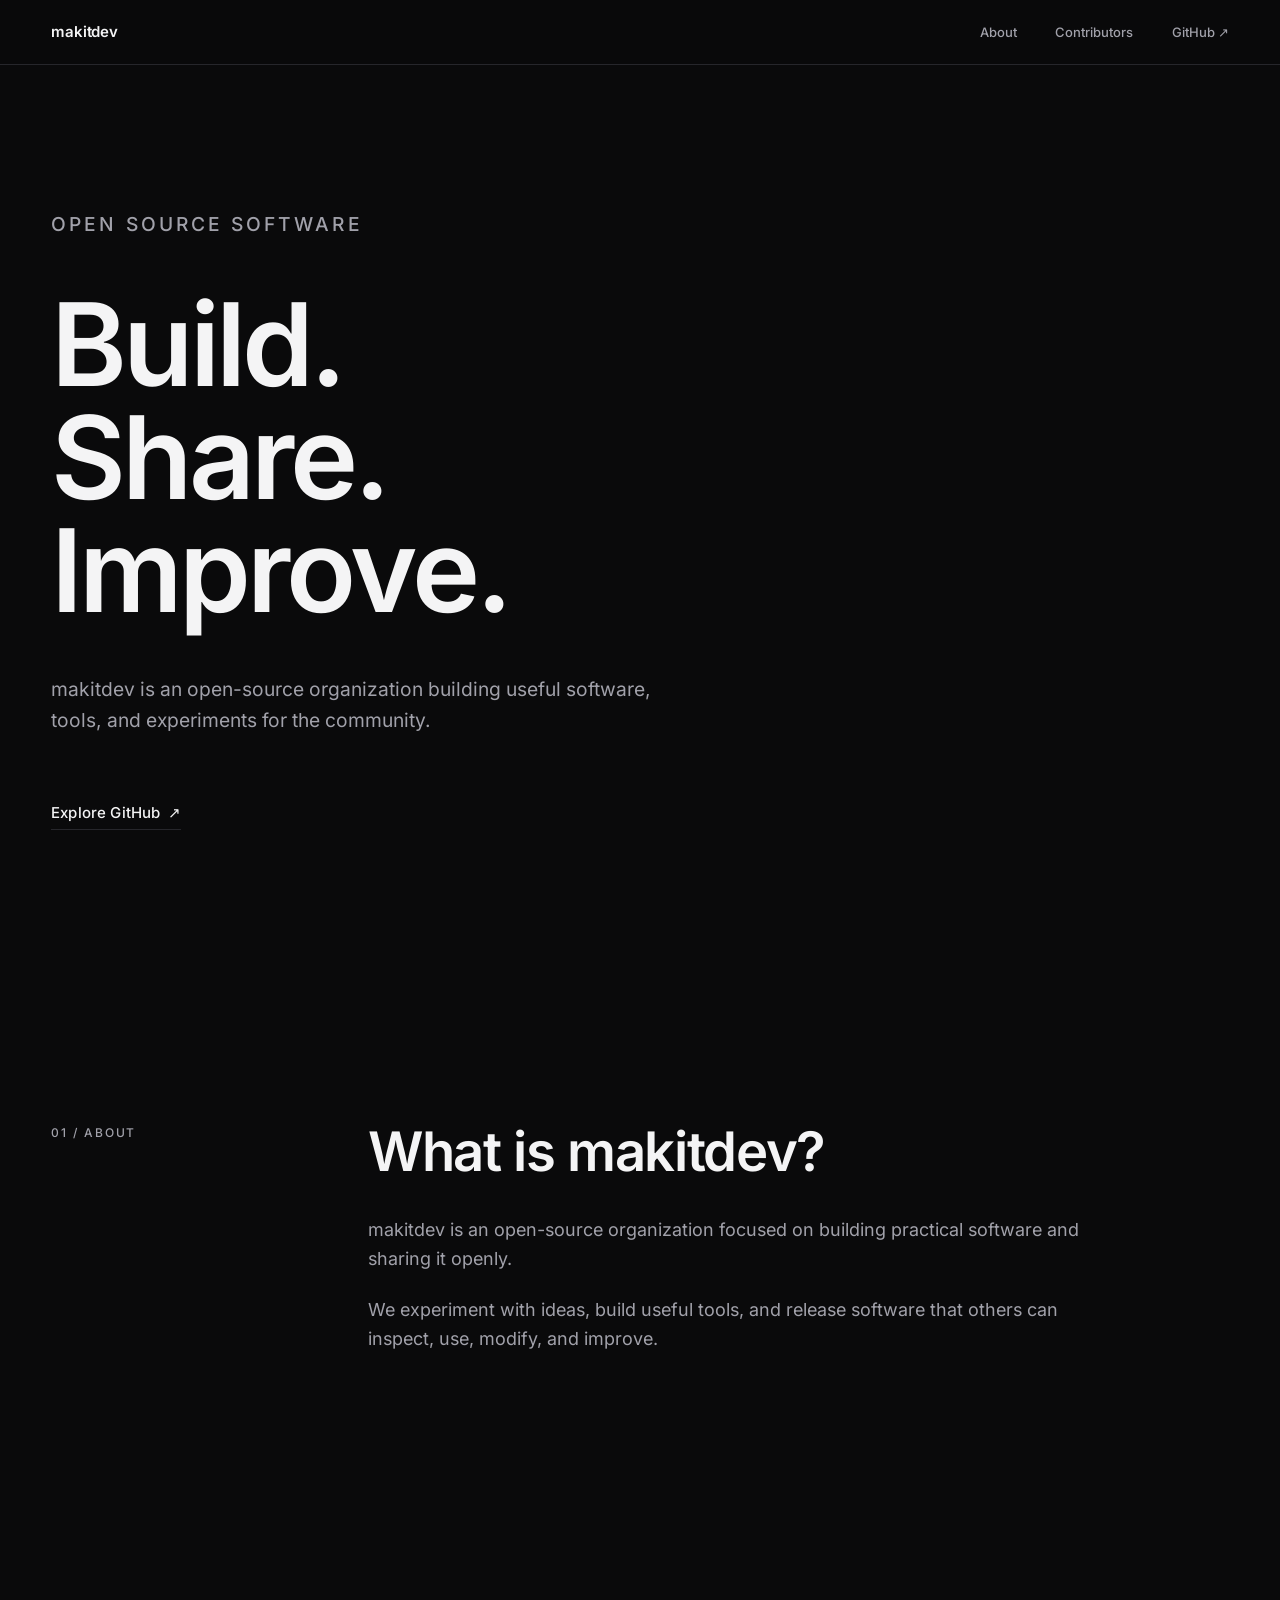
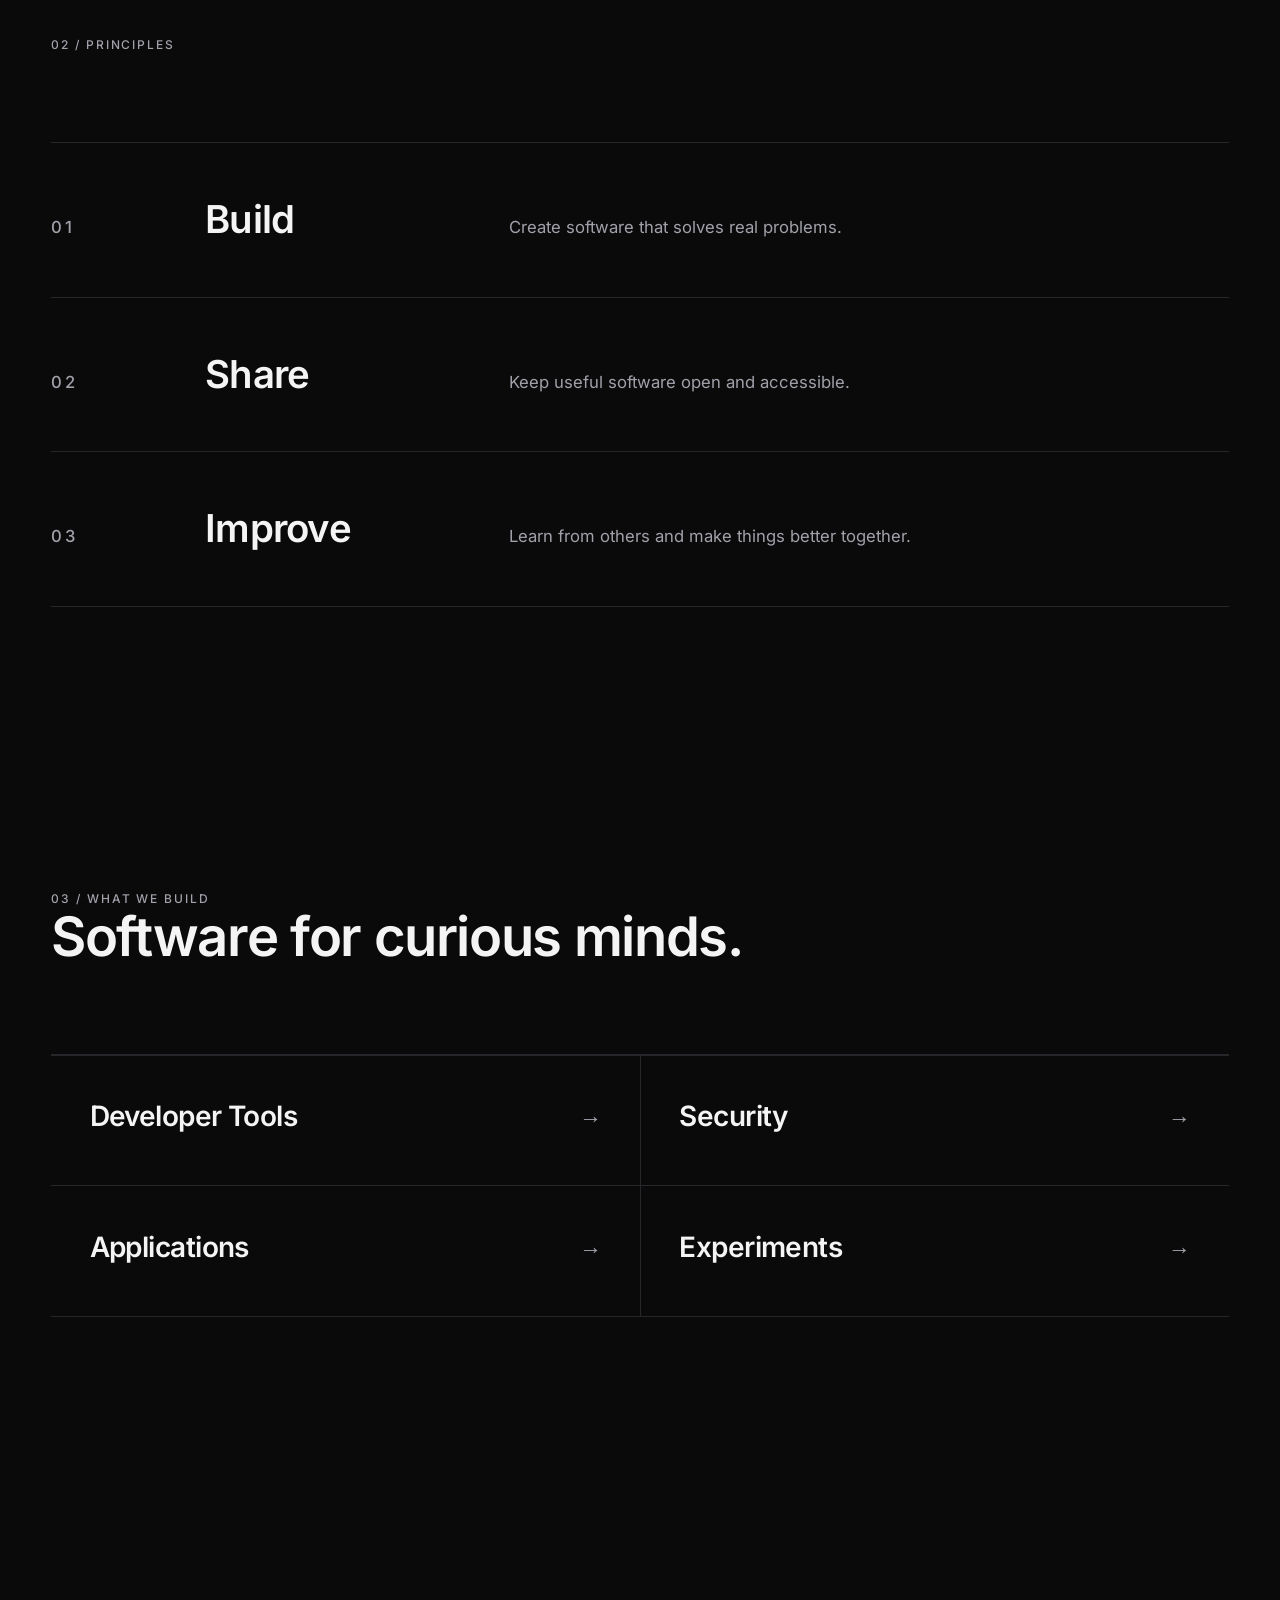
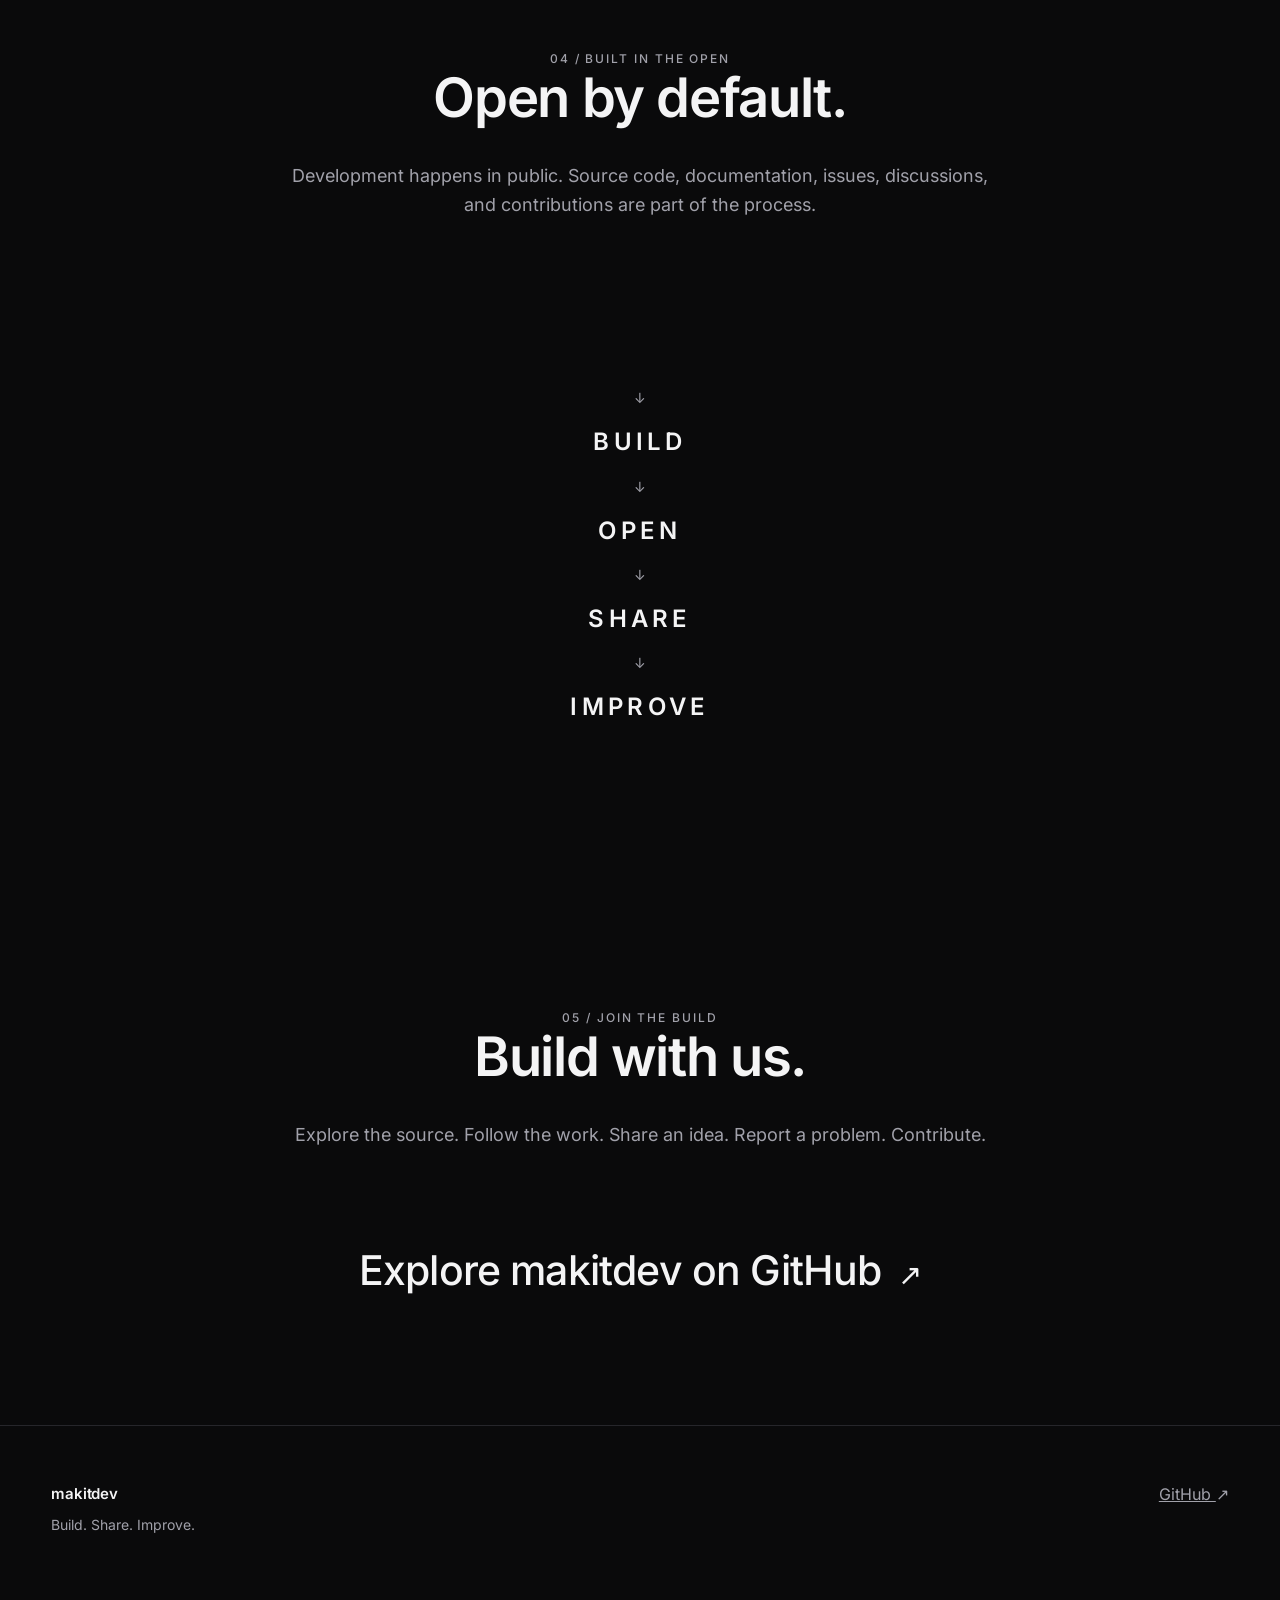
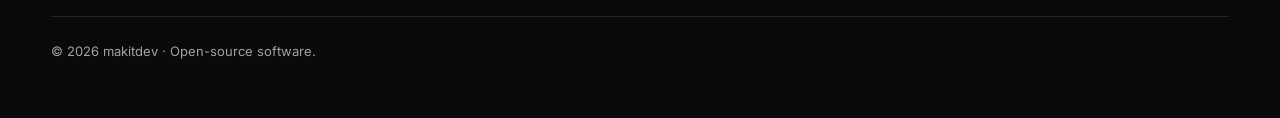
==== index.html @ 1aeec7a0 "Add makitdev static site with SEO and performance improvements Static landing + contributors pages w" ====
<!DOCTYPE html>
<html lang="en">
<head>
  <meta charset="UTF-8">
  <meta name="viewport" content="width=device-width, initial-scale=1">
  <title>makitdev — Open Source Software</title>
  <meta name="description" content="makitdev is an open-source organization building useful software, developer tools, security utilities, applications, and experiments.">
  <meta name="author" content="makitdev">
  <meta name="theme-color" content="#0a0a0b">
  <link rel="canonical" href="https://makitdev.wordpress.com/">

  <meta property="og:type" content="website">
  <meta property="og:url" content="https://makitdev.wordpress.com/">
  <meta property="og:title" content="makitdev — Build. Share. Improve.">
  <meta property="og:description" content="makitdev is an open-source organization building useful software, developer tools, security utilities, applications, and experiments.">
  <meta property="og:site_name" content="makitdev">
  <meta property="og:image" content="https://makitdev.wordpress.com/assets/images/og-1200x630.png">
  <meta property="og:image:width" content="1200">
  <meta property="og:image:height" content="630">
  <meta property="og:image:alt" content="makitdev — Build. Share. Improve.">

  <meta name="twitter:card" content="summary_large_image">
  <meta name="twitter:title" content="makitdev — Build. Share. Improve.">
  <meta name="twitter:description" content="makitdev is an open-source organization building useful software, developer tools, security utilities, applications, and experiments.">
  <meta name="twitter:image" content="https://makitdev.wordpress.com/assets/images/og-1200x630.png">

  <script type="application/ld+json">
  {
    "@context": "https://schema.org",
    "@graph": [
      {
        "@type": "Organization",
        "@id": "https://makitdev.wordpress.com/#organization",
        "name": "makitdev",
        "url": "https://makitdev.wordpress.com/",
        "sameAs": ["https://github.com/makitdev"],
        "logo": "https://makitdev.wordpress.com/assets/images/favicon.svg",
        "description": "makitdev is an open-source organization building useful software, developer tools, security utilities, applications, and experiments."
      },
      {
        "@type": "WebSite",
        "@id": "https://makitdev.wordpress.com/#website",
        "url": "https://makitdev.wordpress.com/",
        "name": "makitdev",
        "description": "makitdev is an open-source organization building useful software, developer tools, security utilities, applications, and experiments.",
        "publisher": { "@id": "https://makitdev.wordpress.com/#organization" }
      }
    ]
  }
  </script>

  <link rel="icon" type="image/svg+xml" href="assets/images/favicon.svg">
  <link rel="preload" href="assets/fonts/inter-latin.woff2" as="font" type="font/woff2" crossorigin>
  <link rel="stylesheet" href="assets/css/main.min.css">

  <script>
    (function () {
      var d = document.documentElement;
      d.classList.add("js");
      if (window.matchMedia("(prefers-reduced-motion: reduce)").matches) {
        d.classList.add("is-loaded");
      } else {
        requestAnimationFrame(function () {
          d.classList.add("is-loaded");
        });
      }
    })();
  </script>
</head>
<body>

  <a class="skip-link" href="#main">Skip to content</a>

  <header class="site-header">
    <div class="container nav-inner">
      <a class="brand" href="#main">makitdev</a>
      <nav aria-label="Primary">
        <ul class="nav-links">
          <li><a href="#about">About</a></li>
          <li><a href="contributors.html">Contributors</a></li>
          <li><a class="nav-gh" href="https://github.com/makitdev" target="_blank" rel="noopener noreferrer">GitHub <span class="arrow" aria-hidden="true">↗</span></a></li>
        </ul>
      </nav>
    </div>
  </header>

  <main id="main">

    <!-- Hero -->
    <section class="hero">
      <div class="container">
        <div class="hero-inner">
          <p class="label" data-hero>Open Source Software</p>
          <h1>
            <span class="line" data-hero style="--hero-delay: 80ms">Build.</span>
            <span class="line" data-hero style="--hero-delay: 170ms">Share.</span>
            <span class="line" data-hero style="--hero-delay: 260ms">Improve.</span>
          </h1>
          <p data-hero style="--hero-delay: 380ms">makitdev is an open-source organization building useful software, tools, and experiments for the community.</p>
          <a class="tlink hero-cta" data-hero style="--hero-delay: 500ms" href="https://github.com/makitdev" target="_blank" rel="noopener noreferrer">
            Explore GitHub <i class="arrow" aria-hidden="true">↗</i>
          </a>
        </div>
      </div>
    </section>

    <!-- Introduction -->
    <section class="section" id="about" aria-labelledby="about-title">
      <div class="container about-grid">
        <p class="label reveal">01 / About</p>
        <div class="section-copy reveal" style="--reveal-delay: 90ms">
          <h2 class="section-title" id="about-title">What is makitdev?</h2>
          <p>makitdev is an open-source organization focused on building practical software and sharing it openly.</p>
          <p>We experiment with ideas, build useful tools, and release software that others can inspect, use, modify, and improve.</p>
        </div>
      </div>
    </section>

    <!-- Principles -->
    <section class="section section--tight" id="principles" aria-labelledby="principles-heading">
      <div class="container">
        <div class="section-head reveal">
          <h2 class="label" id="principles-heading">02 / Principles</h2>
        </div>
        <div class="principles">
          <article class="principle reveal">
            <p class="principle-num">01</p>
            <h3>Build</h3>
            <p>Create software that solves real problems.</p>
          </article>
          <article class="principle reveal">
            <p class="principle-num">02</p>
            <h3>Share</h3>
            <p>Keep useful software open and accessible.</p>
          </article>
          <article class="principle reveal">
            <p class="principle-num">03</p>
            <h3>Improve</h3>
            <p>Learn from others and make things better together.</p>
          </article>
        </div>
      </div>
    </section>

    <!-- What We Build -->
    <section class="section" id="builds" aria-labelledby="builds-title">
      <div class="container">
        <div class="section-head reveal">
          <p class="label">03 / What We Build</p>
          <h2 class="section-title" id="builds-title">Software for curious minds.</h2>
        </div>
        <ul class="wwb-grid">
          <li class="cat" tabindex="0">
            <div class="cat-top">
              <h3>Developer Tools</h3>
              <span class="arrow" aria-hidden="true">→</span>
            </div>
            <p class="cat-desc">CLI tools, libraries, APIs and utilities.</p>
          </li>
          <li class="cat" tabindex="0">
            <div class="cat-top">
              <h3>Security</h3>
              <span class="arrow" aria-hidden="true">→</span>
            </div>
            <p class="cat-desc">Security tools, analysis utilities and defensive software.</p>
          </li>
          <li class="cat" tabindex="0">
            <div class="cat-top">
              <h3>Applications</h3>
              <span class="arrow" aria-hidden="true">→</span>
            </div>
            <p class="cat-desc">Useful software built around real-world problems.</p>
          </li>
          <li class="cat" tabindex="0">
            <div class="cat-top">
              <h3>Experiments</h3>
              <span class="arrow" aria-hidden="true">→</span>
            </div>
            <p class="cat-desc">Prototypes, research and technical experiments.</p>
          </li>
        </ul>
      </div>
    </section>

    <!-- Open Source -->
    <section class="section" id="open" aria-labelledby="open-title">
      <div class="container center">
        <p class="label reveal">04 / Built In The Open</p>
        <h2 class="section-title reveal" id="open-title" style="--reveal-delay: 90ms">Open by default.</h2>
        <p class="statement-copy reveal" style="--reveal-delay: 160ms">Development happens in public. Source code, documentation, issues, discussions, and contributions are part of the process.</p>
        <ol class="flow" aria-label="Workflow">
          <li class="flow-step reveal">Idea</li>
          <li class="flow-arrow reveal" style="--reveal-delay: 60ms" aria-hidden="true">↓</li>
          <li class="flow-step reveal">Build</li>
          <li class="flow-arrow reveal" style="--reveal-delay: 60ms" aria-hidden="true">↓</li>
          <li class="flow-step reveal">Open</li>
          <li class="flow-arrow reveal" style="--reveal-delay: 60ms" aria-hidden="true">↓</li>
          <li class="flow-step reveal">Share</li>
          <li class="flow-arrow reveal" style="--reveal-delay: 60ms" aria-hidden="true">↓</li>
          <li class="flow-step reveal">Improve</li>
        </ol>
      </div>
    </section>

    <!-- CTA -->
    <section class="section section--tight" id="join" aria-labelledby="join-title">
      <div class="container center">
        <p class="label reveal">05 / Join The Build</p>
        <h2 class="section-title reveal" id="join-title" style="--reveal-delay: 90ms">Build with us.</h2>
        <p class="statement-copy reveal" style="--reveal-delay: 160ms">Explore the source. Follow the work. Share an idea. Report a problem. Contribute.</p>
        <a class="cta-link reveal" style="--reveal-delay: 240ms" href="https://github.com/makitdev" target="_blank" rel="noopener noreferrer">
          Explore makitdev on GitHub <i class="arrow" aria-hidden="true">↗</i>
        </a>
      </div>
    </section>

  </main>

  <footer class="site-footer">
    <div class="container">
      <div class="footer-top">
        <div>
          <p class="footer-brand">makitdev</p>
          <p class="footer-tagline">Build. Share. Improve.</p>
        </div>
        <a href="https://github.com/makitdev" target="_blank" rel="noopener noreferrer">
          GitHub <span class="arrow" aria-hidden="true">↗</span>
        </a>
      </div>
      <div class="footer-bottom">
        <p>© 2026 makitdev · Open-source software.</p>
      </div>
    </div>
  </footer>

  <script src="assets/js/main.js" defer></script>
</body>
</html>
---- assets/css/main.min.css ----
@font-face{font-family:"Inter";font-style:normal;font-weight:400 700;font-display:swap;src:url("../fonts/inter-latin.woff2") format("woff2")}:root{color-scheme:dark;--bg:#0a0a0b;--surface:#141416;--text:#f4f4f5;--text-secondary:#a1a1aa;--accent:#3b82f6;--border:#26262b;--container:1400px;--gutter:clamp(24px,4vw,64px);--font-sans:"Inter",-apple-system,BlinkMacSystemFont,"Helvetica Neue",Helvetica,Arial,sans-serif;--ease:cubic-bezier(0.16,1,0.3,1);--dur:600ms}*,*::before,*::after{box-sizing:border-box}html{scroll-behavior:smooth;-webkit-text-size-adjust:100%}body{margin:0;background:var(--bg);color:var(--text);font-family:var(--font-sans);font-size:16px;line-height:1.6;overflow-x:clip;-webkit-font-smoothing:antialiased;-moz-osx-font-smoothing:grayscale;text-rendering:optimizeLegibility}::selection{background:var(--accent);color:#ffffff}img,svg{max-width:100%;height:auto;display:block}a{color:inherit}a:focus-visible,button:focus-visible{outline:2px solid var(--accent);outline-offset:4px;border-radius:2px}:focus:not(:focus-visible){outline:none}.container{width:100%;max-width:var(--container);margin-inline:auto;padding-inline:var(--gutter)}.sr-only{position:absolute;width:1px;height:1px;padding:0;margin:-1px;overflow:hidden;clip:rect(0 0 0 0);white-space:nowrap;border:0}.label{font-size:12px;font-weight:500;letter-spacing:0.16em;text-transform:uppercase;color:var(--text-secondary);margin:0}.arrow{display:inline-block;font-style:normal;transition:transform 300ms var(--ease)}.tlink{display:inline-flex;align-items:baseline;gap:0.5em;padding-bottom:0.3em;color:var(--text);text-decoration:none;border-bottom:1px solid var(--border);transition:color 300ms var(--ease),border-color 300ms var(--ease)}.tlink:hover,.tlink:focus-visible{color:var(--accent);border-bottom-color:var(--accent)}.tlink:hover .arrow,.tlink:focus-visible .arrow{transform:translateX(6px)}.skip-link{position:absolute;top:-48px;left:16px;z-index:200;padding:10px 16px;background:var(--text);color:var(--bg);font-size:14px;text-decoration:none;transition:top 200ms var(--ease)}.skip-link:focus{top:16px}.site-header{position:sticky;top:0;z-index:100;background:rgba(10,10,11,0.86);border-bottom:1px solid var(--border);transition:background 300ms var(--ease),box-shadow 300ms var(--ease)}.js .site-header.is-scrolled{background:rgba(10,10,11,0.95);box-shadow:0 1px 0 rgba(0,0,0,0.4)}.nav-inner{display:flex;align-items:center;justify-content:space-between;min-height:64px}.brand{font-size:15px;font-weight:600;letter-spacing:-0.01em;text-decoration:none}.nav-links{display:flex;align-items:center;gap:clamp(20px,3vw,40px);list-style:none;margin:0;padding:0}.nav-links a{font-size:13px;font-weight:500;color:var(--text-secondary);text-decoration:none;transition:color 250ms var(--ease)}.nav-links a:hover,.nav-links a:focus-visible{color:var(--accent)}.section{padding-block:clamp(96px,13vw,168px)}.section--tight{padding-block:clamp(72px,9vw,120px)}.hero{position:relative;min-height:min(92vh,980px);display:flex;align-items:center;padding-block:clamp(120px,16vh,200px) clamp(96px,14vh,180px)}.hero-inner{width:100%}.hero .label{margin-bottom:clamp(28px,4vw,48px)}.hero h1{margin:0 0 clamp(28px,4vw,48px);font-size:clamp(3rem,9vw,8rem);font-weight:600;line-height:0.98;letter-spacing:-0.035em}.hero h1 .line{display:block}.hero p{margin:0 0 clamp(40px,5vw,64px);max-width:34em;font-size:clamp(1.05rem,1.5vw,1.25rem);color:var(--text-secondary)}.hero-cta{font-size:15px;font-weight:500;letter-spacing:0.01em}.js .hero [data-hero]{opacity:0;transform:translateY(20px);transition:opacity var(--dur) var(--ease),transform var(--dur) var(--ease)}.js.is-loaded .hero [data-hero]{opacity:1;transform:translateY(0)}.js .hero [data-hero]{transition-delay:var(--hero-delay,0ms)}.about-grid{display:grid;grid-template-columns:minmax(180px,240px) 1fr;gap:clamp(24px,6vw,96px)}#about{scroll-margin-top:88px}.section-title{margin:0 0 36px;font-size:clamp(2rem,4.5vw,3.4rem);font-weight:600;line-height:1.06;letter-spacing:-0.025em}.section-copy p{margin:0 0 1.25em;max-width:42em;font-size:clamp(1.05rem,1.4vw,1.2rem);color:var(--text-secondary)}.section-copy p:last-child{margin-bottom:0}.principles{display:grid}.principle{display:grid;grid-template-columns:minmax(56px,90px) minmax(160px,240px) 1fr;column-gap:clamp(24px,5vw,64px);row-gap:16px;align-items:baseline;padding-block:clamp(40px,5vw,56px);border-top:1px solid var(--border)}.principle:last-child{border-bottom:1px solid var(--border)}.principle-num{font-size:13px;font-weight:500;letter-spacing:0.16em;color:var(--text-secondary)}.principle h3{margin:0;font-size:clamp(1.5rem,3vw,2.4rem);font-weight:600;line-height:1.05;letter-spacing:-0.02em}.principle p{margin:0;max-width:30em;font-size:clamp(1rem,1.3vw,1.125rem);color:var(--text-secondary)}.section-head{margin-bottom:clamp(48px,7vw,88px)}.wwb-grid{display:grid;grid-template-columns:repeat(2,1fr);border-top:1px solid var(--border);border-bottom:1px solid var(--border);list-style:none;margin:0;padding:0}.cat{position:relative;display:block;padding:clamp(32px,3.5vw,48px) clamp(24px,3vw,40px);border-left:1px solid var(--border);border-top:1px solid var(--border);transition:transform 300ms var(--ease),background-color 300ms var(--ease)}.wwb-grid>.cat:nth-child(n + 3){border-top:1px solid var(--border)}.cat:first-child,.cat:nth-child(3){border-left:0}.cat:hover,.cat:focus-visible{background:var(--surface);transform:translateX(6px)}.cat-top{display:flex;align-items:baseline;justify-content:space-between;gap:16px;min-height:2.5rem}.cat h3{margin:0;font-size:clamp(1.25rem,2.4vw,1.75rem);font-weight:600;letter-spacing:-0.02em;line-height:1.1}.cat .arrow{color:var(--text-secondary);font-size:clamp(1.1rem,2vw,1.4rem);transition:transform 300ms var(--ease),color 300ms var(--ease)}.cat:hover .arrow,.cat:focus-visible .arrow{color:var(--accent);transform:translateX(6px)}.cat-desc{margin:12px 0 0;font-size:15px;color:var(--text-secondary);max-width:30em}.cat-desc{display:none}.cat:hover .cat-desc,.cat:focus-visible .cat-desc{display:block}@media (hover:none){.cat-desc{display:block}}.center{text-align:center;max-width:52em;margin-inline:auto}.statement-copy{margin:0;font-size:clamp(1.05rem,1.4vw,1.2rem);color:var(--text-secondary)}.flow{display:grid;justify-items:center;margin:clamp(64px,9vw,120px) auto 0;max-width:420px;list-style:none;padding:0}.flow-step{font-size:clamp(1.125rem,2vw,1.5rem);font-weight:600;letter-spacing:0.18em;text-transform:uppercase;margin:0}.flow-arrow{color:var(--text-secondary);font-size:14px;margin:18px 0;line-height:1}.cta-link{display:inline-flex;align-items:baseline;gap:0.4em;margin-top:clamp(48px,7vw,88px);padding-bottom:0.15em;font-size:clamp(1.6rem,3.2vw,2.75rem);font-weight:500;letter-spacing:-0.02em;color:var(--text);text-decoration:none;background-image:linear-gradient(var(--accent),var(--accent));background-repeat:no-repeat;background-position:0 100%;background-size:0% 2px;transition:color 350ms var(--ease),background-size 450ms var(--ease)}.cta-link .arrow{font-size:0.7em}.cta-link:hover,.cta-link:focus-visible{color:var(--accent);background-size:100% 2px}.cta-link:hover .arrow,.cta-link:focus-visible .arrow{transform:translateX(6px)}.site-footer{border-top:1px solid var(--border);padding-block:56px;color:var(--text-secondary)}.footer-top{display:grid;grid-template-columns:1fr auto;gap:32px;align-items:start}.footer-brand{margin:0 0 8px;font-size:15px;font-weight:600;letter-spacing:-0.01em;color:var(--text)}.footer-tagline{margin:0;font-size:14px}.footer-bottom{display:flex;flex-wrap:wrap;gap:8px 24px;justify-content:space-between;margin-top:clamp(48px,7vw,80px);padding-top:24px;border-top:1px solid var(--border);font-size:13px}.footer-bottom p{margin:0}.footer a{font-size:14px;font-weight:500;color:var(--text);text-decoration:none;transition:color 250ms var(--ease)}.footer a:hover,.footer a:focus-visible{color:var(--accent)}.js .reveal{opacity:0;transform:translateY(25px)}.js .reveal.in-view{opacity:1;transform:translateY(0);transition:opacity var(--dur) var(--ease),transform var(--dur) var(--ease);transition-delay:var(--reveal-delay,0ms)}@media (max-width:1024px){.about-grid{grid-template-columns:minmax(140px,180px) 1fr}}@media (max-width:860px){.about-grid{grid-template-columns:1fr;gap:20px}.principle{grid-template-columns:64px 1fr}.principle p{grid-column:1 / -1;margin-left:0}.wwb-grid{grid-template-columns:1fr}.wwb-grid>.cat:nth-child(n + 2){border-top:1px solid var(--border)}.cat{border-left:0}.contributors-grid{grid-template-columns:1fr}.contributors-grid>.contributor:nth-child(n + 2){border-top:1px solid var(--border)}.contributor{border-left:0}.footer-top{grid-template-columns:1fr}}@media (max-width:480px){:root{--gutter:20px}.nav-links .nav-gh{display:none}.hero h1{letter-spacing:-0.03em}}#contributors{scroll-margin-top:88px}#contributors.section{padding-bottom:clamp(32px,4vw,48px)}#contributors .statement-copy{max-width:44em}#roster.section--tight{padding-top:0}.contributors-grid{display:grid;grid-template-columns:repeat(2,minmax(0,1fr));border-top:1px solid var(--border);border-bottom:1px solid var(--border);list-style:none;margin:0;padding:0}.contributor{position:relative;display:grid;grid-template-columns:clamp(56px,7vw,72px) minmax(0,1fr);align-items:start;gap:clamp(20px,3vw,40px);padding:clamp(32px,3.5vw,48px) clamp(24px,3vw,40px);border-left:1px solid var(--border);border-top:1px solid var(--border);border-top:0;transition:background-color 300ms var(--ease),transform 300ms var(--ease)}.contributors-grid>.contributor:nth-child(2n + 1){border-left:0}.contributors-grid>.contributor:nth-child(n + 3){border-top:1px solid var(--border)}.contributor:first-child,.contributor:nth-child(3){border-left:0}.contributor:hover,.contributor:focus-within{background:var(--surface);transform:translateX(6px)}.contributor-avatar{width:100%;aspect-ratio:1;border-radius:50%;border:1px solid var(--border);background:var(--surface);object-fit:cover;flex-shrink:0}.contributor-body{min-width:0}.contributor-head{display:flex;align-items:baseline;justify-content:space-between;flex-wrap:wrap;gap:8px 20px;margin-bottom:12px;margin-bottom:14px}.contributor-name{margin:0;font-size:clamp(1.25rem,2.4vw,1.75rem);font-weight:600;letter-spacing:-0.02em;line-height:1.15}.contributor-handle{margin:4px 0 14px;margin:4px 0 0;font-size:14px;color:var(--text-secondary)}.contributor-link{white-space:nowrap;flex-shrink:0}.contributor-role{margin:0 0 8px;font-size:12px;font-weight:500;letter-spacing:0.16em;text-transform:uppercase;color:var(--accent)}.contributor-desc{margin:0;max-width:30em;max-width:32em;font-size:15px;line-height:1.55;color:var(--text-secondary)}.contributor .arrow{transition:transform 300ms var(--ease),color 300ms var(--ease)}.contributor:hover .arrow,.contributor:focus-within .arrow{color:var(--accent);transform:translateX(6px)}.cta-actions{display:flex;flex-wrap:wrap;justify-content:center;gap:clamp(24px,4vw,48px);margin-top:clamp(40px,6vw,64px)}@media (prefers-reduced-motion:reduce){html{scroll-behavior:auto}*,*::before,*::after{animation-duration:0.001ms !important;animation-iteration-count:1 !important;transition-duration:0.001ms !important;scroll-behavior:auto !important}.js .reveal,.js .hero [data-hero]{opacity:1;transform:none;transition:none}}
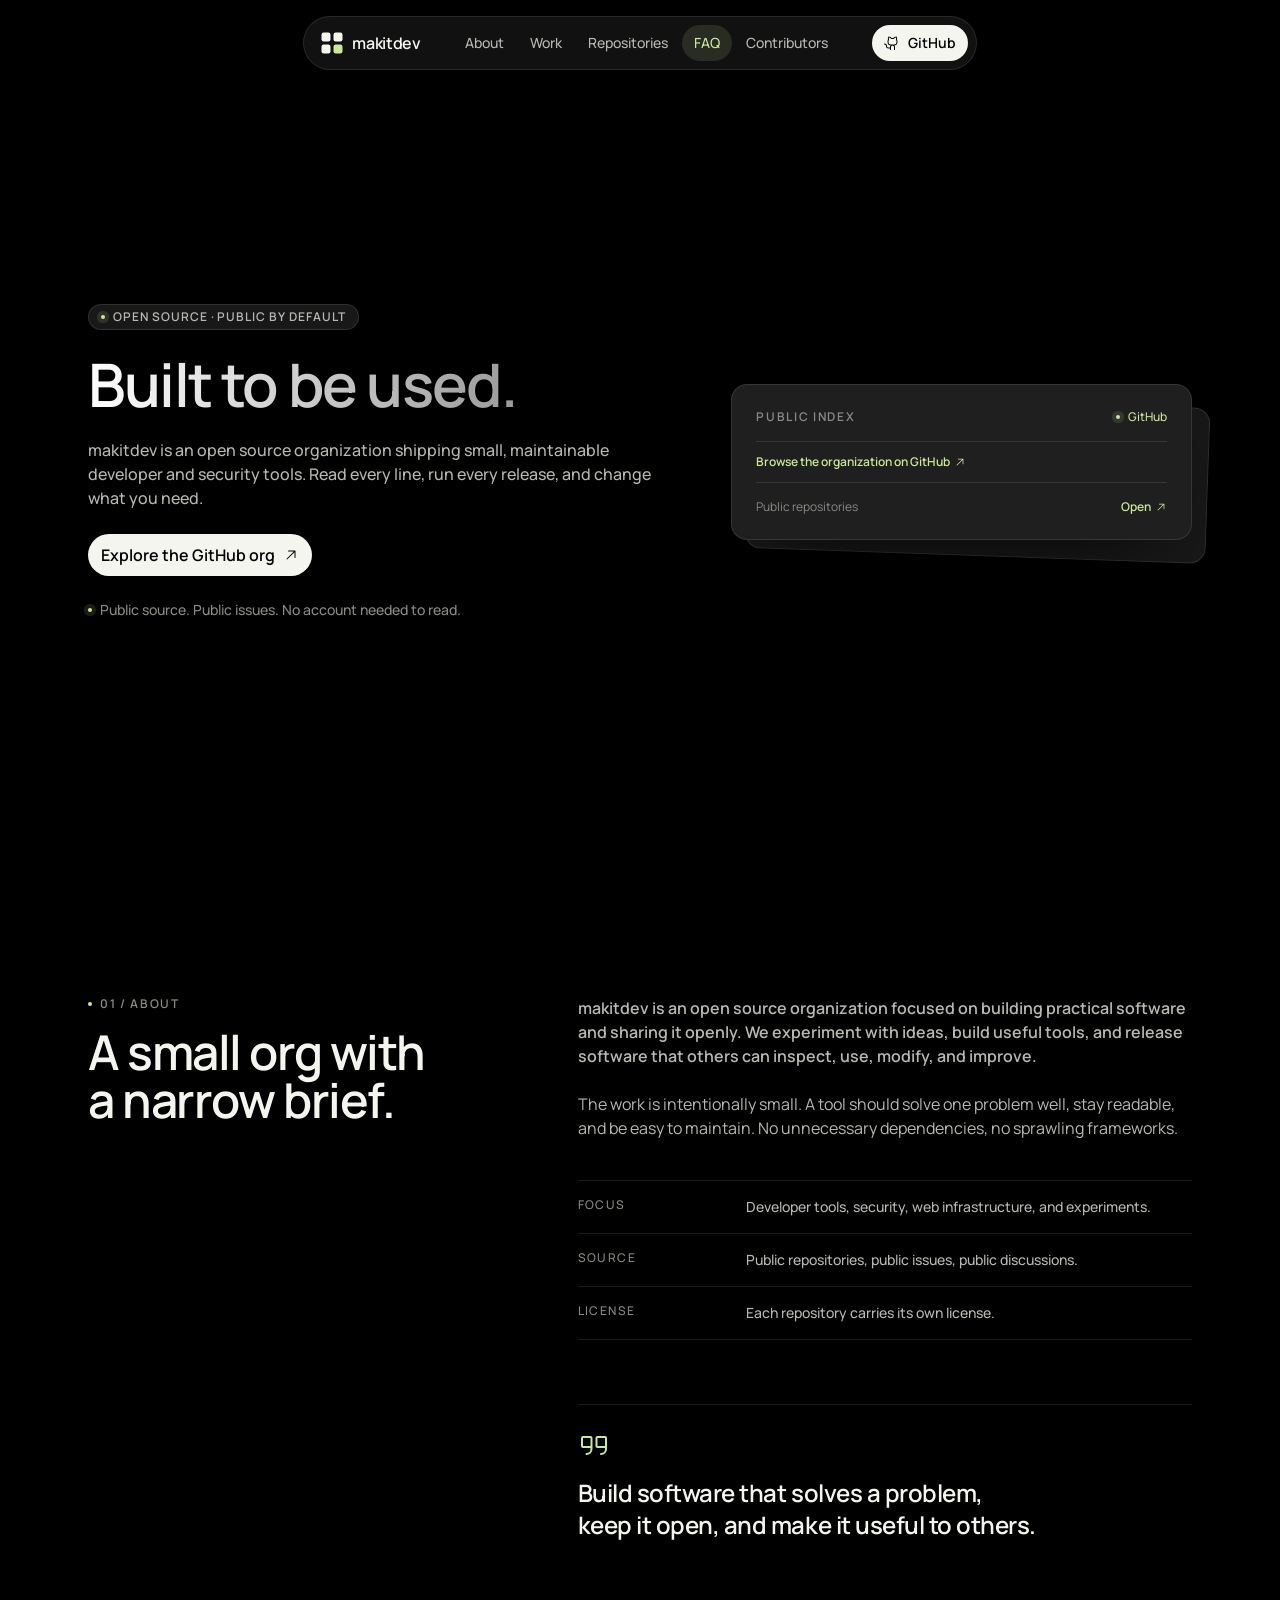
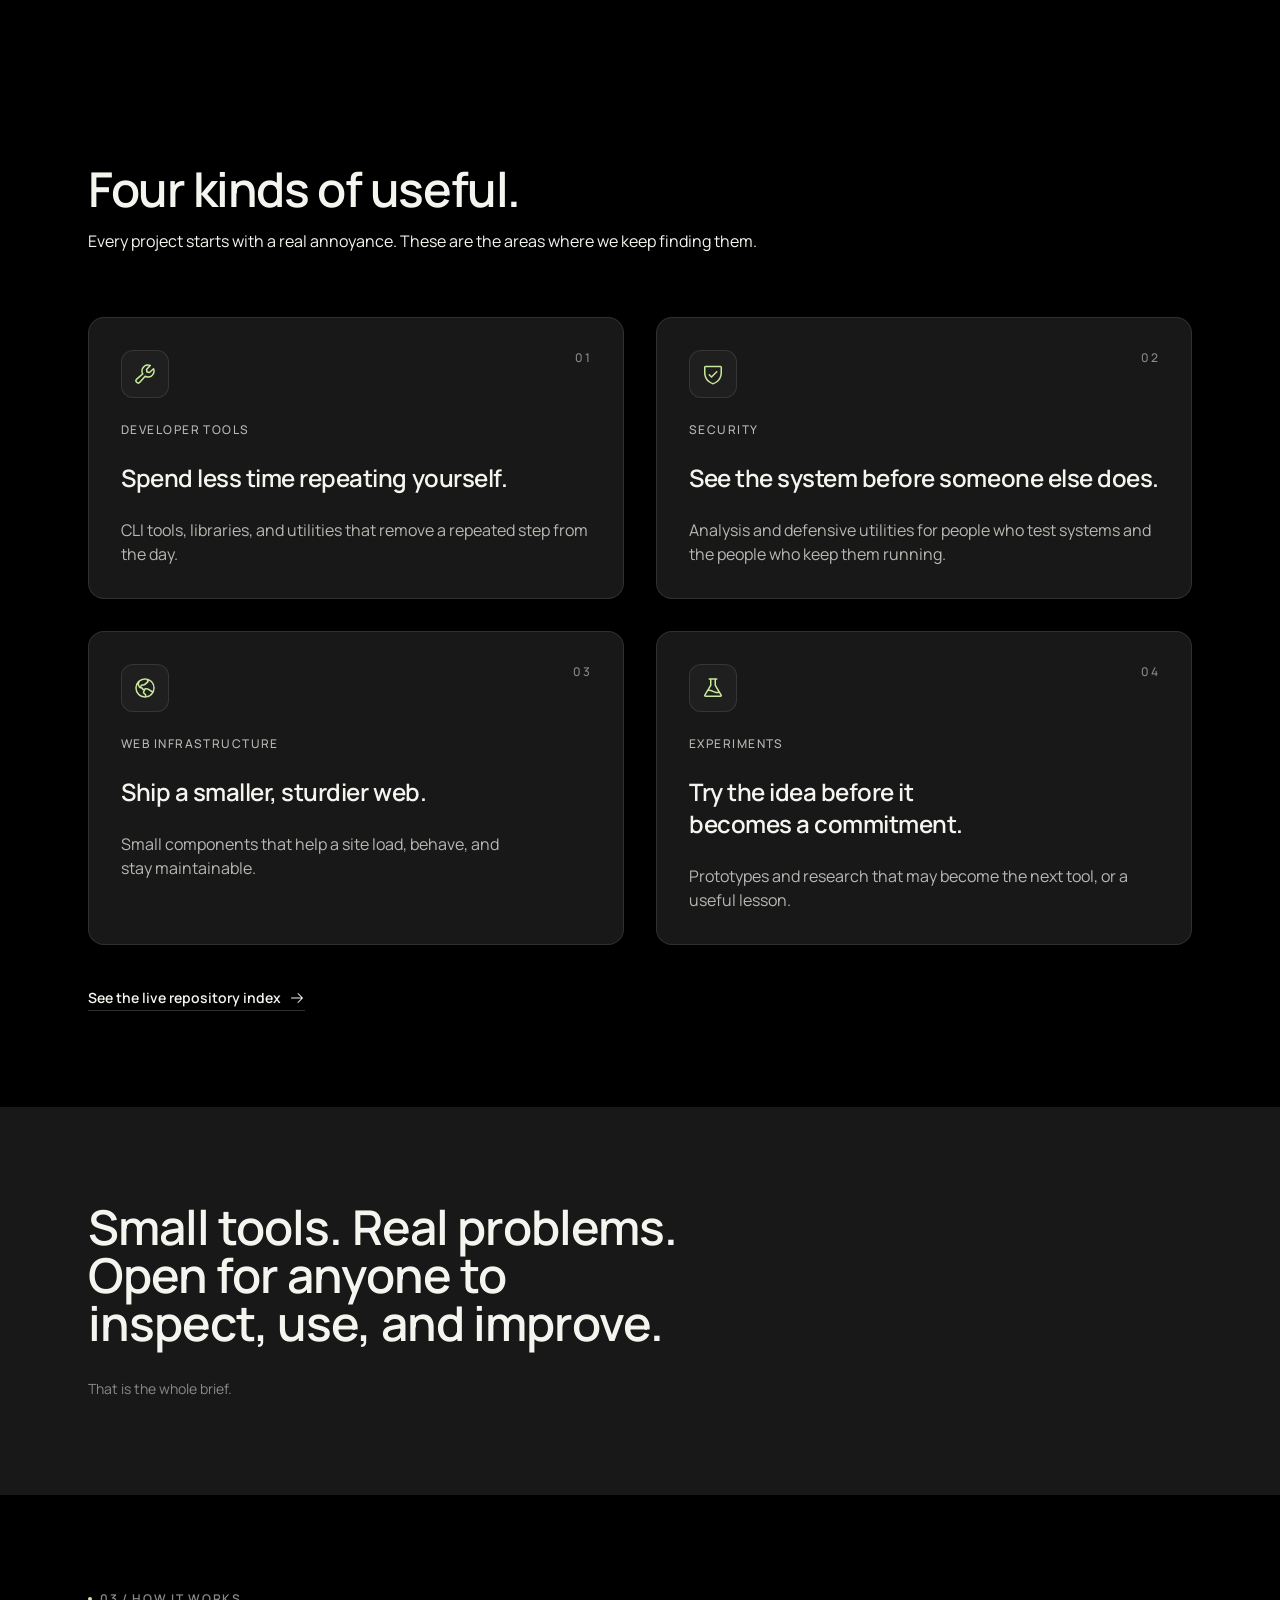
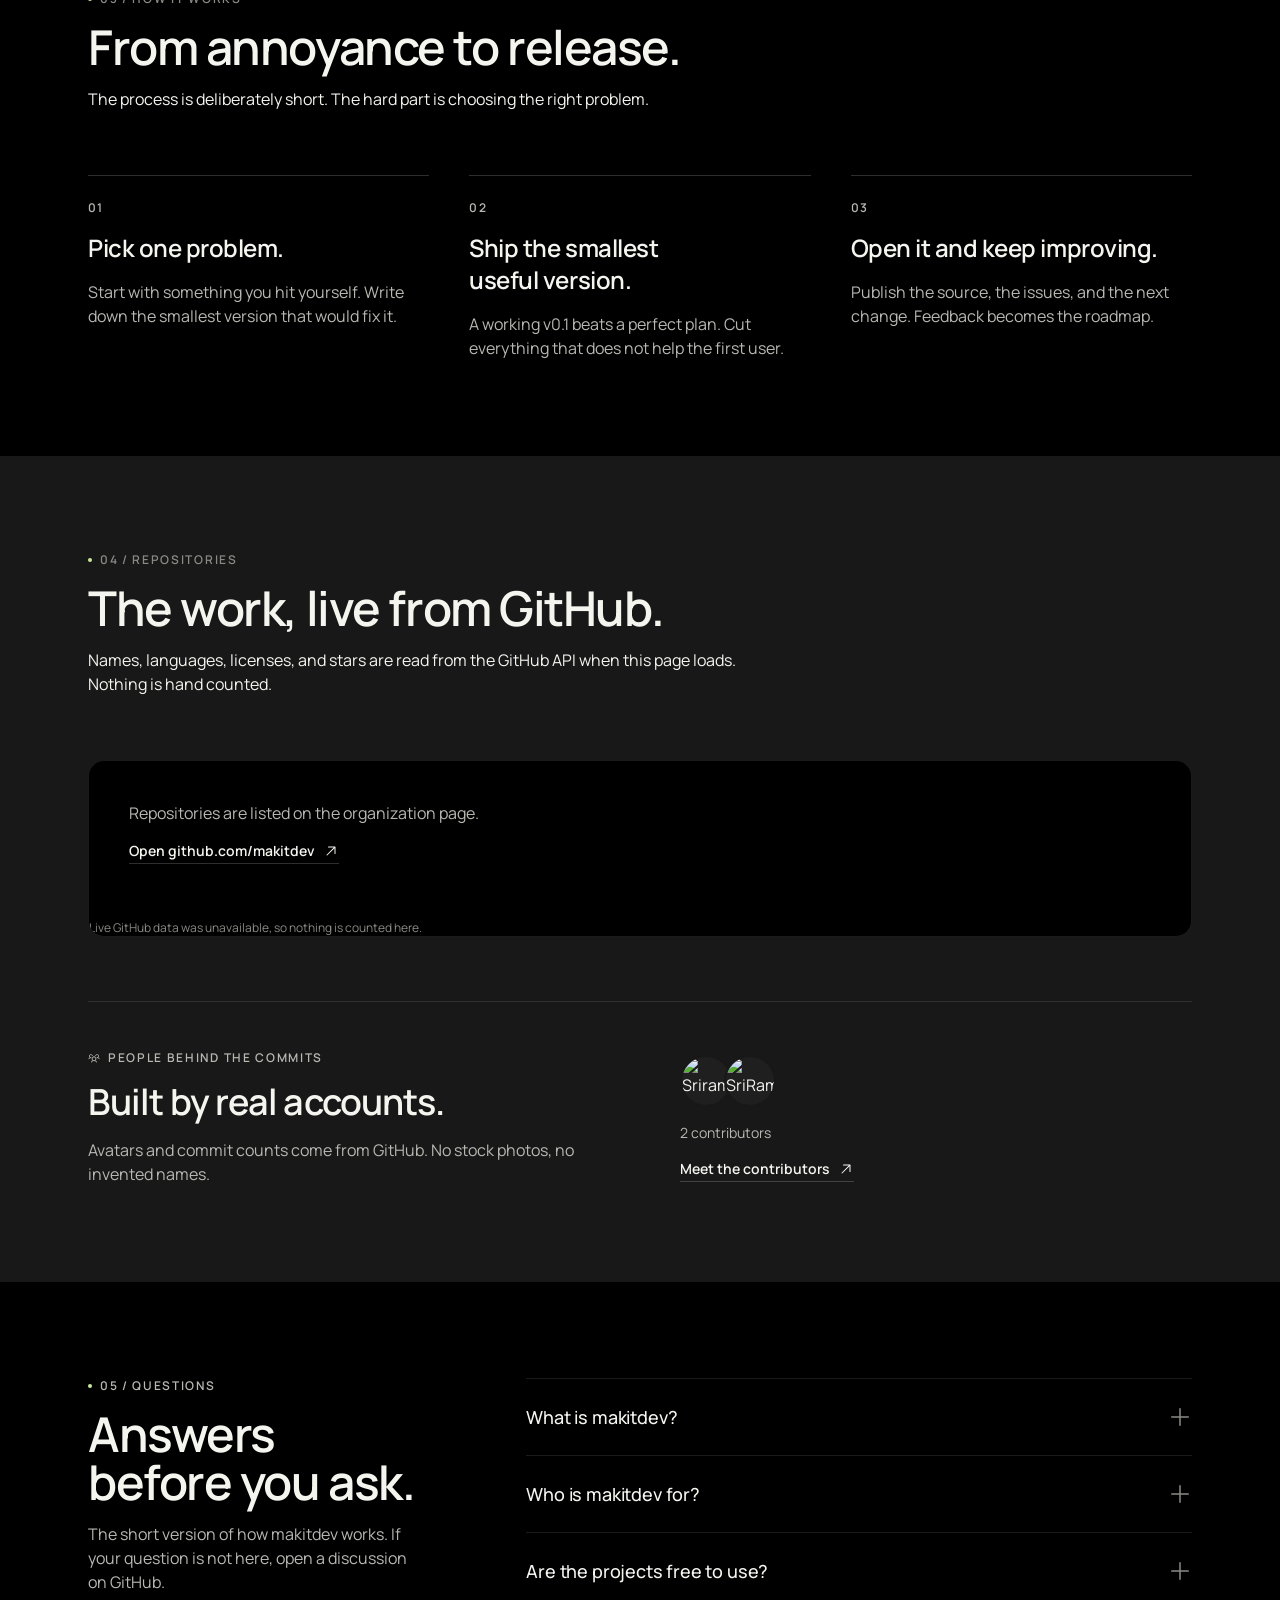
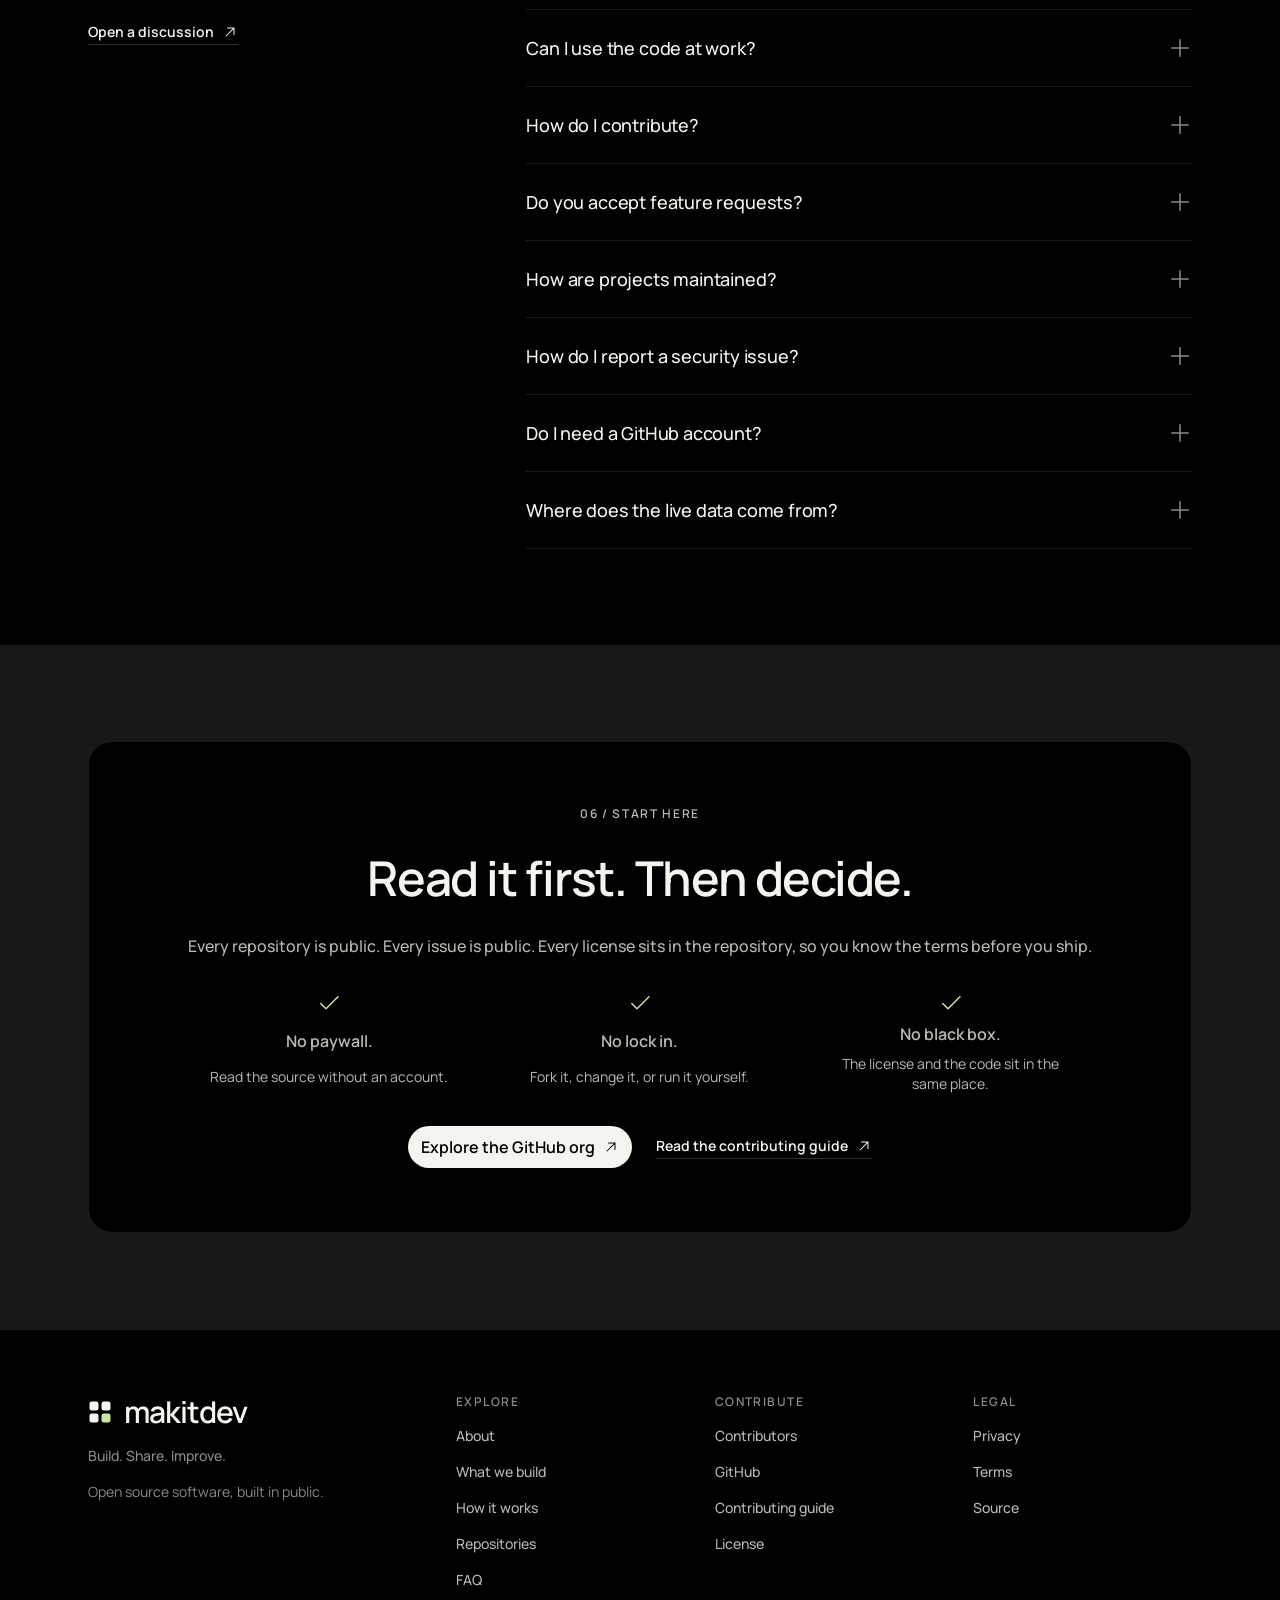
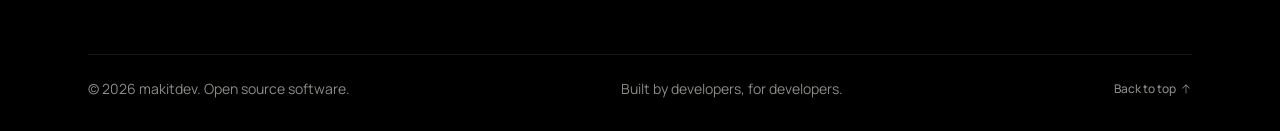
==== commit 67332e54: "Update site pages and assets Co-authored-by: Copilot <223556219+Copilot@users.noreply.github.com>" ====
--- a/index.html
+++ b/index.html
@@ -3,26 +3,26 @@
 <head>
   <meta charset="UTF-8">
   <meta name="viewport" content="width=device-width, initial-scale=1">
-  <title>makitdev — Open Source Software</title>
-  <meta name="description" content="makitdev is an open-source organization building useful software, developer tools, security utilities, applications, and experiments.">
+  <title>makitdev | Open source tools built to be used</title>
+  <meta name="description" content="makitdev is an open source organization shipping small, practical developer and security tools. Browse live repositories, contributors, and the principles behind the work.">
   <meta name="author" content="makitdev">
-  <meta name="theme-color" content="#0a0a0b">
-  <link rel="canonical" href="https://makitdev.wordpress.com/">
+  <meta name="theme-color" content="#000000">
+  <link rel="canonical" href="https://makitdev.vercel.app/">
 
   <meta property="og:type" content="website">
-  <meta property="og:url" content="https://makitdev.wordpress.com/">
-  <meta property="og:title" content="makitdev — Build. Share. Improve.">
-  <meta property="og:description" content="makitdev is an open-source organization building useful software, developer tools, security utilities, applications, and experiments.">
+  <meta property="og:url" content="https://makitdev.vercel.app/">
+  <meta property="og:title" content="makitdev | Built to be used.">
+  <meta property="og:description" content="Small, maintainable developer and security tools. Public source, public issues, and live repository data from GitHub.">
   <meta property="og:site_name" content="makitdev">
-  <meta property="og:image" content="https://makitdev.wordpress.com/assets/images/og-1200x630.png">
+  <meta property="og:image" content="https://makitdev.vercel.app/assets/images/og-1200x630.png">
   <meta property="og:image:width" content="1200">
   <meta property="og:image:height" content="630">
-  <meta property="og:image:alt" content="makitdev — Build. Share. Improve.">
+  <meta property="og:image:alt" content="makitdev, built to be used.">
 
   <meta name="twitter:card" content="summary_large_image">
-  <meta name="twitter:title" content="makitdev — Build. Share. Improve.">
-  <meta name="twitter:description" content="makitdev is an open-source organization building useful software, developer tools, security utilities, applications, and experiments.">
-  <meta name="twitter:image" content="https://makitdev.wordpress.com/assets/images/og-1200x630.png">
+  <meta name="twitter:title" content="makitdev | Built to be used.">
+  <meta name="twitter:description" content="Small, maintainable developer and security tools. Public source, public issues, and live repository data from GitHub.">
+  <meta name="twitter:image" content="https://makitdev.vercel.app/assets/images/og-1200x630.png">
 
   <script type="application/ld+json">
   {
@@ -30,187 +30,741 @@
     "@graph": [
       {
         "@type": "Organization",
-        "@id": "https://makitdev.wordpress.com/#organization",
+        "@id": "https://makitdev.vercel.app/#organization",
         "name": "makitdev",
-        "url": "https://makitdev.wordpress.com/",
+        "alternateName": "make it developers",
+        "url": "https://makitdev.vercel.app/",
         "sameAs": ["https://github.com/makitdev"],
-        "logo": "https://makitdev.wordpress.com/assets/images/favicon.svg",
-        "description": "makitdev is an open-source organization building useful software, developer tools, security utilities, applications, and experiments."
+        "logo": "https://makitdev.vercel.app/assets/images/favicon.svg",
+        "slogan": "Build. Share. Improve.",
+        "description": "makitdev is an open source organization shipping small, practical developer and security tools."
       },
       {
         "@type": "WebSite",
-        "@id": "https://makitdev.wordpress.com/#website",
-        "url": "https://makitdev.wordpress.com/",
+        "@id": "https://makitdev.vercel.app/#website",
+        "url": "https://makitdev.vercel.app/",
         "name": "makitdev",
-        "description": "makitdev is an open-source organization building useful software, developer tools, security utilities, applications, and experiments.",
-        "publisher": { "@id": "https://makitdev.wordpress.com/#organization" }
+        "description": "Small, maintainable developer and security tools, built in public.",
+        "publisher": { "@id": "https://makitdev.vercel.app/#organization" }
+      },
+      {
+        "@type": "WebPage",
+        "@id": "https://makitdev.vercel.app/#webpage",
+        "url": "https://makitdev.vercel.app/",
+        "name": "makitdev | Open source tools built to be used",
+        "description": "makitdev is an open source organization shipping small, practical developer and security tools. Browse live repositories, contributors, and the principles behind the work.",
+        "isPartOf": { "@id": "https://makitdev.vercel.app/#website" },
+        "about": { "@id": "https://makitdev.vercel.app/#organization" }
+      },
+      {
+        "@type": "FAQPage",
+        "@id": "https://makitdev.vercel.app/#faq",
+        "mainEntity": [
+          {
+            "@type": "Question",
+            "name": "What is makitdev?",
+            "acceptedAnswer": {
+              "@type": "Answer",
+              "text": "makitdev is an open source organization that builds small, practical developer and security tools. Everything is published on GitHub."
+            }
+          },
+          {
+            "@type": "Question",
+            "name": "Who is makitdev for?",
+            "acceptedAnswer": {
+              "@type": "Answer",
+              "text": "Developers, security researchers, and curious builders who prefer tools they can read and change."
+            }
+          },
+          {
+            "@type": "Question",
+            "name": "Are the projects free to use?",
+            "acceptedAnswer": {
+              "@type": "Answer",
+              "text": "Yes. The source is public. Each repository carries its own license, so check the license file before you reuse it."
+            }
+          },
+          {
+            "@type": "Question",
+            "name": "Can I use the code at work?",
+            "acceptedAnswer": {
+              "@type": "Answer",
+              "text": "Many repositories use permissive licenses such as MIT or Apache 2.0. Read the license in the repository you want to use. It is the authority."
+            }
+          },
+          {
+            "@type": "Question",
+            "name": "How do I contribute?",
+            "acceptedAnswer": {
+              "@type": "Answer",
+              "text": "Open an issue, start a discussion, or send a pull request. Read CONTRIBUTING.md first so the change fits the project."
+            }
+          },
+          {
+            "@type": "Question",
+            "name": "Do you accept feature requests?",
+            "acceptedAnswer": {
+              "@type": "Answer",
+              "text": "Yes. Open an issue with the problem you want solved and the outcome you expect. Small, specific requests are easiest to act on."
+            }
+          },
+          {
+            "@type": "Question",
+            "name": "How are projects maintained?",
+            "acceptedAnswer": {
+              "@type": "Answer",
+              "text": "Projects that attract use grow documentation, tests, and a clear release path. Experiments may stay small or be archived."
+            }
+          },
+          {
+            "@type": "Question",
+            "name": "How do I report a security issue?",
+            "acceptedAnswer": {
+              "@type": "Answer",
+              "text": "Do not open a public issue for a vulnerability. Open a private security advisory on the affected repository, or contact the maintainer through their GitHub profile."
+            }
+          },
+          {
+            "@type": "Question",
+            "name": "Do I need a GitHub account?",
+            "acceptedAnswer": {
+              "@type": "Answer",
+              "text": "You need a GitHub account to open issues or pull requests. Reading the code and using the releases does not require one."
+            }
+          },
+          {
+            "@type": "Question",
+            "name": "Where does the live data come from?",
+            "acceptedAnswer": {
+              "@type": "Answer",
+              "text": "Repository and contributor data is read from the public GitHub API in your browser. If the API is unavailable, the page links to the organization page on GitHub."
+            }
+          }
+        ]
       }
     ]
   }
   </script>
 
   <link rel="icon" type="image/svg+xml" href="assets/images/favicon.svg">
-  <link rel="preload" href="assets/fonts/inter-latin.woff2" as="font" type="font/woff2" crossorigin>
-  <link rel="stylesheet" href="assets/css/main.min.css">
-
-  <script>
-    (function () {
-      var d = document.documentElement;
-      d.classList.add("js");
-      if (window.matchMedia("(prefers-reduced-motion: reduce)").matches) {
-        d.classList.add("is-loaded");
-      } else {
-        requestAnimationFrame(function () {
-          d.classList.add("is-loaded");
-        });
+  <link rel="apple-touch-icon" href="assets/images/apple-touch-icon.png">
+  <link rel="preload" href="assets/fonts/manrope-latin.woff2" as="font" type="font/woff2" crossorigin>
+  <link rel="stylesheet" href="assets/css/site.min.css">
+  <script>document.documentElement.classList.add("js");</script>
+  <noscript>
+    <style>
+      .nav-toggle { display: none !important; }
+      #hero-repos, #repos, #people-avatars { display: none !important; }
+      @media (max-width: 900px) {
+        .nav { width: 100%; flex-wrap: wrap; justify-content: space-between; border-radius: var(--radius-2xl); }
+        .nav-links { display: flex; flex-wrap: wrap; width: 100%; order: 3; justify-content: flex-start; }
+        .nav-github { display: inline-flex; }
       }
-    })();
-  </script>
+    </style>
+  </noscript>
 </head>
-<body>
+<body id="top">
+
+  <svg class="icon-sprite" aria-hidden="true" focusable="false" xmlns="http://www.w3.org/2000/svg">
+    <symbol id="i-arrow-up-right" viewBox="0 0 256 256"><path d="M200,64V168a8,8,0,0,1-16,0V83.31L69.66,197.66a8,8,0,0,1-11.32-11.32L172.69,72H88a8,8,0,0,1,0-16H192A8,8,0,0,1,200,64Z"/></symbol>
+    <symbol id="i-arrow-right" viewBox="0 0 256 256"><path d="M221.66,133.66l-72,72a8,8,0,0,1-11.32-11.32L196.69,136H40a8,8,0,0,1,0-16H196.69L138.34,61.66a8,8,0,0,1,11.32-11.32l72,72A8,8,0,0,1,221.66,133.66Z"/></symbol>
+    <symbol id="i-arrow-up" viewBox="0 0 256 256"><path d="M205.66,117.66a8,8,0,0,1-11.32,0L136,59.31V216a8,8,0,0,1-16,0V59.31L61.66,117.66a8,8,0,0,1-11.32-11.32l72-72a8,8,0,0,1,11.32,0l72,72A8,8,0,0,1,205.66,117.66Z"/></symbol>
+    <symbol id="i-check" viewBox="0 0 256 256"><path d="M229.66,77.66l-128,128a8,8,0,0,1-11.32,0l-56-56a8,8,0,0,1,11.32-11.32L96,188.69,218.34,66.34a8,8,0,0,1,11.32,11.32Z"/></symbol>
+    <symbol id="i-star" viewBox="0 0 256 256"><path d="M239.18,97.26A16.38,16.38,0,0,0,224.92,86l-59-4.76L143.14,26.15a16.36,16.36,0,0,0-30.27,0L90.11,81.23,31.08,86a16.46,16.46,0,0,0-9.37,28.86l45,38.83L53,211.75a16.38,16.38,0,0,0,24.5,17.82L128,198.49l50.53,31.08A16.4,16.4,0,0,0,203,211.75l-13.76-58.07,45-38.83A16.43,16.43,0,0,0,239.18,97.26Zm-15.34,5.47-48.7,42a8,8,0,0,0-2.56,7.91l14.88,62.8a.37.37,0,0,1-.17.48c-.18.14-.23.11-.38,0l-54.72-33.65a8,8,0,0,0-8.38,0L69.09,215.94c-.15.09-.19.12-.38,0a.37.37,0,0,1-.17-.48l14.88-62.8a8,8,0,0,0-2.56-7.91l-48.7-42c-.12-.1-.23-.19-.13-.5s.18-.27.33-.29l63.92-5.16A8,8,0,0,0,103,91.86l24.62-59.61c.08-.17.11-.25.35-.25s.27.08.35.25L153,91.86a8,8,0,0,0,6.75,4.92l63.92,5.16c.15,0,.24,0,.33.29S224,102.63,223.84,102.73Z"/></symbol>
+    <symbol id="i-fork" viewBox="0 0 256 256"><path d="M224,64a32,32,0,1,0-40,31v17a8,8,0,0,1-8,8H80a8,8,0,0,1-8-8V95a32,32,0,1,0-16,0v17a24,24,0,0,0,24,24h40v25a32,32,0,1,0,16,0V136h40a24,24,0,0,0,24-24V95A32.06,32.06,0,0,0,224,64ZM48,64A16,16,0,1,1,64,80,16,16,0,0,1,48,64Zm96,128a16,16,0,1,1-16-16A16,16,0,0,1,144,192ZM192,80a16,16,0,1,1,16-16A16,16,0,0,1,192,80Z"/></symbol>
+    <symbol id="i-github" viewBox="0 0 256 256"><path d="M208.31,75.68A59.78,59.78,0,0,0,202.93,28,8,8,0,0,0,196,24a59.75,59.75,0,0,0-48,24H124A59.75,59.75,0,0,0,76,24a8,8,0,0,0-6.93,4,59.78,59.78,0,0,0-5.38,47.68A58.14,58.14,0,0,0,56,104v8a56.06,56.06,0,0,0,48.44,55.47A39.8,39.8,0,0,0,96,192v8H72a24,24,0,0,1-24-24A40,40,0,0,0,8,136a8,8,0,0,0,0,16,24,24,0,0,1,24,24,40,40,0,0,0,40,40H96v16a8,8,0,0,0,16,0V192a24,24,0,0,1,48,0v40a8,8,0,0,0,16,0V192a39.8,39.8,0,0,0-8.44-24.53A56.06,56.06,0,0,0,216,112v-8A58.14,58.14,0,0,0,208.31,75.68ZM200,112a40,40,0,0,1-40,40H112a40,40,0,0,1-40-40v-8a41.74,41.74,0,0,1,6.9-22.48A8,8,0,0,0,80,73.83a43.81,43.81,0,0,1,.79-33.58,43.88,43.88,0,0,1,32.32,20.06A8,8,0,0,0,119.82,64h32.35a8,8,0,0,0,6.74-3.69,43.87,43.87,0,0,1,32.32-20.06A43.81,43.81,0,0,1,192,73.83a8.09,8.09,0,0,0,1,7.65A41.72,41.72,0,0,1,200,104Z"/></symbol>
+    <symbol id="i-wrench" viewBox="0 0 256 256"><path d="M226.76,69a8,8,0,0,0-12.84-2.88l-40.3,37.19-17.23-3.7-3.7-17.23,37.19-40.3A8,8,0,0,0,187,29.24,72,72,0,0,0,88,96,72.34,72.34,0,0,0,94,124.94L33.79,177c-.15.12-.29.26-.43.39a32,32,0,0,0,45.26,45.26c.13-.13.27-.28.39-.42L131.06,162A72,72,0,0,0,232,96,71.56,71.56,0,0,0,226.76,69ZM160,152a56.14,56.14,0,0,1-27.07-7,8,8,0,0,0-9.92,1.77L67.11,211.51a16,16,0,0,1-22.62-22.62L109.18,133a8,8,0,0,0,1.77-9.93,56,56,0,0,1,58.36-82.31l-31.2,33.81a8,8,0,0,0-1.94,7.1L141.83,108a8,8,0,0,0,6.14,6.14l26.35,5.66a8,8,0,0,0,7.1-1.94l33.81-31.2A56.06,56.06,0,0,1,160,152Z"/></symbol>
+    <symbol id="i-shield" viewBox="0 0 256 256"><path d="M208,40H48A16,16,0,0,0,32,56v56c0,52.72,25.52,84.67,46.93,102.19,23.06,18.86,46,25.26,47,25.53a8,8,0,0,0,4.2,0c1-.27,23.91-6.67,47-25.53C198.48,196.67,224,164.72,224,112V56A16,16,0,0,0,208,40Zm0,72c0,37.07-13.66,67.16-40.6,89.42A129.3,129.3,0,0,1,128,223.62a128.25,128.25,0,0,1-38.92-21.81C61.82,179.51,48,149.3,48,112l0-56,160,0ZM82.34,141.66a8,8,0,0,1,11.32-11.32L112,148.69l50.34-50.35a8,8,0,0,1,11.32,11.32l-56,56a8,8,0,0,1-11.32,0Z"/></symbol>
+    <symbol id="i-globe" viewBox="0 0 256 256"><path d="M128,24A104,104,0,1,0,232,128,104.11,104.11,0,0,0,128,24Zm88,104a87.62,87.62,0,0,1-6.4,32.94l-44.7-27.49a15.92,15.92,0,0,0-6.24-2.23l-22.82-3.08a16.11,16.11,0,0,0-16,7.86h-8.72l-3.8-7.86a15.91,15.91,0,0,0-11-8.67l-8-1.73L96.14,104h16.71a16.06,16.06,0,0,0,7.73-2l12.25-6.76a16.62,16.62,0,0,0,3-2.14l26.91-24.34A15.93,15.93,0,0,0,166,49.1l-.36-.65A88.11,88.11,0,0,1,216,128ZM143.31,41.34,152,56.9,125.09,81.24,112.85,88H96.14a16,16,0,0,0-13.88,8l-8.73,15.23L63.38,84.19,74.32,58.32a87.87,87.87,0,0,1,69-17ZM40,128a87.53,87.53,0,0,1,8.54-37.8l11.34,30.27a16,16,0,0,0,11.62,10l21.43,4.61L96.74,143a16.09,16.09,0,0,0,14.4,9h1.48l-7.23,16.23a16,16,0,0,0,2.86,17.37l.14.14L128,205.94l-1.94,10A88.11,88.11,0,0,1,40,128Zm102.58,86.78,1.13-5.81a16.09,16.09,0,0,0-4-13.9,1.85,1.85,0,0,1-.14-.14L120,174.74,133.7,144l22.82,3.08,45.72,28.12A88.18,88.18,0,0,1,142.58,214.78Z"/></symbol>
+    <symbol id="i-flask" viewBox="0 0 256 256"><path d="M221.69,199.77,160,96.92V40h8a8,8,0,0,0,0-16H88a8,8,0,0,0,0,16h8V96.92L34.31,199.77A16,16,0,0,0,48,224H208a16,16,0,0,0,13.72-24.23ZM110.86,103.25A7.93,7.93,0,0,0,112,99.14V40h32V99.14a7.93,7.93,0,0,0,1.14,4.11L183.36,167c-12,2.37-29.07,1.37-51.75-10.11-15.91-8.05-31.05-12.32-45.22-12.81ZM48,208l28.54-47.58c14.25-1.74,30.31,1.85,47.82,10.72,19,9.61,35,12.88,48,12.88a69.89,69.89,0,0,0,19.55-2.7L208,208Z"/></symbol>
+    <symbol id="i-plus" viewBox="0 0 256 256"><path d="M224,128a8,8,0,0,1-8,8H136v80a8,8,0,0,1-16,0V136H40a8,8,0,0,1,0-16h80V40a8,8,0,0,1,16,0v80h80A8,8,0,0,1,224,128Z"/></symbol>
+    <symbol id="i-quotes" viewBox="0 0 256 256"><path d="M100,56H40A16,16,0,0,0,24,72v64a16,16,0,0,0,16,16h60v8a32,32,0,0,1-32,32,8,8,0,0,0,0,16,48.05,48.05,0,0,0,48-48V72A16,16,0,0,0,100,56Zm0,80H40V72h60ZM216,56H156a16,16,0,0,0-16,16v64a16,16,0,0,0,16,16h60v8a32,32,0,0,1-32,32,8,8,0,0,0,0,16,48.05,48.05,0,0,0,48-48V72A16,16,0,0,0,216,56Zm0,80H156V72h60Z"/></symbol>
+    <symbol id="i-users" viewBox="0 0 256 256"><path d="M244.8,150.4a8,8,0,0,1-11.2-1.6A51.6,51.6,0,0,0,192,128a8,8,0,0,1-7.37-4.89,8,8,0,0,1,0-6.22A8,8,0,0,1,192,112a24,24,0,1,0-23.24-30,8,8,0,1,1-15.5-4A40,40,0,1,1,219,117.51a67.94,67.94,0,0,1,27.43,21.68A8,8,0,0,1,244.8,150.4ZM190.92,212a8,8,0,1,1-13.84,8,57,57,0,0,0-98.16,0,8,8,0,1,1-13.84-8,72.06,72.06,0,0,1,33.74-29.92,48,48,0,1,1,58.36,0A72.06,72.06,0,0,1,190.92,212ZM128,176a32,32,0,1,0-32-32A32,32,0,0,0,128,176ZM72,120a8,8,0,0,0-8-8A24,24,0,1,1,87.24,82a8,8,0,1,0,15.5-4A40,40,0,1,0,37,117.51,67.94,67.94,0,0,0,9.6,139.19a8,8,0,1,0,12.8,9.61A51.6,51.6,0,0,1,64,128,8,8,0,0,0,72,120Z"/></symbol>
+  </svg>
 
   <a class="skip-link" href="#main">Skip to content</a>
 
   <header class="site-header">
-    <div class="container nav-inner">
-      <a class="brand" href="#main">makitdev</a>
+    <div class="nav">
+      <a class="brand" href="index.html" aria-label="makitdev home">
+        <svg class="brand-mark" viewBox="0 0 64 64" aria-hidden="true" focusable="false">
+          <rect x="4" y="4" width="24" height="24" rx="6" fill="currentColor"/>
+          <rect x="36" y="4" width="24" height="24" rx="6" fill="currentColor"/>
+          <rect x="4" y="36" width="24" height="24" rx="6" fill="currentColor"/>
+          <rect class="brand-mark-accent" x="36" y="36" width="24" height="24" rx="6" fill="currentColor"/>
+        </svg>
+        <span class="brand-word">makitdev</span>
+      </a>
       <nav aria-label="Primary">
         <ul class="nav-links">
           <li><a href="#about">About</a></li>
+          <li><a href="#work">Work</a></li>
+          <li><a href="#repositories">Repositories</a></li>
+          <li><a href="#faq">FAQ</a></li>
           <li><a href="contributors.html">Contributors</a></li>
-          <li><a class="nav-gh" href="https://github.com/makitdev" target="_blank" rel="noopener noreferrer">GitHub <span class="arrow" aria-hidden="true">↗</span></a></li>
         </ul>
       </nav>
+      <a class="nav-github" href="https://github.com/makitdev" target="_blank" rel="noopener noreferrer">
+        <svg class="icon" aria-hidden="true"><use href="#i-github"></use></svg>
+        GitHub
+      </a>
+      <button class="nav-toggle" type="button" aria-expanded="false" aria-controls="nav-drawer">
+        <span class="nav-toggle-label">Menu</span>
+        <span class="nav-toggle-bars" aria-hidden="true"><span></span><span></span></span>
+      </button>
     </div>
   </header>
 
+  <button class="nav-scrim" type="button" aria-label="Close menu"></button>
+
+  <div class="nav-drawer" id="nav-drawer" role="dialog" aria-modal="true" aria-label="Menu">
+    <nav aria-label="Mobile">
+      <ul class="nav-drawer-list">
+        <li style="--i:0"><a href="#about"><span>About</span><span class="nav-drawer-index">01</span></a></li>
+        <li style="--i:1"><a href="#work"><span>Work</span><span class="nav-drawer-index">02</span></a></li>
+        <li style="--i:2"><a href="#repositories"><span>Repositories</span><span class="nav-drawer-index">03</span></a></li>
+        <li style="--i:3"><a href="#faq"><span>FAQ</span><span class="nav-drawer-index">04</span></a></li>
+        <li style="--i:4"><a href="contributors.html"><span>Contributors</span><span class="nav-drawer-index">05</span></a></li>
+      </ul>
+      <a class="btn nav-drawer-cta" href="https://github.com/makitdev" target="_blank" rel="noopener noreferrer">
+        Explore the GitHub org
+        <svg class="icon" aria-hidden="true"><use href="#i-arrow-up-right"></use></svg>
+      </a>
+    </nav>
+  </div>
+
   <main id="main">
 
     <!-- Hero -->
-    <section class="hero">
+    <section class="hero" id="home" aria-labelledby="hero-title">
+      <div class="container hero-grid">
+        <div class="hero-copy">
+          <p class="hero-badge">
+            <span class="status-dot" aria-hidden="true"></span>
+            Open source · Public by default
+          </p>
+          <h1 class="heading-1 hero-title" id="hero-title">Built to be used.</h1>
+          <p class="body-2 hero-subhead">
+            makitdev is an open source organization shipping small, maintainable
+            developer and security tools. Read every line, run every release,
+            and change what you need.
+          </p>
+          <div class="hero-actions">
+            <a class="btn" href="https://github.com/makitdev" target="_blank" rel="noopener noreferrer">
+              Explore the GitHub org
+              <svg class="icon" aria-hidden="true"><use href="#i-arrow-up-right"></use></svg>
+            </a>
+          </div>
+          <p class="caption-1 hero-proof">
+            <span class="status-dot" aria-hidden="true"></span>
+            Public source. Public issues. No account needed to read.
+          </p>
+        </div>
+
+        <div class="hero-visual">
+          <div class="hero-index">
+            <div class="hero-index-head">
+              <p class="caption-3 hero-index-title" id="hero-index-title">Public index</p>
+              <p class="caption-4 hero-index-live">
+                <span class="status-dot" aria-hidden="true"></span>
+                <span id="hero-index-state">Live</span>
+              </p>
+            </div>
+            <ul class="hero-index-list" id="hero-repos" aria-labelledby="hero-index-title" aria-busy="true">
+              <li class="hero-index-row" aria-hidden="true"><span class="skeleton skeleton--line skeleton--w-60"></span><span class="skeleton skeleton--line skeleton--w-40"></span></li>
+              <li class="hero-index-row" aria-hidden="true"><span class="skeleton skeleton--line skeleton--w-40"></span><span class="skeleton skeleton--line skeleton--w-40"></span></li>
+              <li class="hero-index-row" aria-hidden="true"><span class="skeleton skeleton--line skeleton--w-60"></span><span class="skeleton skeleton--line skeleton--w-40"></span></li>
+              <li class="hero-index-row" aria-hidden="true"><span class="skeleton skeleton--line skeleton--w-40"></span><span class="skeleton skeleton--line skeleton--w-40"></span></li>
+            </ul>
+            <noscript>
+              <ul class="hero-index-list">
+                <li class="hero-index-row"><span class="hero-index-name"><span class="hero-index-owner">makitdev/</span>DevTab</span><span class="hero-index-meta"><span class="hero-index-lang"><span class="lang-dot" style="--lang:#f1e05a"></span>JavaScript</span></span></li>
+                <li class="hero-index-row"><span class="hero-index-name"><span class="hero-index-owner">makitdev/</span>chatvault-ai</span><span class="hero-index-meta"><span class="hero-index-lang"><span class="lang-dot" style="--lang:#3572a5"></span>Python</span></span></li>
+                <li class="hero-index-row"><span class="hero-index-name"><span class="hero-index-owner">makitdev/</span>steam-portfolio</span><span class="hero-index-meta"><span class="hero-index-lang"><span class="lang-dot" style="--lang:#3178c6"></span>TypeScript</span></span></li>
+                <li class="hero-index-row"><span class="hero-index-name"><span class="hero-index-owner">makitdev/</span>makitdev</span><span class="hero-index-meta"><span class="hero-index-lang"><span class="lang-dot" style="--lang:#563d7c"></span>CSS</span></span></li>
+              </ul>
+            </noscript>
+            <div class="hero-index-foot">
+              <span class="caption-5" id="hero-repo-count">Public repositories</span>
+              <a class="hero-index-link" href="https://github.com/makitdev" target="_blank" rel="noopener noreferrer">
+                Open
+                <svg class="icon" aria-hidden="true"><use href="#i-arrow-up-right"></use></svg>
+              </a>
+            </div>
+          </div>
+        </div>
+      </div>
+    </section>
+
+    <!-- About -->
+    <section class="section" id="about" aria-labelledby="about-title">
+      <div class="container split">
+        <div class="split-aside">
+          <p class="eyebrow reveal">01 / About</p>
+          <h2 class="heading-2 reveal" id="about-title" style="--reveal-delay:80ms">A small org with a narrow brief.</h2>
+        </div>
+        <div class="split-body">
+          <p class="body-1 reveal" style="--reveal-delay:120ms">
+            makitdev is an open source organization focused on building practical
+            software and sharing it openly. We experiment with ideas, build useful
+            tools, and release software that others can inspect, use, modify, and
+            improve.
+          </p>
+          <p class="body-3 reveal" style="--reveal-delay:180ms">
+            The work is intentionally small. A tool should solve one problem well,
+            stay readable, and be easy to maintain. No unnecessary dependencies,
+            no sprawling frameworks.
+          </p>
+          <dl class="fact-list reveal" style="--reveal-delay:240ms">
+            <div class="fact">
+              <dt class="fact-label caption-4">Focus</dt>
+              <dd class="fact-value body-5">Developer tools, security, web infrastructure, and experiments.</dd>
+            </div>
+            <div class="fact">
+              <dt class="fact-label caption-4">Source</dt>
+              <dd class="fact-value body-5">Public repositories, public issues, public discussions.</dd>
+            </div>
+            <div class="fact">
+              <dt class="fact-label caption-4">License</dt>
+              <dd class="fact-value body-5">Each repository carries its own license.</dd>
+            </div>
+          </dl>
+          <blockquote class="pull-quote reveal" style="--reveal-delay:300ms">
+            <svg class="icon" aria-hidden="true"><use href="#i-quotes"></use></svg>
+            <p class="heading-5">
+              Build software that solves a problem, keep it open, and make it
+              useful to others.
+            </p>
+          </blockquote>
+        </div>
+      </div>
+    </section>
+
+    <!-- What we build -->
+    <section class="section" id="work" aria-labelledby="work-title">
       <div class="container">
-        <div class="hero-inner">
-          <p class="label" data-hero>Open Source Software</p>
-          <h1>
-            <span class="line" data-hero style="--hero-delay: 80ms">Build.</span>
-            <span class="line" data-hero style="--hero-delay: 170ms">Share.</span>
-            <span class="line" data-hero style="--hero-delay: 260ms">Improve.</span>
-          </h1>
-          <p data-hero style="--hero-delay: 380ms">makitdev is an open-source organization building useful software, tools, and experiments for the community.</p>
-          <a class="tlink hero-cta" data-hero style="--hero-delay: 500ms" href="https://github.com/makitdev" target="_blank" rel="noopener noreferrer">
-            Explore GitHub <i class="arrow" aria-hidden="true">↗</i>
+        <div class="section-head">
+          <p class="eyebrow reveal">02 / What we build</p>
+          <h2 class="heading-2 reveal" id="work-title" style="--reveal-delay:80ms">Four kinds of useful.</h2>
+          <p class="body-3 reveal" style="--reveal-delay:140ms">
+            Every project starts with a real annoyance. These are the areas where
+            we keep finding them.
+          </p>
+        </div>
+
+        <div class="benefit-grid">
+          <article class="benefit-card reveal">
+            <div class="benefit-top">
+              <span class="benefit-icon"><svg class="icon" aria-hidden="true"><use href="#i-wrench"></use></svg></span>
+              <span class="benefit-num caption-4">01</span>
+            </div>
+            <p class="benefit-kicker caption-4">Developer tools</p>
+            <h3 class="heading-5">Spend less time repeating yourself.</h3>
+            <p class="body-3">CLI tools, libraries, and utilities that remove a repeated step from the day.</p>
+          </article>
+
+          <article class="benefit-card reveal" style="--reveal-delay:80ms">
+            <div class="benefit-top">
+              <span class="benefit-icon"><svg class="icon" aria-hidden="true"><use href="#i-shield"></use></svg></span>
+              <span class="benefit-num caption-4">02</span>
+            </div>
+            <p class="benefit-kicker caption-4">Security</p>
+            <h3 class="heading-5">See the system before someone else does.</h3>
+            <p class="body-3">Analysis and defensive utilities for people who test systems and the people who keep them running.</p>
+          </article>
+
+          <article class="benefit-card reveal" style="--reveal-delay:160ms">
+            <div class="benefit-top">
+              <span class="benefit-icon"><svg class="icon" aria-hidden="true"><use href="#i-globe"></use></svg></span>
+              <span class="benefit-num caption-4">03</span>
+            </div>
+            <p class="benefit-kicker caption-4">Web infrastructure</p>
+            <h3 class="heading-5">Ship a smaller, sturdier web.</h3>
+            <p class="body-3">Small components that help a site load, behave, and stay maintainable.</p>
+          </article>
+
+          <article class="benefit-card reveal" style="--reveal-delay:240ms">
+            <div class="benefit-top">
+              <span class="benefit-icon"><svg class="icon" aria-hidden="true"><use href="#i-flask"></use></svg></span>
+              <span class="benefit-num caption-4">04</span>
+            </div>
+            <p class="benefit-kicker caption-4">Experiments</p>
+            <h3 class="heading-5">Try the idea before it becomes a commitment.</h3>
+            <p class="body-3">Prototypes and research that may become the next tool, or a useful lesson.</p>
+          </article>
+        </div>
+
+        <div class="section-footer reveal">
+          <a class="text-link" href="#repositories">
+            See the live repository index
+            <svg class="icon" aria-hidden="true"><use href="#i-arrow-right"></use></svg>
           </a>
         </div>
       </div>
     </section>
 
-    <!-- Introduction -->
-    <section class="section" id="about" aria-labelledby="about-title">
-      <div class="container about-grid">
-        <p class="label reveal">01 / About</p>
-        <div class="section-copy reveal" style="--reveal-delay: 90ms">
-          <h2 class="section-title" id="about-title">What is makitdev?</h2>
-          <p>makitdev is an open-source organization focused on building practical software and sharing it openly.</p>
-          <p>We experiment with ideas, build useful tools, and release software that others can inspect, use, modify, and improve.</p>
-        </div>
+    <!-- Tagline reveal -->
+    <section class="tagline-section" aria-labelledby="tagline-title">
+      <div class="container">
+        <h2 class="sr-only" id="tagline-title">The short version</h2>
+        <p class="tagline" data-tagline>
+          <span class="sr-only">Small tools. Real problems. Open for anyone to inspect, use, and improve.</span>
+          <span aria-hidden="true" data-tagline-words>Small tools. Real problems. Open for anyone to inspect, use, and improve.</span>
+        </p>
+        <p class="tagline-note caption-2">That is the whole brief.</p>
       </div>
     </section>
 
-    <!-- Principles -->
-    <section class="section section--tight" id="principles" aria-labelledby="principles-heading">
+    <!-- How it works -->
+    <section class="section" id="process" aria-labelledby="process-title">
       <div class="container">
-        <div class="section-head reveal">
-          <h2 class="label" id="principles-heading">02 / Principles</h2>
-        </div>
-        <div class="principles">
-          <article class="principle reveal">
-            <p class="principle-num">01</p>
-            <h3>Build</h3>
-            <p>Create software that solves real problems.</p>
+        <div class="section-head">
+          <p class="eyebrow reveal">03 / How it works</p>
+          <h2 class="heading-2 reveal" id="process-title" style="--reveal-delay:80ms">From annoyance to release.</h2>
+          <p class="body-3 reveal" style="--reveal-delay:140ms">
+            The process is deliberately short. The hard part is choosing the right
+            problem.
+          </p>
+        </div>
+
+        <div class="steps">
+          <article class="step reveal">
+            <p class="step-num caption-3">01</p>
+            <h3 class="heading-5">Pick one problem.</h3>
+            <p class="body-3">Start with something you hit yourself. Write down the smallest version that would fix it.</p>
           </article>
-          <article class="principle reveal">
-            <p class="principle-num">02</p>
-            <h3>Share</h3>
-            <p>Keep useful software open and accessible.</p>
+          <article class="step reveal" style="--reveal-delay:90ms">
+            <p class="step-num caption-3">02</p>
+            <h3 class="heading-5">Ship the smallest useful version.</h3>
+            <p class="body-3">A working v0.1 beats a perfect plan. Cut everything that does not help the first user.</p>
           </article>
-          <article class="principle reveal">
-            <p class="principle-num">03</p>
-            <h3>Improve</h3>
-            <p>Learn from others and make things better together.</p>
+          <article class="step reveal" style="--reveal-delay:180ms">
+            <p class="step-num caption-3">03</p>
+            <h3 class="heading-5">Open it and keep improving.</h3>
+            <p class="body-3">Publish the source, the issues, and the next change. Feedback becomes the roadmap.</p>
           </article>
         </div>
       </div>
     </section>
 
-    <!-- What We Build -->
-    <section class="section" id="builds" aria-labelledby="builds-title">
+    <!-- Repositories -->
+    <section class="section section--surface" id="repositories" aria-labelledby="repositories-title">
       <div class="container">
-        <div class="section-head reveal">
-          <p class="label">03 / What We Build</p>
-          <h2 class="section-title" id="builds-title">Software for curious minds.</h2>
-        </div>
-        <ul class="wwb-grid">
-          <li class="cat" tabindex="0">
-            <div class="cat-top">
-              <h3>Developer Tools</h3>
-              <span class="arrow" aria-hidden="true">→</span>
-            </div>
-            <p class="cat-desc">CLI tools, libraries, APIs and utilities.</p>
-          </li>
-          <li class="cat" tabindex="0">
-            <div class="cat-top">
-              <h3>Security</h3>
-              <span class="arrow" aria-hidden="true">→</span>
-            </div>
-            <p class="cat-desc">Security tools, analysis utilities and defensive software.</p>
-          </li>
-          <li class="cat" tabindex="0">
-            <div class="cat-top">
-              <h3>Applications</h3>
-              <span class="arrow" aria-hidden="true">→</span>
-            </div>
-            <p class="cat-desc">Useful software built around real-world problems.</p>
-          </li>
-          <li class="cat" tabindex="0">
-            <div class="cat-top">
-              <h3>Experiments</h3>
-              <span class="arrow" aria-hidden="true">→</span>
-            </div>
-            <p class="cat-desc">Prototypes, research and technical experiments.</p>
-          </li>
-        </ul>
+        <div class="section-head">
+          <p class="eyebrow reveal">04 / Repositories</p>
+          <h2 class="heading-2 reveal" id="repositories-title" style="--reveal-delay:80ms">The work, live from GitHub.</h2>
+          <p class="body-3 reveal" style="--reveal-delay:140ms">
+            Names, languages, licenses, and stars are read from the GitHub API when
+            this page loads. Nothing is hand counted.
+          </p>
+        </div>
+
+        <div class="repo-panel reveal">
+          <ul class="repo-list" id="repos" aria-label="Repositories" aria-busy="true">
+            <li class="repo" aria-hidden="true">
+              <div class="repo-link">
+                <span class="repo-index"><span class="skeleton skeleton--line skeleton--w-40"></span></span>
+                <span class="repo-main">
+                  <span class="repo-head"><span class="skeleton skeleton--title skeleton--w-40"></span><span class="skeleton skeleton--line skeleton--w-40"></span></span>
+                  <span class="skeleton skeleton--line skeleton--w-80"></span>
+                  <span class="repo-meta"><span class="skeleton skeleton--line skeleton--w-40"></span><span class="skeleton skeleton--line skeleton--w-40"></span></span>
+                </span>
+              </div>
+            </li>
+            <li class="repo" aria-hidden="true">
+              <div class="repo-link">
+                <span class="repo-index"><span class="skeleton skeleton--line skeleton--w-40"></span></span>
+                <span class="repo-main">
+                  <span class="repo-head"><span class="skeleton skeleton--title skeleton--w-60"></span><span class="skeleton skeleton--line skeleton--w-40"></span></span>
+                  <span class="skeleton skeleton--line skeleton--w-60"></span>
+                  <span class="repo-meta"><span class="skeleton skeleton--line skeleton--w-40"></span><span class="skeleton skeleton--line skeleton--w-40"></span></span>
+                </span>
+              </div>
+            </li>
+            <li class="repo" aria-hidden="true">
+              <div class="repo-link">
+                <span class="repo-index"><span class="skeleton skeleton--line skeleton--w-40"></span></span>
+                <span class="repo-main">
+                  <span class="repo-head"><span class="skeleton skeleton--title skeleton--w-40"></span><span class="skeleton skeleton--line skeleton--w-40"></span></span>
+                  <span class="skeleton skeleton--line skeleton--w-80"></span>
+                  <span class="repo-meta"><span class="skeleton skeleton--line skeleton--w-40"></span><span class="skeleton skeleton--line skeleton--w-40"></span></span>
+                </span>
+              </div>
+            </li>
+          </ul>
+          <noscript>
+            <ul class="repo-list">
+              <li class="repo">
+                <a class="repo-link" href="https://github.com/makitdev/DevTab" target="_blank" rel="noopener noreferrer">
+                  <span class="repo-index">01</span>
+                  <span class="repo-main">
+                    <span class="repo-head">
+                      <span class="repo-name title-2"><span class="repo-owner">makitdev/</span>DevTab</span>
+                      <span class="repo-arrow"><svg class="icon" aria-hidden="true"><use href="#i-arrow-up-right"></use></svg></span>
+                    </span>
+                    <span class="repo-desc body-3">A terminal style new tab for developers and security learners. Manifest V3, vanilla JS, 100% local.</span>
+                    <span class="repo-meta">
+                      <span class="chip"><span class="lang-dot" style="--lang:#f1e05a"></span><span>JavaScript</span></span>
+                      <span class="chip">Apache-2.0</span>
+                      <span class="chip"><svg class="icon" aria-hidden="true"><use href="#i-star"></use></svg><span>1</span></span>
+                      <span class="chip"><svg class="icon" aria-hidden="true"><use href="#i-fork"></use></svg><span>2</span></span>
+                    </span>
+                  </span>
+                </a>
+              </li>
+              <li class="repo">
+                <a class="repo-link" href="https://github.com/makitdev/chatvault-ai" target="_blank" rel="noopener noreferrer">
+                  <span class="repo-index">02</span>
+                  <span class="repo-main">
+                    <span class="repo-head">
+                      <span class="repo-name title-2"><span class="repo-owner">makitdev/</span>chatvault-ai</span>
+                      <span class="repo-arrow"><svg class="icon" aria-hidden="true"><use href="#i-arrow-up-right"></use></svg></span>
+                    </span>
+                    <span class="repo-desc body-3">Imports public chat share links, stores conversations locally, and exports them.</span>
+                    <span class="repo-meta">
+                      <span class="chip"><span class="lang-dot" style="--lang:#3572a5"></span><span>Python</span></span>
+                      <span class="chip">GPL-3.0</span>
+                      <span class="chip"><svg class="icon" aria-hidden="true"><use href="#i-fork"></use></svg><span>1</span></span>
+                    </span>
+                  </span>
+                </a>
+              </li>
+              <li class="repo">
+                <a class="repo-link" href="https://github.com/makitdev/steam-portfolio" target="_blank" rel="noopener noreferrer">
+                  <span class="repo-index">03</span>
+                  <span class="repo-main">
+                    <span class="repo-head">
+                      <span class="repo-name title-2"><span class="repo-owner">makitdev/</span>steam-portfolio</span>
+                      <span class="repo-arrow"><svg class="icon" aria-hidden="true"><use href="#i-arrow-up-right"></use></svg></span>
+                    </span>
+                    <span class="repo-desc body-3">A Steam inspired developer portfolio template for developers, programmers, and creators.</span>
+                    <span class="repo-meta">
+                      <span class="chip"><span class="lang-dot" style="--lang:#3178c6"></span><span>TypeScript</span></span>
+                      <span class="chip">MIT</span>
+                      <span class="chip"><svg class="icon" aria-hidden="true"><use href="#i-fork"></use></svg><span>1</span></span>
+                    </span>
+                  </span>
+                </a>
+              </li>
+              <li class="repo">
+                <a class="repo-link" href="https://github.com/makitdev/makitdev" target="_blank" rel="noopener noreferrer">
+                  <span class="repo-index">04</span>
+                  <span class="repo-main">
+                    <span class="repo-head">
+                      <span class="repo-name title-2"><span class="repo-owner">makitdev/</span>makitdev</span>
+                      <span class="repo-arrow"><svg class="icon" aria-hidden="true"><use href="#i-arrow-up-right"></use></svg></span>
+                    </span>
+                    <span class="repo-desc body-3">No description provided yet.</span>
+                    <span class="repo-meta">
+                      <span class="chip"><span class="lang-dot" style="--lang:#563d7c"></span><span>CSS</span></span>
+                      <span class="chip">MIT</span>
+                      <span class="chip"><svg class="icon" aria-hidden="true"><use href="#i-fork"></use></svg><span>1</span></span>
+                    </span>
+                  </span>
+                </a>
+              </li>
+            </ul>
+          </noscript>
+          <p class="repo-note caption-5" id="repo-note"></p>
+        </div>
+        <noscript>
+          <p class="repo-note caption-5">
+            Live repository data needs JavaScript. Open
+            <a href="https://github.com/makitdev">github.com/makitdev</a> to browse the repositories.
+          </p>
+        </noscript>
+
+        <div class="people">
+          <div class="people-copy reveal">
+            <p class="eyebrow eyebrow--plain">
+              <svg class="icon" aria-hidden="true"><use href="#i-users"></use></svg>
+              People behind the commits
+            </p>
+            <h3 class="heading-3">Built by real accounts.</h3>
+            <p class="body-3">
+              Avatars and commit counts come from GitHub. No stock photos, no
+              invented names.
+            </p>
+          </div>
+          <div class="people-side reveal" style="--reveal-delay:120ms">
+            <ul class="people-avatars" id="people-avatars" aria-label="Contributors">
+              <li aria-hidden="true"><span class="skeleton skeleton--avatar"></span></li>
+              <li aria-hidden="true"><span class="skeleton skeleton--avatar"></span></li>
+              <li aria-hidden="true"><span class="skeleton skeleton--avatar"></span></li>
+              <li aria-hidden="true"><span class="skeleton skeleton--avatar"></span></li>
+            </ul>
+            <p class="people-count caption-2" id="people-count">&nbsp;</p>
+            <a class="text-link people-link" href="contributors.html">
+              Meet the contributors
+              <svg class="icon" aria-hidden="true"><use href="#i-arrow-up-right"></use></svg>
+            </a>
+          </div>
+        </div>
       </div>
     </section>
 
-    <!-- Open Source -->
-    <section class="section" id="open" aria-labelledby="open-title">
-      <div class="container center">
-        <p class="label reveal">04 / Built In The Open</p>
-        <h2 class="section-title reveal" id="open-title" style="--reveal-delay: 90ms">Open by default.</h2>
-        <p class="statement-copy reveal" style="--reveal-delay: 160ms">Development happens in public. Source code, documentation, issues, discussions, and contributions are part of the process.</p>
-        <ol class="flow" aria-label="Workflow">
-          <li class="flow-step reveal">Idea</li>
-          <li class="flow-arrow reveal" style="--reveal-delay: 60ms" aria-hidden="true">↓</li>
-          <li class="flow-step reveal">Build</li>
-          <li class="flow-arrow reveal" style="--reveal-delay: 60ms" aria-hidden="true">↓</li>
-          <li class="flow-step reveal">Open</li>
-          <li class="flow-arrow reveal" style="--reveal-delay: 60ms" aria-hidden="true">↓</li>
-          <li class="flow-step reveal">Share</li>
-          <li class="flow-arrow reveal" style="--reveal-delay: 60ms" aria-hidden="true">↓</li>
-          <li class="flow-step reveal">Improve</li>
-        </ol>
+    <!-- FAQ -->
+    <section class="section" id="faq" aria-labelledby="faq-title">
+      <div class="container faq-layout">
+        <div class="faq-aside">
+          <p class="eyebrow reveal">05 / Questions</p>
+          <h2 class="heading-2 reveal" id="faq-title" style="--reveal-delay:80ms">Answers before you ask.</h2>
+          <p class="body-3 reveal" style="--reveal-delay:140ms">
+            The short version of how makitdev works. If your question is not here,
+            open a discussion on GitHub.
+          </p>
+          <a class="text-link reveal" style="--reveal-delay:200ms" href="https://github.com/makitdev/makitdev/discussions" target="_blank" rel="noopener noreferrer">
+            Open a discussion
+            <svg class="icon" aria-hidden="true"><use href="#i-arrow-up-right"></use></svg>
+          </a>
+        </div>
+
+        <div class="faq-list reveal" style="--reveal-delay:120ms">
+          <details class="faq-item">
+            <summary class="title-2">
+              What is makitdev?
+              <svg class="icon" aria-hidden="true"><use href="#i-plus"></use></svg>
+            </summary>
+            <p class="faq-answer body-3">
+              makitdev is an open source organization that builds small, practical
+              developer and security tools. Everything is published on GitHub.
+            </p>
+          </details>
+          <details class="faq-item">
+            <summary class="title-2">
+              Who is makitdev for?
+              <svg class="icon" aria-hidden="true"><use href="#i-plus"></use></svg>
+            </summary>
+            <p class="faq-answer body-3">
+              Developers, security researchers, and curious builders who prefer
+              tools they can read and change.
+            </p>
+          </details>
+          <details class="faq-item">
+            <summary class="title-2">
+              Are the projects free to use?
+              <svg class="icon" aria-hidden="true"><use href="#i-plus"></use></svg>
+            </summary>
+            <p class="faq-answer body-3">
+              Yes. The source is public. Each repository carries its own license,
+              so check the license file before you reuse it.
+            </p>
+          </details>
+          <details class="faq-item">
+            <summary class="title-2">
+              Can I use the code at work?
+              <svg class="icon" aria-hidden="true"><use href="#i-plus"></use></svg>
+            </summary>
+            <p class="faq-answer body-3">
+              Many repositories use permissive licenses such as MIT or Apache 2.0.
+              Read the license in the repository you want to use. It is the
+              authority.
+            </p>
+          </details>
+          <details class="faq-item">
+            <summary class="title-2">
+              How do I contribute?
+              <svg class="icon" aria-hidden="true"><use href="#i-plus"></use></svg>
+            </summary>
+            <p class="faq-answer body-3">
+              Open an issue, start a discussion, or send a pull request. Read
+              CONTRIBUTING.md first so the change fits the project.
+            </p>
+          </details>
+          <details class="faq-item">
+            <summary class="title-2">
+              Do you accept feature requests?
+              <svg class="icon" aria-hidden="true"><use href="#i-plus"></use></svg>
+            </summary>
+            <p class="faq-answer body-3">
+              Yes. Open an issue with the problem you want solved and the outcome
+              you expect. Small, specific requests are easiest to act on.
+            </p>
+          </details>
+          <details class="faq-item">
+            <summary class="title-2">
+              How are projects maintained?
+              <svg class="icon" aria-hidden="true"><use href="#i-plus"></use></svg>
+            </summary>
+            <p class="faq-answer body-3">
+              Projects that attract use grow documentation, tests, and a clear
+              release path. Experiments may stay small or be archived.
+            </p>
+          </details>
+          <details class="faq-item">
+            <summary class="title-2">
+              How do I report a security issue?
+              <svg class="icon" aria-hidden="true"><use href="#i-plus"></use></svg>
+            </summary>
+            <p class="faq-answer body-3">
+              Do not open a public issue for a vulnerability. Open a private
+              security advisory on the affected repository, or contact the
+              maintainer through their GitHub profile.
+            </p>
+          </details>
+          <details class="faq-item">
+            <summary class="title-2">
+              Do I need a GitHub account?
+              <svg class="icon" aria-hidden="true"><use href="#i-plus"></use></svg>
+            </summary>
+            <p class="faq-answer body-3">
+              You need a GitHub account to open issues or pull requests. Reading
+              the code and using the releases does not require one.
+            </p>
+          </details>
+          <details class="faq-item">
+            <summary class="title-2">
+              Where does the live data come from?
+              <svg class="icon" aria-hidden="true"><use href="#i-plus"></use></svg>
+            </summary>
+            <p class="faq-answer body-3">
+              Repository and contributor data is read from the public GitHub API
+              in your browser. If the API is unavailable, the page links to the
+              organization page on GitHub.
+            </p>
+          </details>
+        </div>
       </div>
     </section>
 
-    <!-- CTA -->
-    <section class="section section--tight" id="join" aria-labelledby="join-title">
-      <div class="container center">
-        <p class="label reveal">05 / Join The Build</p>
-        <h2 class="section-title reveal" id="join-title" style="--reveal-delay: 90ms">Build with us.</h2>
-        <p class="statement-copy reveal" style="--reveal-delay: 160ms">Explore the source. Follow the work. Share an idea. Report a problem. Contribute.</p>
-        <a class="cta-link reveal" style="--reveal-delay: 240ms" href="https://github.com/makitdev" target="_blank" rel="noopener noreferrer">
-          Explore makitdev on GitHub <i class="arrow" aria-hidden="true">↗</i>
-        </a>
+    <!-- Final call to action -->
+    <section class="section section--surface" id="start" aria-labelledby="start-title">
+      <div class="container">
+        <div class="cta-panel reveal">
+          <p class="eyebrow eyebrow--plain">06 / Start here</p>
+          <h2 class="heading-2" id="start-title">Read it first. Then decide.</h2>
+          <p class="body-2">
+            Every repository is public. Every issue is public. Every license sits
+            in the repository, so you know the terms before you ship.
+          </p>
+          <ul class="risk-list">
+            <li class="risk">
+              <svg class="icon" aria-hidden="true"><use href="#i-check"></use></svg>
+              <p class="body-1">No paywall.</p>
+              <p class="caption-2">Read the source without an account.</p>
+            </li>
+            <li class="risk">
+              <svg class="icon" aria-hidden="true"><use href="#i-check"></use></svg>
+              <p class="body-1">No lock in.</p>
+              <p class="caption-2">Fork it, change it, or run it yourself.</p>
+            </li>
+            <li class="risk">
+              <svg class="icon" aria-hidden="true"><use href="#i-check"></use></svg>
+              <p class="body-1">No black box.</p>
+              <p class="caption-2">The license and the code sit in the same place.</p>
+            </li>
+          </ul>
+          <div class="cta-actions">
+            <a class="btn" href="https://github.com/makitdev" target="_blank" rel="noopener noreferrer">
+              Explore the GitHub org
+              <svg class="icon" aria-hidden="true"><use href="#i-arrow-up-right"></use></svg>
+            </a>
+            <a class="text-link" href="https://github.com/makitdev/makitdev/blob/main/CONTRIBUTING.md" target="_blank" rel="noopener noreferrer">
+              Read the contributing guide
+              <svg class="icon" aria-hidden="true"><use href="#i-arrow-up-right"></use></svg>
+            </a>
+          </div>
+        </div>
       </div>
     </section>
 
@@ -218,21 +772,60 @@
 
   <footer class="site-footer">
     <div class="container">
-      <div class="footer-top">
-        <div>
-          <p class="footer-brand">makitdev</p>
-          <p class="footer-tagline">Build. Share. Improve.</p>
-        </div>
-        <a href="https://github.com/makitdev" target="_blank" rel="noopener noreferrer">
-          GitHub <span class="arrow" aria-hidden="true">↗</span>
+      <div class="footer-grid">
+        <div class="footer-brand">
+          <div class="footer-lockup">
+            <svg class="brand-mark" viewBox="0 0 64 64" aria-hidden="true" focusable="false">
+              <rect x="4" y="4" width="24" height="24" rx="6" fill="currentColor"/>
+              <rect x="36" y="4" width="24" height="24" rx="6" fill="currentColor"/>
+              <rect x="4" y="36" width="24" height="24" rx="6" fill="currentColor"/>
+              <rect class="brand-mark-accent" x="36" y="36" width="24" height="24" rx="6" fill="currentColor"/>
+            </svg>
+            <p class="footer-word">makitdev</p>
+          </div>
+          <p class="footer-tagline body-5">Build. Share. Improve.</p>
+          <p class="footer-note caption-2">Open source software, built in public.</p>
+        </div>
+
+        <div class="footer-col">
+          <p class="footer-col-title caption-3">Explore</p>
+          <a href="#about">About</a>
+          <a href="#work">What we build</a>
+          <a href="#process">How it works</a>
+          <a href="#repositories">Repositories</a>
+          <a href="#faq">FAQ</a>
+        </div>
+
+        <div class="footer-col">
+          <p class="footer-col-title caption-3">Contribute</p>
+          <a href="contributors.html">Contributors</a>
+          <a href="https://github.com/makitdev" target="_blank" rel="noopener noreferrer">GitHub</a>
+          <a href="https://github.com/makitdev/makitdev/blob/main/CONTRIBUTING.md" target="_blank" rel="noopener noreferrer">Contributing guide</a>
+          <a href="https://github.com/makitdev/makitdev/blob/main/LICENSE" target="_blank" rel="noopener noreferrer">License</a>
+        </div>
+
+        <div class="footer-col">
+          <p class="footer-col-title caption-3">Legal</p>
+          <a href="privacy.html">Privacy</a>
+          <a href="terms.html">Terms</a>
+          <a href="https://github.com/makitdev" target="_blank" rel="noopener noreferrer">Source</a>
+        </div>
+      </div>
+
+      <div class="footer-bottom">
+        <p class="caption-2">© <span data-year>2026</span> makitdev. Open source software.</p>
+        <p class="caption-2">Built by developers, for developers.</p>
+        <a class="footer-top-link" href="#top">
+          Back to top
+          <svg class="icon" aria-hidden="true"><use href="#i-arrow-up"></use></svg>
         </a>
-      </div>
-      <div class="footer-bottom">
-        <p>© 2026 makitdev · Open-source software.</p>
       </div>
     </div>
   </footer>
 
-  <script src="assets/js/main.js" defer></script>
+  <script src="assets/data/contributors.js?v=4" defer></script>
+  <script src="assets/js/github.js?v=4" defer></script>
+  <script src="assets/js/community.js?v=4" defer></script>
+  <script src="assets/js/main.js?v=4" defer></script>
 </body>
-</html>+</html>
--- a/assets/css/site.min.css
+++ b/assets/css/site.min.css
@@ -0,0 +1 @@
+:root{color-scheme:dark;--bg:#000000;--surface-1:#181818;--surface-2:#1f1f1f;--surface-3:#272727;--surface-4:#313131;--surface-warm:#131209;--ink:#f5f5f0;--ink-2:#b8b8b3;--ink-3:#8a8a85;--accent:#c9e89b;--accent-strong:#d8f2b0;--accent-soft:rgba(201,232,155,0.12);--line:rgba(255,255,255,0.1);--line-strong:rgba(255,255,255,0.18);--line-accent:rgba(201,232,155,0.4);--text-xs:0.75rem;--leading-xs:1rem;--text-sm:0.875rem;--leading-sm:1.25rem;--text-base:1rem;--leading-base:1.5rem;--text-lg:1.125rem;--leading-lg:1.75rem;--text-xl:1.25rem;--leading-xl:1.75rem;--text-2xl:1.5rem;--leading-2xl:2rem;--text-3xl:1.875rem;--leading-3xl:2.25rem;--text-4xl:2.25rem;--leading-4xl:2.5rem;--text-5xl:3rem;--leading-5xl:1;--text-6xl:3.75rem;--leading-6xl:1;--text-7xl:4.5rem;--leading-7xl:1;--space-0:0px;--space-25:2px;--space-50:4px;--space-75:8px;--space-100:12px;--space-200:16px;--space-300:24px;--space-400:32px;--space-500:40px;--space-600:48px;--space-700:64px;--space-800:80px;--space-900:96px;--radius-sm:2px;--radius:4px;--radius-md:6px;--radius-lg:8px;--radius-xl:12px;--radius-2xl:16px;--radius-3xl:24px;--radius-full:9999px;--ease:cubic-bezier(0.22,1,0.36,1);--duration-fast:300ms;--duration-base:500ms;--duration-reveal:700ms;--container:1200px;--measure:680px;--nav-offset:calc(var(--space-900) + var(--space-300))}*,*::before,*::after{box-sizing:border-box}html{-webkit-text-size-adjust:100%;scroll-behavior:smooth}body{margin:0;background:var(--bg);color:var(--ink);font-family:"Manrope","Segoe UI",sans-serif;font-size:var(--text-base);line-height:var(--leading-base);font-weight:400;-webkit-font-smoothing:antialiased;text-rendering:optimizeLegibility;overflow-x:clip}h1,h2,h3,h4,h5,h6,p,blockquote,figure{margin:0}ul,ol{margin:0;padding:0;list-style:none}img,svg{display:block;max-width:100%}button,input,textarea,select{font:inherit;color:inherit}button{cursor:pointer}a{color:inherit;text-decoration:none}::selection{background:var(--accent);color:var(--bg)}body.is-locked{overflow:hidden}:focus-visible{outline:2px solid var(--accent);outline-offset:var(--space-25)}@font-face{font-family:"Manrope";font-style:normal;font-weight:400 800;font-display:swap;src:url("../fonts/manrope-latin.woff2") format("woff2");unicode-range:U+0000-00FF,U+0131,U+0152-0153,U+02BB-02BC,U+02C6,U+02DA,U+02DC,U+0304,U+0308,U+0329,U+2000-206F,U+20AC,U+2122,U+2191,U+2193,U+2212,U+2215,U+FEFF,U+FFFD}.sr-only{position:absolute;width:1px;height:1px;padding:0;margin:-1px;overflow:hidden;clip:rect(0,0,0,0);white-space:nowrap;border:0}.skip-link{position:fixed;top:var(--space-200);left:var(--space-200);z-index:100;padding:var(--space-75) var(--space-100);border-radius:var(--radius-full);background:var(--accent);color:var(--bg);font-size:var(--text-sm);line-height:var(--leading-sm);font-weight:600;transform:translateY(calc(-100% - var(--space-400)));transition:transform var(--duration-base) var(--ease)}.skip-link:focus{transform:none}.heading-1{font-size:var(--text-4xl);line-height:var(--leading-4xl);font-weight:600;letter-spacing:-0.03em;text-wrap:balance}.heading-2{font-size:var(--text-3xl);line-height:var(--leading-3xl);font-weight:600;letter-spacing:-0.03em;text-wrap:balance}.heading-3{font-size:var(--text-2xl);line-height:var(--leading-2xl);font-weight:600;letter-spacing:-0.025em;text-wrap:balance}.heading-4{font-size:var(--text-2xl);line-height:var(--leading-2xl);font-weight:600;letter-spacing:-0.02em;text-wrap:balance}.heading-5{font-size:var(--text-2xl);line-height:var(--leading-2xl);font-weight:600;letter-spacing:-0.02em;text-wrap:balance}.heading-6{font-size:var(--text-xl);line-height:var(--leading-xl);font-weight:600;letter-spacing:-0.015em;text-wrap:balance}.title-1{font-size:var(--text-xl);line-height:var(--leading-xl);font-weight:500;letter-spacing:-0.015em}.title-2{font-size:var(--text-lg);line-height:var(--leading-lg);font-weight:500;letter-spacing:-0.01em}.title-3{font-size:var(--text-base);line-height:var(--leading-base);font-weight:500}.title-4{font-size:var(--text-sm);line-height:var(--leading-sm);font-weight:500}.title-5{font-size:var(--text-xs);line-height:var(--leading-xs);font-weight:500}.body-1{font-size:var(--text-base);line-height:var(--leading-base);font-weight:600;text-wrap:pretty}.body-2{font-size:var(--text-base);line-height:var(--leading-base);font-weight:500;text-wrap:pretty}.body-3{font-size:var(--text-base);line-height:var(--leading-base);font-weight:400;text-wrap:pretty}.body-4{font-size:var(--text-sm);line-height:var(--leading-sm);font-weight:600;text-wrap:pretty}.body-5{font-size:var(--text-sm);line-height:var(--leading-sm);font-weight:500;text-wrap:pretty}.body-6{font-size:var(--text-sm);line-height:var(--leading-sm);font-weight:400;text-wrap:pretty}.button-lg{font-size:var(--text-lg);line-height:var(--leading-lg);font-weight:600}.button-md{font-size:var(--text-base);line-height:var(--leading-base);font-weight:600}.button-sm{font-size:var(--text-sm);line-height:var(--leading-sm);font-weight:600}.button-xsm{font-size:var(--text-xs);line-height:var(--leading-xs);font-weight:600}.caption-1{font-size:var(--text-sm);line-height:var(--leading-sm);font-weight:500}.caption-2{font-size:var(--text-sm);line-height:var(--leading-sm);font-weight:400}.caption-3{font-size:var(--text-xs);line-height:var(--leading-xs);font-weight:600}.caption-4{font-size:var(--text-xs);line-height:var(--leading-xs);font-weight:500}.caption-5{font-size:var(--text-xs);line-height:var(--leading-xs);font-weight:400}@media (min-width:768px){.heading-1{font-size:var(--text-5xl);line-height:var(--leading-5xl)}.heading-2{font-size:var(--text-4xl);line-height:var(--leading-4xl)}.heading-3{font-size:var(--text-3xl);line-height:var(--leading-3xl)}.heading-4{font-size:var(--text-3xl);line-height:var(--leading-3xl)}}@media (min-width:1024px){.heading-1{font-size:var(--text-6xl);line-height:var(--leading-6xl)}.heading-2{font-size:var(--text-5xl);line-height:var(--leading-5xl)}.heading-3{font-size:var(--text-4xl);line-height:var(--leading-4xl)}}.container{width:100%;max-width:var(--container);margin-inline:auto;padding-inline:var(--space-300)}.section{padding-block:var(--space-700)}.section--surface{background:var(--surface-1)}.section--tight{padding-block:var(--space-600)}.section-head{display:grid;gap:var(--space-200);max-width:var(--measure);margin-bottom:var(--space-600)}.section-head--center{margin-inline:auto;text-align:center;justify-items:center}.section-footer{margin-top:var(--space-500)}.eyebrow{display:inline-flex;align-items:center;gap:var(--space-75);font-size:var(--text-xs);line-height:var(--leading-xs);font-weight:600;letter-spacing:0.14em;text-transform:uppercase;color:var(--ink-3)}.eyebrow::before{content:"";width:var(--space-50);height:var(--space-50);border-radius:var(--radius-full);background:var(--accent)}.eyebrow .icon{width:var(--space-100);height:var(--space-100);flex:none}.eyebrow--plain::before{display:none}@media (min-width:768px){.container{padding-inline:var(--space-400)}.section{padding-block:var(--space-900)}.section--tight{padding-block:var(--space-700)}.section-head{margin-bottom:var(--space-700)}}@media (min-width:1200px){.container{padding-inline:var(--space-600)}}.site-header{position:fixed;inset-block-start:var(--space-200);inset-inline:0;z-index:50;display:flex;justify-content:center;padding-inline:var(--space-300);pointer-events:none}.nav{pointer-events:auto;display:inline-flex;align-items:center;gap:var(--space-300);max-width:100%;padding:var(--space-75) var(--space-75) var(--space-75) var(--space-200);background:rgba(24,24,24,0.72);border:1px solid var(--line);border-radius:var(--radius-full);backdrop-filter:blur(20px);-webkit-backdrop-filter:blur(20px)}.brand{display:inline-flex;align-items:center;gap:var(--space-75);flex:none}.brand-mark{width:var(--space-300);height:var(--space-300);flex:none;color:var(--ink)}.brand-mark-accent{color:var(--accent)}.brand-word{font-size:var(--text-base);line-height:var(--leading-base);font-weight:600;letter-spacing:-0.02em}.nav-links{display:flex;align-items:center;gap:var(--space-25)}.nav-links a{display:inline-flex;align-items:center;padding:var(--space-75) var(--space-100);border-radius:var(--radius-full);font-size:var(--text-sm);line-height:var(--leading-sm);font-weight:500;color:var(--ink-2);transition:color var(--duration-fast) var(--ease),background-color var(--duration-fast) var(--ease)}.nav-links a:hover{color:var(--ink);background:rgba(255,255,255,0.06)}.nav-links a.is-current,.nav-links a[aria-current="page"]{color:var(--accent);background:var(--accent-soft)}.nav-github{display:inline-flex;align-items:center;gap:var(--space-75);flex:none;padding:var(--space-75) var(--space-100);border-radius:var(--radius-full);background:var(--ink);color:var(--bg);font-size:var(--text-sm);line-height:var(--leading-sm);font-weight:600;transition:background-color var(--duration-fast) var(--ease),transform var(--duration-fast) var(--ease)}.nav-github:hover{background:var(--accent)}.nav-github:active{transform:scale(0.98)}.nav-github .icon{width:var(--space-200);height:var(--space-200)}.nav-toggle{display:none;align-items:center;gap:var(--space-75);padding:var(--space-75) var(--space-100);border:1px solid var(--line-strong);border-radius:var(--radius-full);background:transparent;color:var(--ink);font-size:var(--text-sm);line-height:var(--leading-sm);font-weight:600;transition:border-color var(--duration-fast) var(--ease),background-color var(--duration-fast) var(--ease)}.nav-toggle:hover{border-color:var(--line-accent);background:rgba(255,255,255,0.04)}.nav-toggle-bars{position:relative;display:block;width:var(--space-200);height:var(--space-100);flex:none}.nav-toggle-bars span{position:absolute;left:0;width:100%;height:2px;background:currentColor;border-radius:var(--radius-full);transition:transform var(--duration-base) var(--ease)}.nav-toggle-bars span:first-child{top:2px}.nav-toggle-bars span:last-child{bottom:2px}.site-header.is-open .nav-toggle-bars span:first-child{transform:translateY(4px) rotate(45deg)}.site-header.is-open .nav-toggle-bars span:last-child{transform:translateY(-4px) rotate(-45deg)}.nav-scrim{position:fixed;inset:0;z-index:30;border:0;padding:0;background:rgba(0,0,0,0.6);opacity:0;visibility:hidden;transition:opacity var(--duration-base) var(--ease),visibility 0s linear var(--duration-base)}.nav-scrim.is-open{opacity:1;visibility:visible;transition:opacity var(--duration-base) var(--ease)}.nav-drawer{position:fixed;inset:0;z-index:40;display:flex;flex-direction:column;justify-content:center;padding:var(--nav-offset) var(--space-300) var(--space-600);background:rgba(0,0,0,0.94);backdrop-filter:blur(24px);-webkit-backdrop-filter:blur(24px);opacity:0;visibility:hidden;transition:opacity var(--duration-base) var(--ease),visibility 0s linear var(--duration-base)}.nav-drawer.is-open{opacity:1;visibility:visible;transition:opacity var(--duration-base) var(--ease)}.nav-drawer-list{display:grid;gap:var(--space-25);max-width:520px}.nav-drawer-list li{opacity:0;transform:translateY(var(--space-300));transition:opacity var(--duration-base) var(--ease),transform var(--duration-base) var(--ease);transition-delay:calc(var(--i,0) * 60ms)}.nav-drawer.is-open .nav-drawer-list li{opacity:1;transform:none}.nav-drawer-list a{display:flex;align-items:baseline;justify-content:space-between;gap:var(--space-300);padding-block:var(--space-200);border-bottom:1px solid var(--line);font-size:var(--text-3xl);line-height:var(--leading-3xl);font-weight:600;letter-spacing:-0.03em;color:var(--ink);transition:color var(--duration-fast) var(--ease),transform var(--duration-fast) var(--ease)}.nav-drawer-list a:hover{color:var(--accent);transform:translateX(var(--space-75))}.nav-drawer-list a[aria-current="page"]{color:var(--accent)}.nav-drawer-index{font-size:var(--text-xs);line-height:var(--leading-xs);font-weight:500;letter-spacing:0.12em;color:var(--ink-3)}.nav-drawer-cta{margin-top:var(--space-500);align-self:flex-start}@media (max-width:900px){.nav{width:100%;justify-content:space-between}.nav-links,.nav-github{display:none}.nav-toggle{display:inline-flex}}@media (min-width:901px){.nav-toggle,.nav-drawer,.nav-scrim{display:none}}@media (min-width:1024px){.site-header{padding-inline:var(--space-400)}.nav{gap:var(--space-400)}}.btn{display:inline-flex;align-items:center;justify-content:center;gap:var(--space-75);padding:var(--space-75) var(--space-100);border:1px solid transparent;border-radius:var(--radius-full);background:var(--ink);color:var(--bg);font-size:var(--text-base);line-height:var(--leading-base);font-weight:600;transition:background-color var(--duration-fast) var(--ease),color var(--duration-fast) var(--ease),border-color var(--duration-fast) var(--ease),transform var(--duration-fast) var(--ease)}.btn:hover{background:var(--accent)}.btn:active{transform:scale(0.98)}.btn--ghost{background:transparent;color:var(--ink);border-color:var(--line-strong)}.btn--ghost:hover{background:var(--surface-2);border-color:var(--line-accent)}.btn--sm{font-size:var(--text-sm);line-height:var(--leading-sm)}.btn .icon{width:var(--space-200);height:var(--space-200);flex:none;transition:transform var(--duration-fast) var(--ease)}.btn:hover .icon{transform:translate(var(--space-25),calc(-1 * var(--space-25)))}.text-link{display:inline-flex;align-items:center;gap:var(--space-75);padding-bottom:var(--space-25);border-bottom:1px solid var(--line-strong);color:var(--ink);font-size:var(--text-sm);line-height:var(--leading-sm);font-weight:600;transition:color var(--duration-fast) var(--ease),border-color var(--duration-fast) var(--ease)}.text-link:hover{color:var(--accent);border-color:var(--line-accent)}.text-link .icon{width:var(--space-200);height:var(--space-200);transition:transform var(--duration-fast) var(--ease)}.text-link:hover .icon{transform:translate(var(--space-25),calc(-1 * var(--space-25)))}.icon{width:var(--space-300);height:var(--space-300);fill:currentColor}.icon-sprite{position:absolute;width:0;height:0;overflow:hidden}.status-dot{width:var(--space-50);height:var(--space-50);flex:none;border-radius:var(--radius-full);background:var(--accent);box-shadow:0 0 0 var(--space-50) var(--accent-soft)}.hero{display:flex;align-items:center;min-height:100svh;padding-block:var(--nav-offset) var(--space-800);overflow:clip}.hero-grid{display:grid;gap:var(--space-700);align-items:center}.hero-copy{display:grid;gap:var(--space-300);justify-items:start;max-width:var(--measure)}.hero-badge{display:inline-flex;align-items:center;gap:var(--space-75);padding:var(--space-50) var(--space-100);border:1px solid var(--line);border-radius:var(--radius-full);background:var(--surface-1);color:var(--ink-2);font-size:var(--text-xs);line-height:var(--leading-xs);font-weight:600;letter-spacing:0.08em;text-transform:uppercase}.hero-title{max-width:var(--measure);background-image:linear-gradient(90deg,#ffffff 0%,#9b9b9b 100%);-webkit-background-clip:text;background-clip:text;color:transparent}@supports not ((background-clip:text) or (-webkit-background-clip:text)){.hero-title,.display-title{color:var(--ink)}}.hero-subhead{max-width:var(--measure);color:var(--ink-2)}.hero-actions{display:flex;flex-wrap:wrap;align-items:center;gap:var(--space-300)}.hero-proof{display:inline-flex;align-items:center;gap:var(--space-75);color:var(--ink-3)}.hero-visual{position:relative;width:100%;max-width:520px;justify-self:start}.hero-visual::before{content:"";position:absolute;inset:var(--space-200) calc(-1 * var(--space-200)) calc(-1 * var(--space-200)) var(--space-200);background:var(--surface-1);border:1px solid var(--line);border-radius:var(--radius-2xl);transform:rotate(2deg)}.hero-index{position:relative;padding:var(--space-300);background:var(--surface-2);border:1px solid var(--line);border-radius:var(--radius-2xl);box-shadow:0 32px 80px -40px rgba(0,0,0,0.9)}.hero-index-head{display:flex;align-items:center;justify-content:space-between;gap:var(--space-200);padding-bottom:var(--space-200);border-bottom:1px solid var(--line)}.hero-index-title{letter-spacing:0.14em;text-transform:uppercase;color:var(--ink-3)}.hero-index-live{display:inline-flex;align-items:center;gap:var(--space-75);color:var(--accent)}.hero-index-list{display:grid}.hero-index-row{display:flex;align-items:center;justify-content:space-between;gap:var(--space-200);padding-block:var(--space-100);border-bottom:1px solid var(--line);animation:row-in var(--duration-base) var(--ease) both;animation-delay:calc(var(--i,0) * 60ms)}.hero-index-row:last-child{border-bottom:0}.hero-index-name{min-width:0;overflow:hidden;text-overflow:ellipsis;white-space:nowrap;font-size:var(--text-sm);line-height:var(--leading-sm);font-weight:600}.hero-index-owner{color:var(--ink-3);font-weight:500}.hero-index-meta{display:inline-flex;align-items:center;gap:var(--space-100);flex:none;color:var(--ink-3);font-size:var(--text-xs);line-height:var(--leading-xs);font-weight:500}.hero-index-lang{display:inline-flex;align-items:center;gap:var(--space-50)}.hero-index-stars{display:inline-flex;align-items:center;gap:var(--space-25)}.hero-index-stars .icon{width:var(--space-100);height:var(--space-100)}.hero-index-foot{display:flex;align-items:center;justify-content:space-between;gap:var(--space-200);padding-top:var(--space-200);border-top:1px solid var(--line);color:var(--ink-3)}.hero-index-link{display:inline-flex;align-items:center;gap:var(--space-50);color:var(--accent);font-size:var(--text-xs);line-height:var(--leading-xs);font-weight:600;transition:color var(--duration-fast) var(--ease)}.hero-index-link:hover{color:var(--accent-strong)}.hero-index-link .icon{width:var(--space-100);height:var(--space-100)}.lang-dot{width:var(--space-75);height:var(--space-75);flex:none;border-radius:var(--radius-full);background:var(--lang,var(--ink-3))}@keyframes row-in{from{opacity:0;transform:translateY(var(--space-75))}to{opacity:1;transform:none}}@media (min-width:768px){.hero{padding-block:var(--nav-offset) var(--space-900)}}@media (min-width:1024px){.hero-grid{grid-template-columns:minmax(0,1.1fr) minmax(0,0.9fr);gap:var(--space-800)}.hero-visual{justify-self:end}}.tagline-section{padding-block:var(--space-800);background:var(--surface-1)}.tagline{max-width:var(--measure);font-size:var(--text-2xl);line-height:var(--leading-2xl);font-weight:600;letter-spacing:-0.02em;text-wrap:balance}.tagline .word{display:inline-block;opacity:0.3;transition:opacity 600ms var(--ease)}.tagline .word.is-lit{opacity:1}.tagline-note{margin-top:var(--space-400);color:var(--ink-3)}@media (min-width:768px){.tagline{font-size:var(--text-4xl);line-height:var(--leading-4xl)}}@media (min-width:1024px){.tagline-section{padding-block:var(--space-900)}.tagline{font-size:var(--text-5xl);line-height:var(--leading-5xl)}}.split{display:grid;gap:var(--space-600)}.split-aside{display:grid;gap:var(--space-200);align-content:start}.split-body{display:grid;gap:var(--space-300)}.split-body p{color:var(--ink-2)}.fact-list{margin-top:var(--space-200);border-top:1px solid var(--line)}.fact{display:grid;grid-template-columns:var(--space-900) minmax(0,1fr);gap:var(--space-300);padding-block:var(--space-200);border-bottom:1px solid var(--line)}.fact-label{letter-spacing:0.12em;text-transform:uppercase;color:var(--ink-3)}.fact-value{color:var(--ink-2)}.pull-quote{display:grid;gap:var(--space-200);margin-top:var(--space-300);padding-top:var(--space-300);border-top:1px solid var(--line)}.pull-quote .icon{width:var(--space-400);height:var(--space-400);color:var(--accent)}.pull-quote p{color:var(--ink)}@media (min-width:768px){.fact{grid-template-columns:var(--space-900) minmax(0,1fr);gap:var(--space-400)}}@media (min-width:1024px){.split{grid-template-columns:minmax(0,0.8fr) minmax(0,1.2fr);gap:var(--space-800)}.split-aside{position:sticky;top:var(--nav-offset)}}.benefit-grid{display:grid;gap:var(--space-300)}.benefit-card{display:flex;flex-direction:column;gap:var(--space-300);padding:var(--space-400);background:var(--surface-1);border:1px solid var(--line);border-radius:var(--radius-2xl);transition:background-color var(--duration-fast) var(--ease),border-color var(--duration-fast) var(--ease),transform var(--duration-fast) var(--ease)}.benefit-card:hover{background:var(--surface-2);border-color:var(--line-accent);transform:translateY(calc(-1 * var(--space-50)))}.benefit-top{display:flex;align-items:flex-start;justify-content:space-between;gap:var(--space-200)}.benefit-icon{display:inline-flex;align-items:center;justify-content:center;width:var(--space-600);height:var(--space-600);border:1px solid var(--line);border-radius:var(--radius-xl);background:var(--surface-2);color:var(--accent)}.benefit-icon .icon{width:var(--space-300);height:var(--space-300)}.benefit-num{letter-spacing:0.12em;color:var(--ink-3)}.benefit-card h3{color:var(--ink)}.benefit-card p{color:var(--ink-2)}.benefit-kicker{letter-spacing:0.12em;text-transform:uppercase;color:var(--accent)}@media (min-width:768px){.benefit-grid{grid-template-columns:repeat(2,minmax(0,1fr));gap:var(--space-400)}}.steps{display:grid;gap:var(--space-400)}.step{display:grid;gap:var(--space-200);align-content:start;padding-top:var(--space-300);border-top:1px solid var(--line-strong);transition:border-color var(--duration-fast) var(--ease)}.step:hover{border-color:var(--line-accent)}.step-num{letter-spacing:0.12em;color:var(--accent)}.step p{color:var(--ink-2)}@media (min-width:768px){.steps{grid-template-columns:repeat(3,minmax(0,1fr));gap:var(--space-500)}}.repo-panel{border:1px solid var(--line);border-radius:var(--radius-2xl);background:var(--bg);overflow:hidden}.repo-list{display:grid}.repo + .repo{border-top:1px solid var(--line)}.repo-link{display:grid;grid-template-columns:var(--space-600) minmax(0,1fr);gap:var(--space-300);padding:var(--space-300);transition:background-color var(--duration-fast) var(--ease)}.repo-link:hover{background:var(--surface-1)}.repo-index{letter-spacing:0.12em;color:var(--ink-3);font-variant-numeric:tabular-nums}.repo-main{display:grid;gap:var(--space-100);min-width:0}.repo-head{display:flex;align-items:flex-start;justify-content:space-between;gap:var(--space-200)}.repo-name{display:inline-flex;align-items:center;gap:var(--space-75);color:var(--ink)}.repo-owner{color:var(--ink-3);font-weight:400}.repo-arrow{flex:none;color:var(--ink-3);transition:color var(--duration-fast) var(--ease),transform var(--duration-fast) var(--ease)}.repo-arrow .icon{width:var(--space-200);height:var(--space-200)}.repo-link:hover .repo-arrow{color:var(--accent);transform:translate(var(--space-25),calc(-1 * var(--space-25)))}.repo-desc{max-width:64ch;color:var(--ink-2)}.repo-meta{display:flex;flex-wrap:wrap;align-items:center;gap:var(--space-75);margin-top:var(--space-50)}.chip{display:inline-flex;align-items:center;gap:var(--space-50);padding:var(--space-25) var(--space-75);border:1px solid var(--line);border-radius:var(--radius-full);color:var(--ink-3);font-size:var(--text-xs);line-height:var(--leading-xs);font-weight:500}.chip .icon{width:var(--space-100);height:var(--space-100)}.repo-note{margin-top:var(--space-200);color:var(--ink-3)}.repo-empty{display:grid;gap:var(--space-200);padding:var(--space-500);color:var(--ink-2)}.repo-empty .text-link{justify-self:start}.people{display:grid;gap:var(--space-600);margin-top:var(--space-700);padding-top:var(--space-600);border-top:1px solid var(--line)}.people-copy{display:grid;gap:var(--space-200);align-content:start}.people-copy p{color:var(--ink-2)}.people-side{display:grid;gap:var(--space-200);align-content:start}.people-avatars{display:flex;flex-wrap:wrap;align-items:center}.people-avatars li{margin-left:calc(-1 * var(--space-75))}.people-avatars li:first-child{margin-left:0}.people-avatars a{display:block;position:relative;border:2px solid var(--surface-1);border-radius:var(--radius-full);transition:transform var(--duration-fast) var(--ease)}.people-avatars a:hover{z-index:1;transform:translateY(calc(-1 * var(--space-50))) scale(1.04)}.people-avatars img{width:var(--space-600);height:var(--space-600);border-radius:var(--radius-full);object-fit:cover;background:var(--surface-2)}.people-count{color:var(--ink-2)}.people-link{justify-self:start}.skeleton{display:block;height:var(--space-100);border-radius:var(--radius-sm);background:var(--surface-3);animation:skeleton-pulse 1.8s var(--ease) infinite}.skeleton--line{height:var(--space-75)}.skeleton--title{height:var(--space-200)}.skeleton--w-40{width:40%}.skeleton--w-60{width:60%}.skeleton--w-80{width:80%}.skeleton--w-100{width:100%}.skeleton--avatar{width:var(--space-600);height:var(--space-600);border-radius:var(--radius-full)}@keyframes skeleton-pulse{0%,100%{opacity:0.5}50%{opacity:1}}@media (max-width:639px){.repo-link{grid-template-columns:var(--space-400) minmax(0,1fr);gap:var(--space-200);padding:var(--space-300) var(--space-200)}}@media (min-width:1024px){.people{grid-template-columns:minmax(0,1fr) minmax(0,1fr);gap:var(--space-800);align-items:center}}.faq-layout{display:grid;gap:var(--space-600)}.faq-aside{display:grid;gap:var(--space-200);align-content:start}.faq-aside p{color:var(--ink-2)}.faq-aside .text-link{justify-self:start;margin-top:var(--space-100)}.faq-list{border-top:1px solid var(--line)}.faq-item{border-bottom:1px solid var(--line)}.faq-item summary{display:flex;align-items:center;justify-content:space-between;gap:var(--space-300);padding-block:var(--space-300);cursor:pointer;list-style:none;color:var(--ink);transition:color var(--duration-fast) var(--ease)}.faq-item summary::-webkit-details-marker{display:none}.faq-item summary:hover{color:var(--accent)}.faq-item summary .icon{width:var(--space-300);height:var(--space-300);flex:none;color:var(--ink-3);transition:transform var(--duration-base) var(--ease),color var(--duration-fast) var(--ease)}.faq-item[open] summary .icon{color:var(--accent);transform:rotate(45deg)}.faq-answer{max-width:64ch;padding-bottom:var(--space-300);color:var(--ink-2);animation:faq-in var(--duration-base) var(--ease) both}@keyframes faq-in{from{opacity:0;transform:translateY(var(--space-75))}to{opacity:1;transform:none}}@media (min-width:1024px){.faq-layout{grid-template-columns:minmax(0,0.7fr) minmax(0,1.3fr);gap:var(--space-800);align-items:start}.faq-aside{position:sticky;top:var(--nav-offset)}}.cta-panel{display:grid;gap:var(--space-400);justify-items:center;padding:var(--space-500);border:1px solid var(--line);border-radius:var(--radius-3xl);background:var(--bg);text-align:center}.cta-panel p{color:var(--ink-2)}.risk-list{display:grid;gap:var(--space-300);width:100%;max-width:900px}.risk{display:grid;gap:var(--space-75);justify-items:center}.risk .icon{width:var(--space-300);height:var(--space-300);color:var(--accent)}.risk p{max-width:28ch}.cta-actions{display:flex;flex-wrap:wrap;align-items:center;justify-content:center;gap:var(--space-300)}@media (min-width:768px){.cta-panel{padding:var(--space-700)}.risk-list{grid-template-columns:repeat(3,minmax(0,1fr));gap:var(--space-400)}}.site-footer{padding-block:var(--space-700) var(--space-400);border-top:1px solid var(--line)}.footer-grid{display:grid;gap:var(--space-600)}.footer-brand{display:grid;gap:var(--space-200);align-content:start}.footer-lockup{display:inline-flex;align-items:center;gap:var(--space-100)}.footer-word{font-size:var(--text-3xl);line-height:var(--leading-3xl);font-weight:600;letter-spacing:-0.03em}.footer-tagline{color:var(--ink-3)}.footer-note{max-width:34ch;color:var(--ink-3)}.footer-col{display:grid;gap:var(--space-200);align-content:start}.footer-col-title{letter-spacing:0.12em;text-transform:uppercase;color:var(--ink-3)}.footer-col a{font-size:var(--text-sm);line-height:var(--leading-sm);font-weight:500;color:var(--ink-2);transition:color var(--duration-fast) var(--ease)}.footer-col a:hover{color:var(--accent)}.footer-bottom{display:flex;flex-wrap:wrap;align-items:center;justify-content:space-between;gap:var(--space-200);margin-top:var(--space-700);padding-top:var(--space-300);border-top:1px solid var(--line);color:var(--ink-3)}.footer-bottom--bare{margin-top:0;padding-top:0;border-top:0}.footer-legal{display:flex;flex-wrap:wrap;align-items:center;gap:var(--space-200)}.footer-legal a{color:var(--ink-3);font-size:var(--text-xs);line-height:var(--leading-xs);font-weight:400;transition:color var(--duration-fast) var(--ease)}.footer-legal a:hover{color:var(--accent)}.footer-top-link{display:inline-flex;align-items:center;gap:var(--space-50);color:var(--ink-3);font-size:var(--text-xs);line-height:var(--leading-xs);font-weight:500;transition:color var(--duration-fast) var(--ease)}.footer-top-link:hover{color:var(--accent)}.footer-top-link .icon{width:var(--space-100);height:var(--space-100)}@media (min-width:768px){.footer-grid{grid-template-columns:1.5fr 1fr 1fr 1fr;gap:var(--space-500)}}.page-hero{padding-block:var(--nav-offset) var(--space-700)}.page-hero-inner{display:grid;gap:var(--space-300);max-width:var(--measure);justify-items:start}.page-hero p{color:var(--ink-2)}.display-title{background-image:linear-gradient(90deg,#ffffff 0%,#9b9b9b 100%);-webkit-background-clip:text;background-clip:text;color:transparent}.prose{display:grid;gap:var(--space-300);max-width:720px}.prose h2{margin-top:var(--space-400)}.prose>:first-child{margin-top:0}.prose p,.prose li{color:var(--ink-2)}.prose ul{display:grid;gap:var(--space-75);padding-left:var(--space-300);list-style:disc}.prose a{color:var(--ink);text-decoration:underline;text-underline-offset:var(--space-50);text-decoration-color:var(--line-strong);transition:color var(--duration-fast) var(--ease),text-decoration-color var(--duration-fast) var(--ease)}.prose a:hover{color:var(--accent);text-decoration-color:var(--line-accent)}.updated{color:var(--ink-3)}.contributors-grid{display:grid;gap:var(--space-300)}.contributor{display:grid;grid-template-columns:var(--space-700) minmax(0,1fr);gap:var(--space-300);padding:var(--space-300);background:var(--surface-1);border:1px solid var(--line);border-radius:var(--radius-2xl);transition:background-color var(--duration-fast) var(--ease),border-color var(--duration-fast) var(--ease),transform var(--duration-fast) var(--ease)}.contributor:hover,.contributor:focus-within{background:var(--surface-2);border-color:var(--line-accent);transform:translateY(calc(-1 * var(--space-50)))}.contributor-avatar{width:var(--space-700);height:var(--space-700);border-radius:var(--radius-xl);object-fit:cover;background:var(--surface-2)}.contributor-body{display:grid;gap:var(--space-75);align-content:start;min-width:0}.contributor-head{display:flex;align-items:flex-start;justify-content:space-between;gap:var(--space-200)}.contributor-head>div{min-width:0}.contributor-name{color:var(--ink);overflow-wrap:anywhere}.contributor-handle{margin-top:var(--space-25);color:var(--ink-3)}.contributor-role{margin-top:var(--space-100);letter-spacing:0.12em;text-transform:uppercase;color:var(--accent)}.contributor-meta{color:var(--ink-3)}.contributor-desc{color:var(--ink-2)}.contributor-link{flex:none}@media (min-width:768px){.page-hero{padding-block:calc(var(--nav-offset) + var(--space-300)) var(--space-800)}.contributors-grid{grid-template-columns:repeat(2,minmax(0,1fr));gap:var(--space-400)}}@media (min-width:1024px){.page-hero{padding-block:calc(var(--nav-offset) + var(--space-500)) var(--space-900)}}.not-found{display:grid;place-items:center;min-height:100svh;padding-block:calc(var(--nav-offset) + var(--space-300)) var(--space-900)}.not-found-inner{display:grid;gap:var(--space-300);justify-items:center;max-width:var(--measure);text-align:center}.not-found-code{font-size:var(--text-6xl);line-height:var(--leading-6xl);font-weight:600;letter-spacing:-0.04em}.not-found-inner p{color:var(--ink-2)}.reveal{opacity:1;transform:none}.js .reveal{opacity:0;transform:translateY(var(--space-400));transition:opacity var(--duration-reveal) var(--ease),transform var(--duration-reveal) var(--ease);transition-delay:var(--reveal-delay,0ms)}.js .reveal.is-visible{opacity:1;transform:none}@media (prefers-reduced-motion:reduce){html{scroll-behavior:auto}.reveal,.js .reveal,.tagline .word,.nav-drawer-list li{opacity:1;transform:none;transition:none}.skeleton{animation:none;opacity:0.7}.hero-index-row{animation:none}.benefit-card:hover,.contributor:hover,.contributor:focus-within,.people-avatars a:hover,.nav-drawer-list a:hover{transform:none}.btn:active{transform:none}}
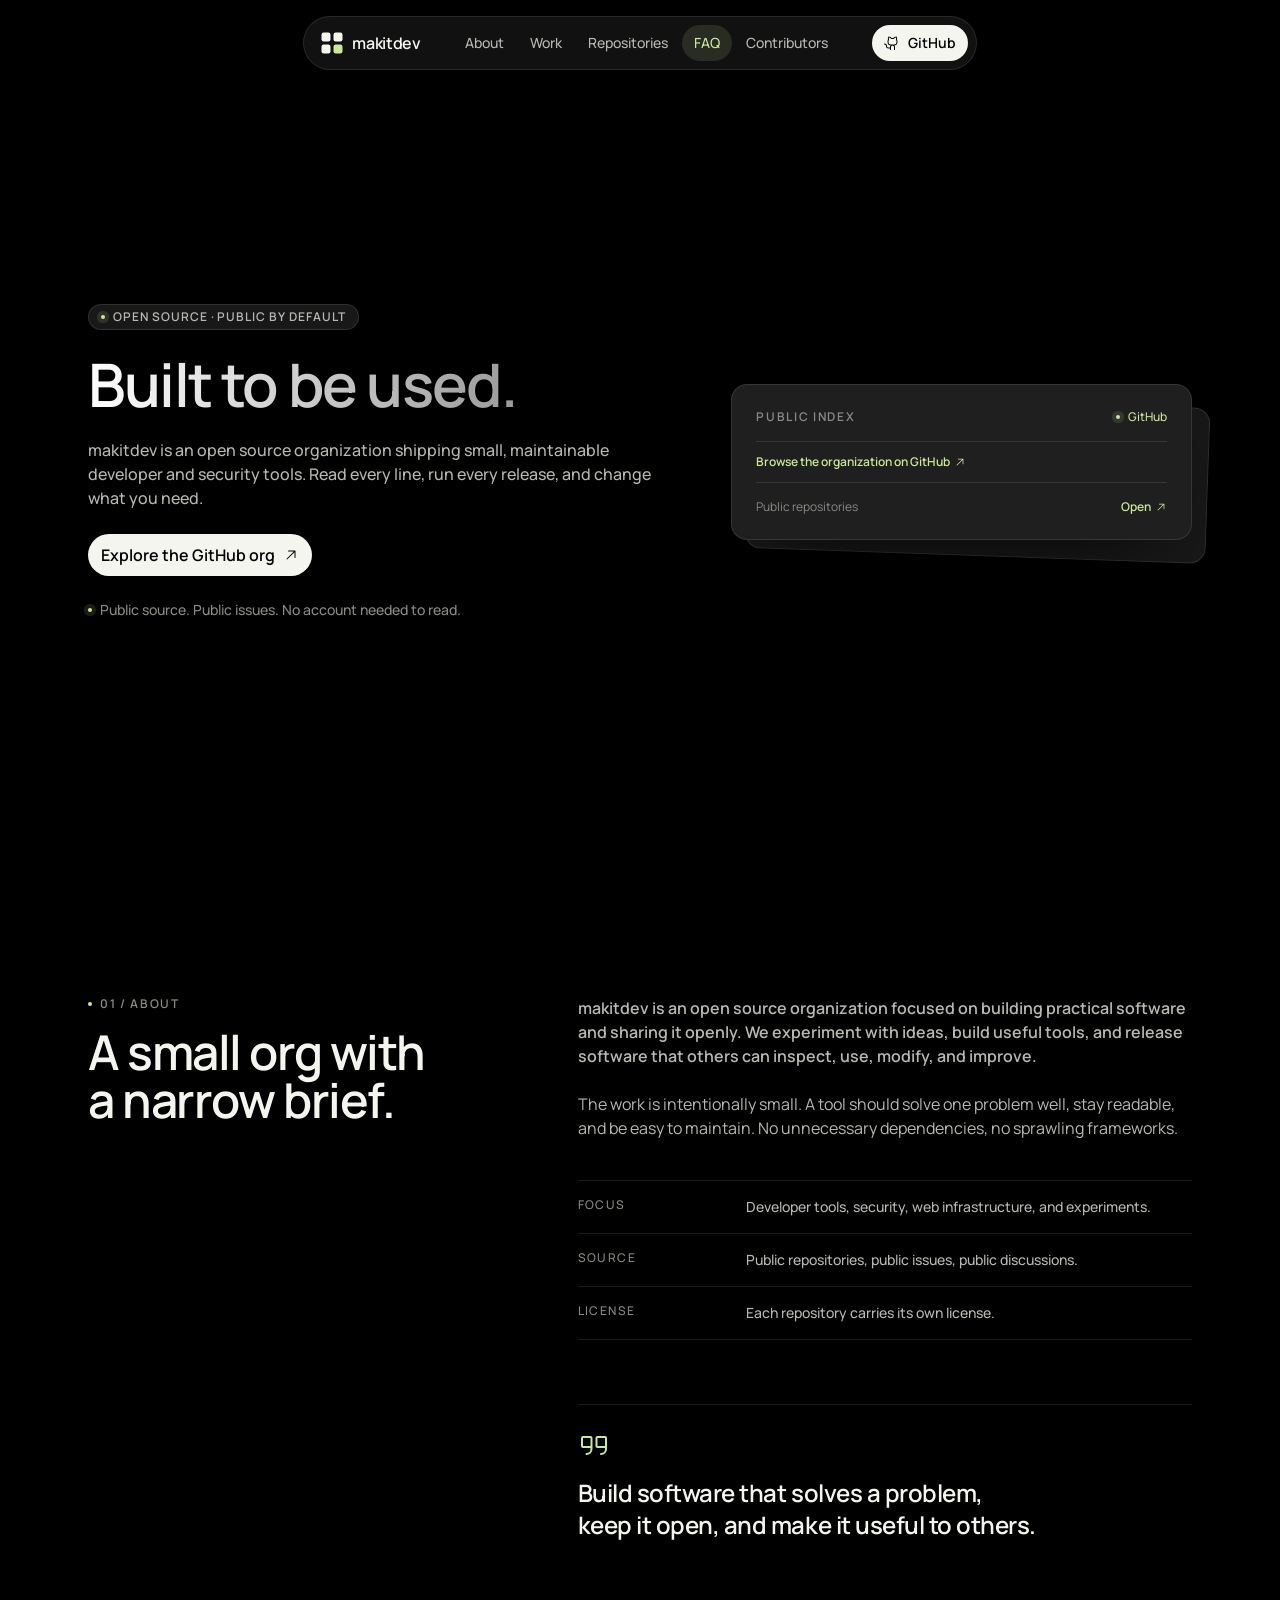
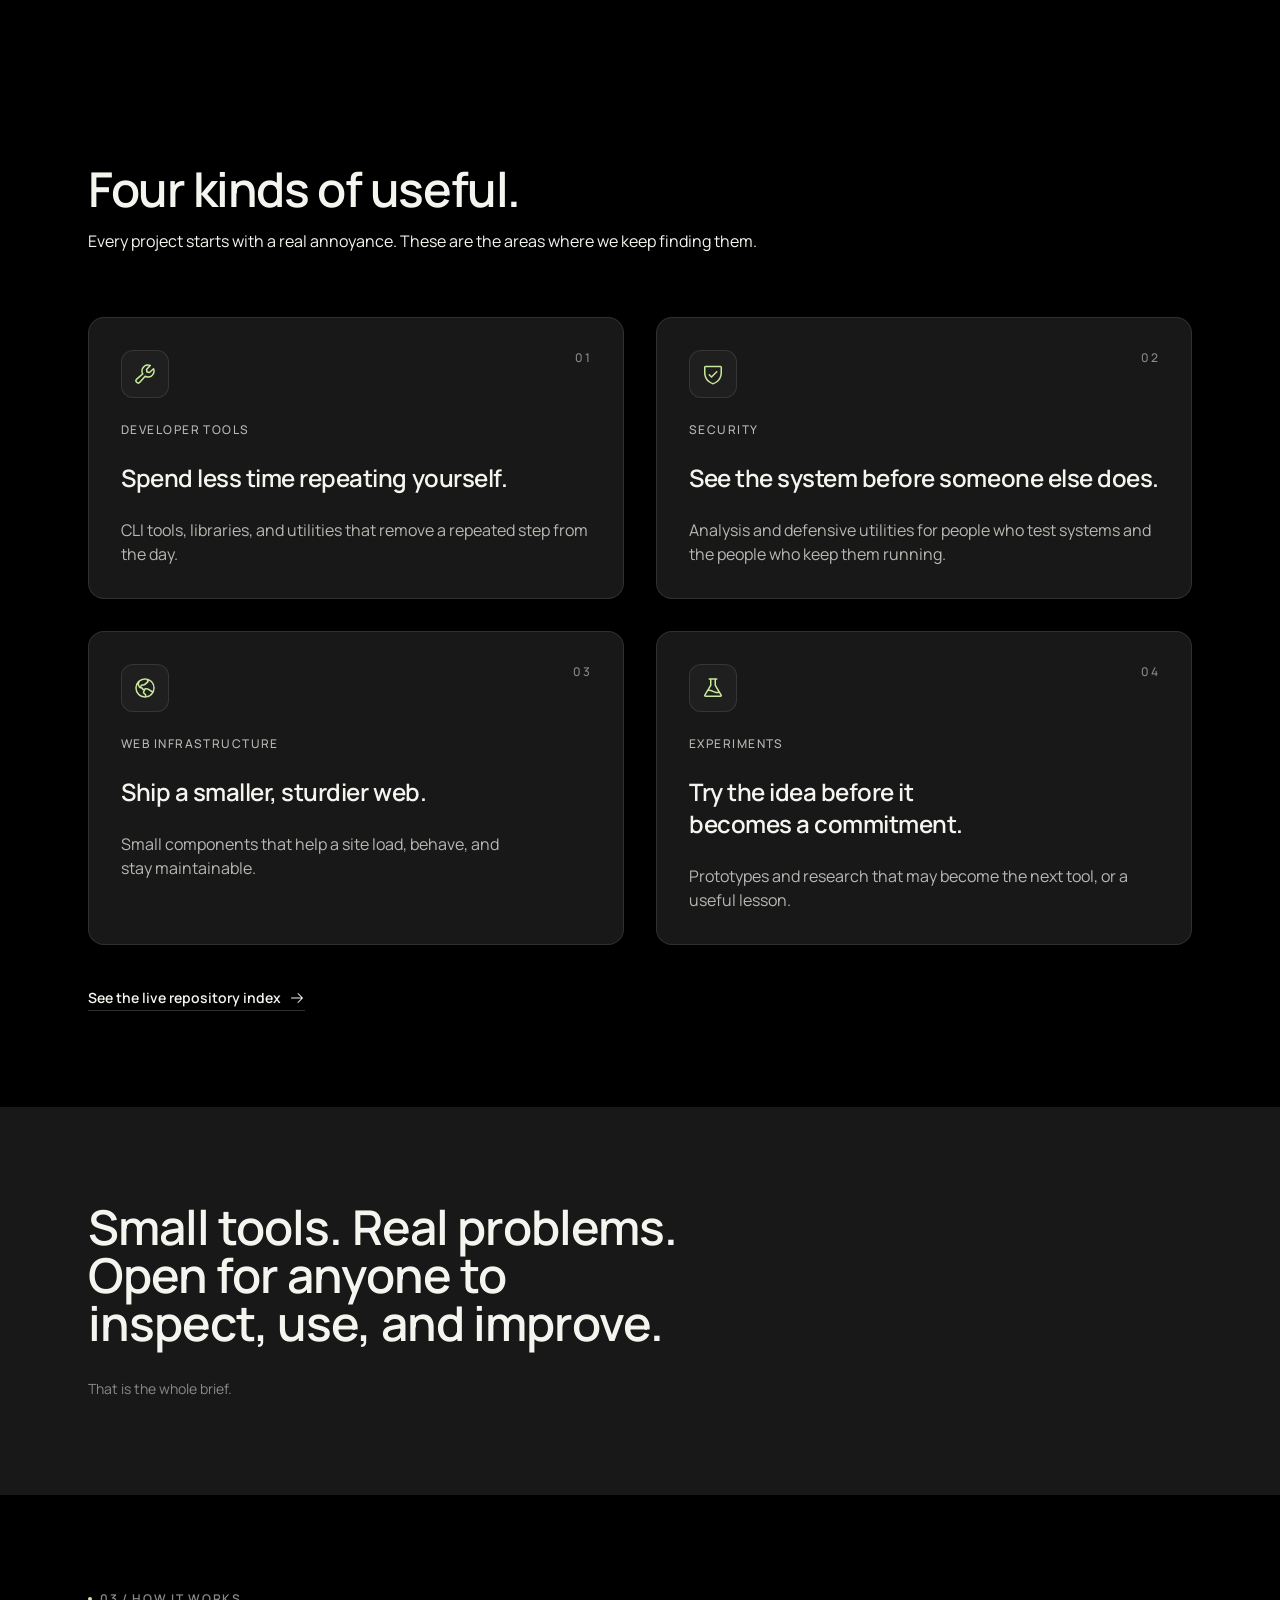
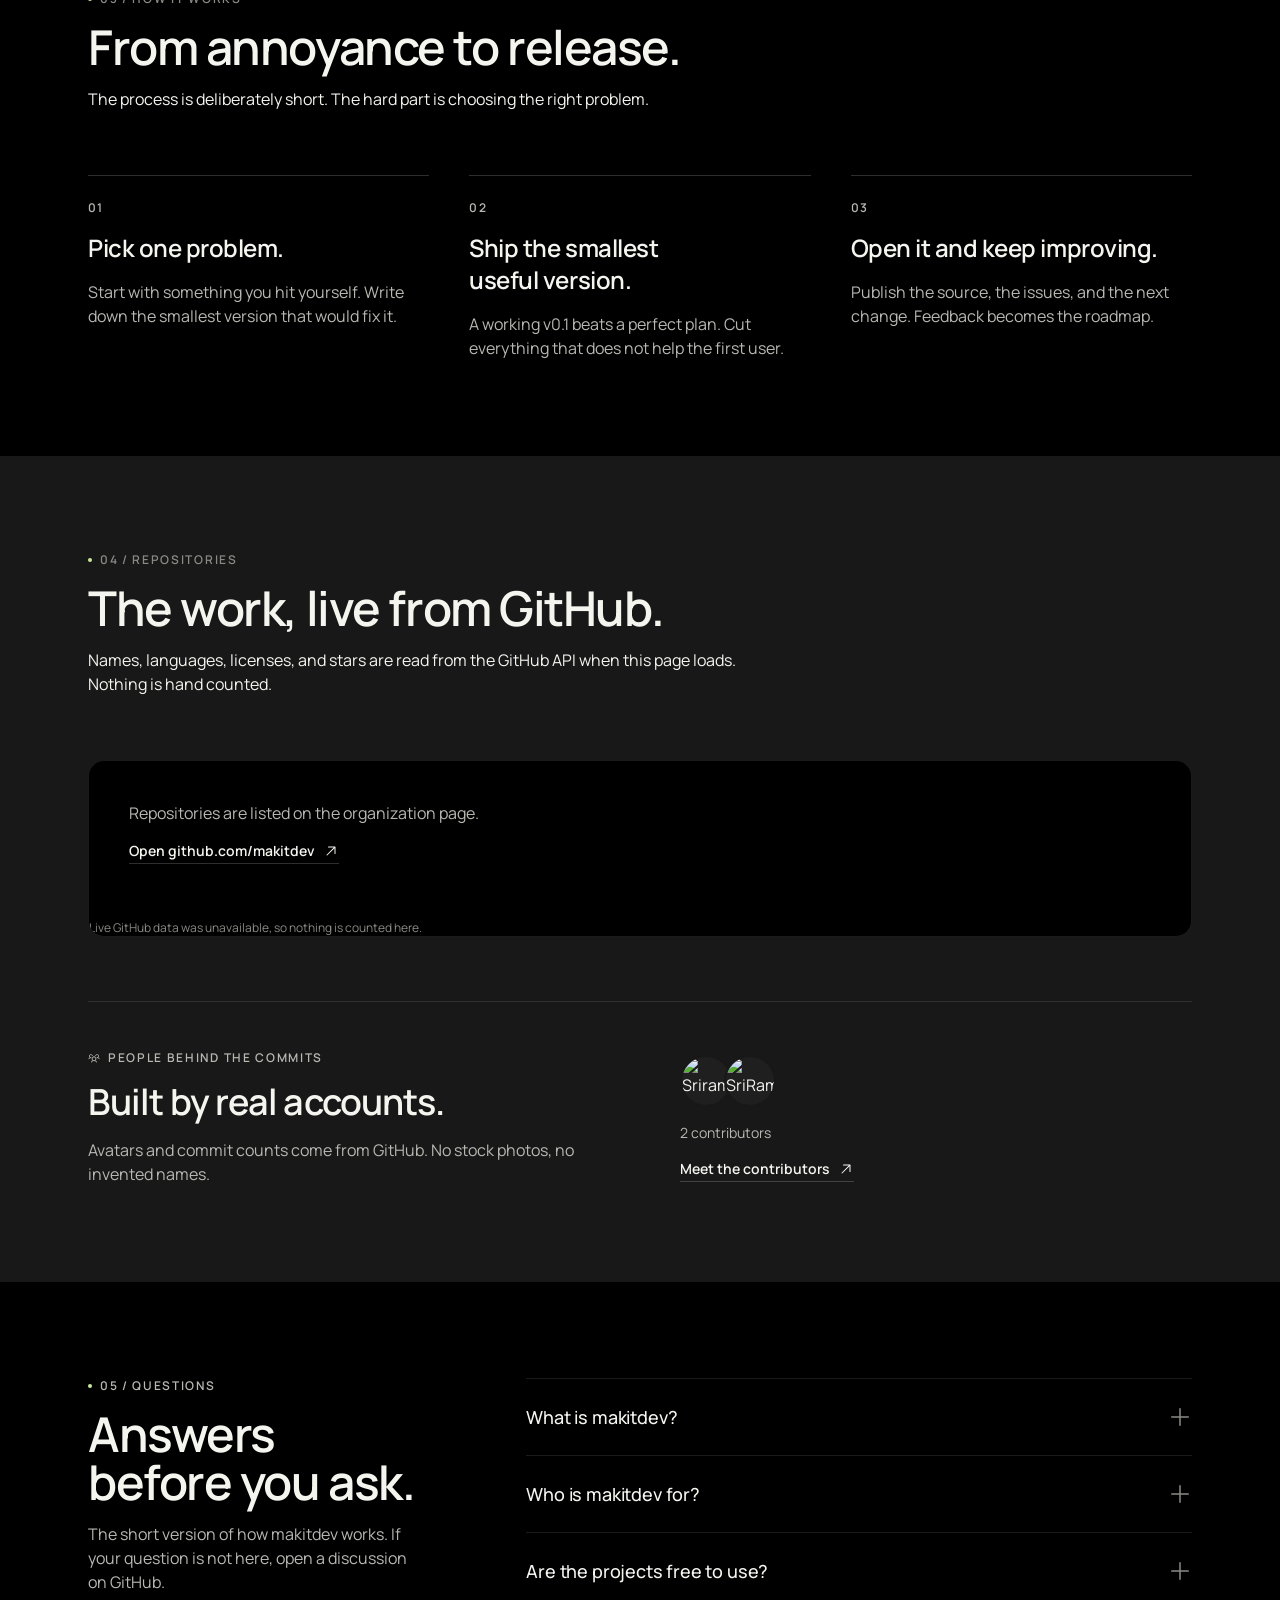
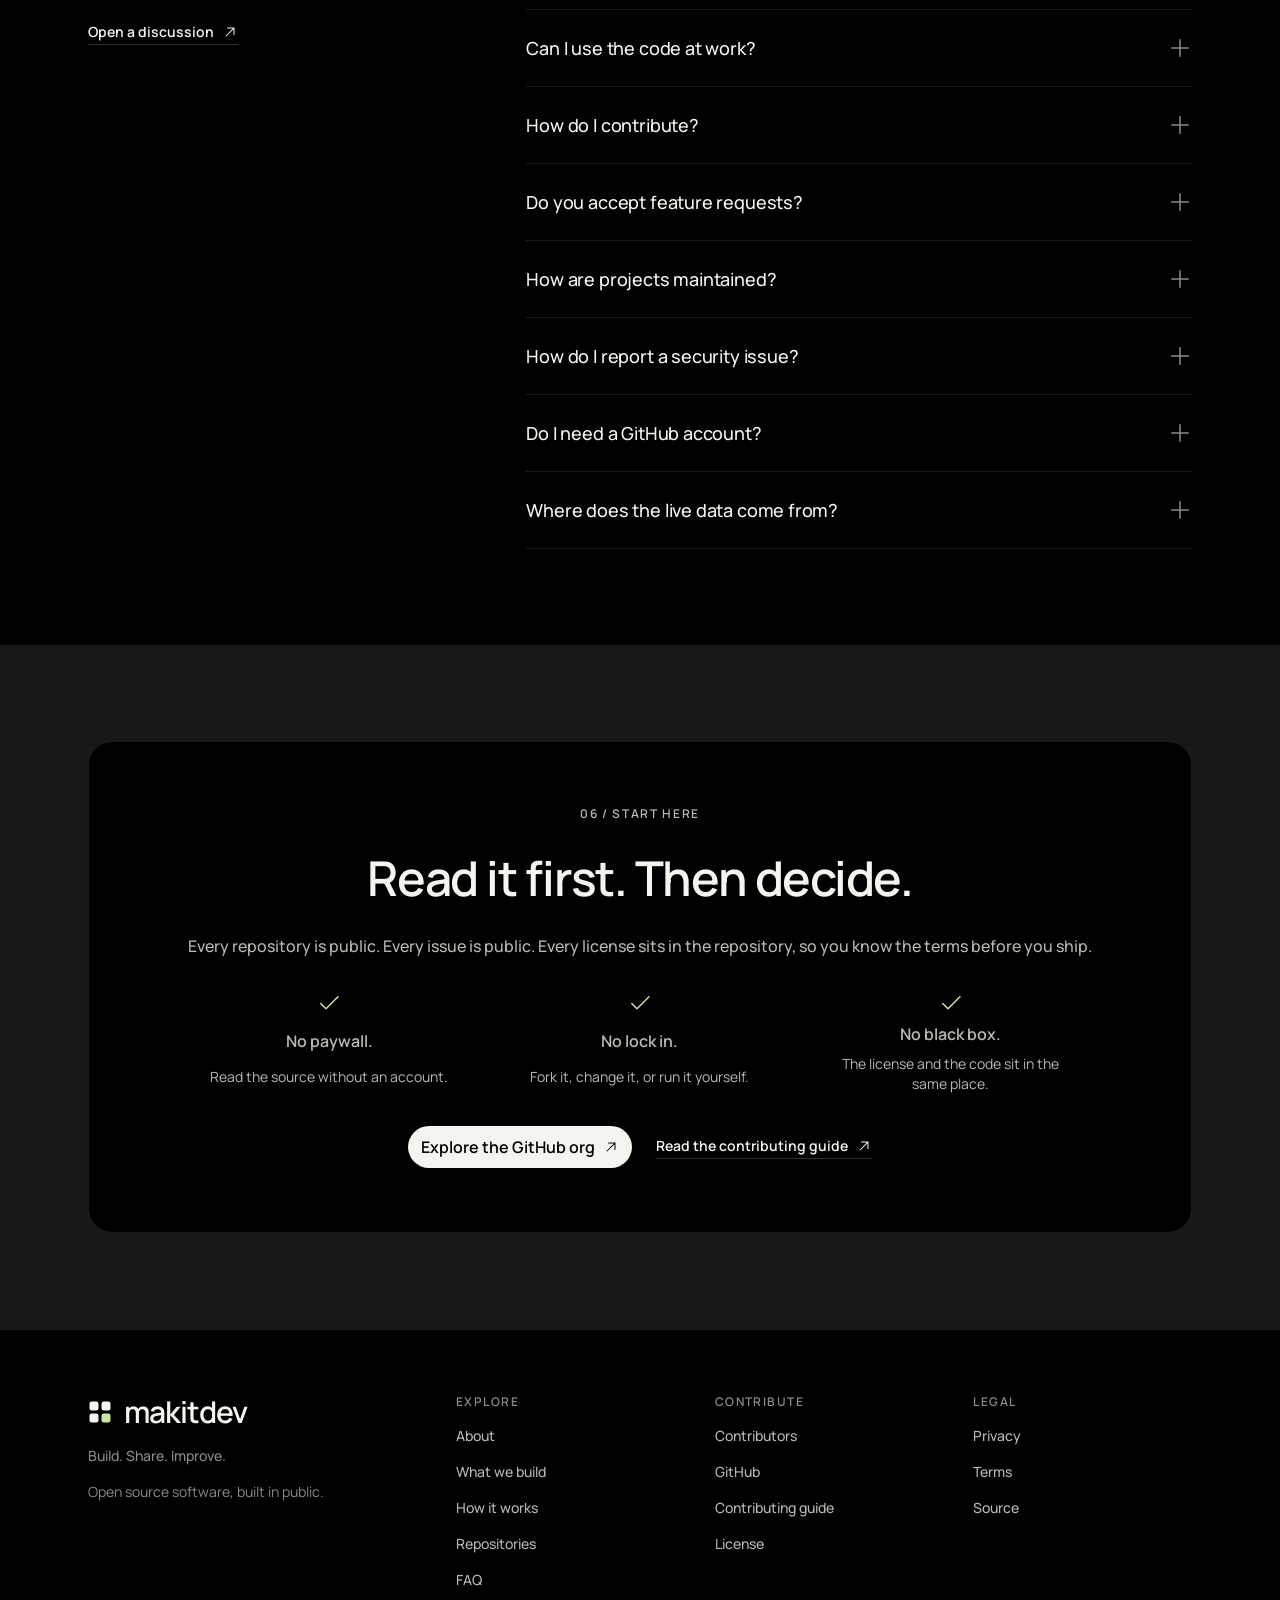
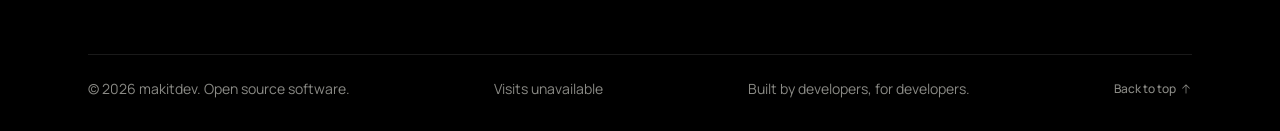
==== commit 8745729f: "Fix visitor counter footer Route visitor tracking through a same-origin Vercel proxy and keep a visi" ====
--- a/index.html
+++ b/index.html
@@ -814,6 +814,7 @@
 
       <div class="footer-bottom">
         <p class="caption-2">© <span data-year>2026</span> makitdev. Open source software.</p>
+        <div id="visitor-count" class="visitor-count caption-2" aria-live="polite">Loading...</div>
         <p class="caption-2">Built by developers, for developers.</p>
         <a class="footer-top-link" href="#top">
           Back to top
--- a/assets/css/site.min.css
+++ b/assets/css/site.min.css
@@ -1 +1 @@
-:root{color-scheme:dark;--bg:#000000;--surface-1:#181818;--surface-2:#1f1f1f;--surface-3:#272727;--surface-4:#313131;--surface-warm:#131209;--ink:#f5f5f0;--ink-2:#b8b8b3;--ink-3:#8a8a85;--accent:#c9e89b;--accent-strong:#d8f2b0;--accent-soft:rgba(201,232,155,0.12);--line:rgba(255,255,255,0.1);--line-strong:rgba(255,255,255,0.18);--line-accent:rgba(201,232,155,0.4);--text-xs:0.75rem;--leading-xs:1rem;--text-sm:0.875rem;--leading-sm:1.25rem;--text-base:1rem;--leading-base:1.5rem;--text-lg:1.125rem;--leading-lg:1.75rem;--text-xl:1.25rem;--leading-xl:1.75rem;--text-2xl:1.5rem;--leading-2xl:2rem;--text-3xl:1.875rem;--leading-3xl:2.25rem;--text-4xl:2.25rem;--leading-4xl:2.5rem;--text-5xl:3rem;--leading-5xl:1;--text-6xl:3.75rem;--leading-6xl:1;--text-7xl:4.5rem;--leading-7xl:1;--space-0:0px;--space-25:2px;--space-50:4px;--space-75:8px;--space-100:12px;--space-200:16px;--space-300:24px;--space-400:32px;--space-500:40px;--space-600:48px;--space-700:64px;--space-800:80px;--space-900:96px;--radius-sm:2px;--radius:4px;--radius-md:6px;--radius-lg:8px;--radius-xl:12px;--radius-2xl:16px;--radius-3xl:24px;--radius-full:9999px;--ease:cubic-bezier(0.22,1,0.36,1);--duration-fast:300ms;--duration-base:500ms;--duration-reveal:700ms;--container:1200px;--measure:680px;--nav-offset:calc(var(--space-900) + var(--space-300))}*,*::before,*::after{box-sizing:border-box}html{-webkit-text-size-adjust:100%;scroll-behavior:smooth}body{margin:0;background:var(--bg);color:var(--ink);font-family:"Manrope","Segoe UI",sans-serif;font-size:var(--text-base);line-height:var(--leading-base);font-weight:400;-webkit-font-smoothing:antialiased;text-rendering:optimizeLegibility;overflow-x:clip}h1,h2,h3,h4,h5,h6,p,blockquote,figure{margin:0}ul,ol{margin:0;padding:0;list-style:none}img,svg{display:block;max-width:100%}button,input,textarea,select{font:inherit;color:inherit}button{cursor:pointer}a{color:inherit;text-decoration:none}::selection{background:var(--accent);color:var(--bg)}body.is-locked{overflow:hidden}:focus-visible{outline:2px solid var(--accent);outline-offset:var(--space-25)}@font-face{font-family:"Manrope";font-style:normal;font-weight:400 800;font-display:swap;src:url("../fonts/manrope-latin.woff2") format("woff2");unicode-range:U+0000-00FF,U+0131,U+0152-0153,U+02BB-02BC,U+02C6,U+02DA,U+02DC,U+0304,U+0308,U+0329,U+2000-206F,U+20AC,U+2122,U+2191,U+2193,U+2212,U+2215,U+FEFF,U+FFFD}.sr-only{position:absolute;width:1px;height:1px;padding:0;margin:-1px;overflow:hidden;clip:rect(0,0,0,0);white-space:nowrap;border:0}.skip-link{position:fixed;top:var(--space-200);left:var(--space-200);z-index:100;padding:var(--space-75) var(--space-100);border-radius:var(--radius-full);background:var(--accent);color:var(--bg);font-size:var(--text-sm);line-height:var(--leading-sm);font-weight:600;transform:translateY(calc(-100% - var(--space-400)));transition:transform var(--duration-base) var(--ease)}.skip-link:focus{transform:none}.heading-1{font-size:var(--text-4xl);line-height:var(--leading-4xl);font-weight:600;letter-spacing:-0.03em;text-wrap:balance}.heading-2{font-size:var(--text-3xl);line-height:var(--leading-3xl);font-weight:600;letter-spacing:-0.03em;text-wrap:balance}.heading-3{font-size:var(--text-2xl);line-height:var(--leading-2xl);font-weight:600;letter-spacing:-0.025em;text-wrap:balance}.heading-4{font-size:var(--text-2xl);line-height:var(--leading-2xl);font-weight:600;letter-spacing:-0.02em;text-wrap:balance}.heading-5{font-size:var(--text-2xl);line-height:var(--leading-2xl);font-weight:600;letter-spacing:-0.02em;text-wrap:balance}.heading-6{font-size:var(--text-xl);line-height:var(--leading-xl);font-weight:600;letter-spacing:-0.015em;text-wrap:balance}.title-1{font-size:var(--text-xl);line-height:var(--leading-xl);font-weight:500;letter-spacing:-0.015em}.title-2{font-size:var(--text-lg);line-height:var(--leading-lg);font-weight:500;letter-spacing:-0.01em}.title-3{font-size:var(--text-base);line-height:var(--leading-base);font-weight:500}.title-4{font-size:var(--text-sm);line-height:var(--leading-sm);font-weight:500}.title-5{font-size:var(--text-xs);line-height:var(--leading-xs);font-weight:500}.body-1{font-size:var(--text-base);line-height:var(--leading-base);font-weight:600;text-wrap:pretty}.body-2{font-size:var(--text-base);line-height:var(--leading-base);font-weight:500;text-wrap:pretty}.body-3{font-size:var(--text-base);line-height:var(--leading-base);font-weight:400;text-wrap:pretty}.body-4{font-size:var(--text-sm);line-height:var(--leading-sm);font-weight:600;text-wrap:pretty}.body-5{font-size:var(--text-sm);line-height:var(--leading-sm);font-weight:500;text-wrap:pretty}.body-6{font-size:var(--text-sm);line-height:var(--leading-sm);font-weight:400;text-wrap:pretty}.button-lg{font-size:var(--text-lg);line-height:var(--leading-lg);font-weight:600}.button-md{font-size:var(--text-base);line-height:var(--leading-base);font-weight:600}.button-sm{font-size:var(--text-sm);line-height:var(--leading-sm);font-weight:600}.button-xsm{font-size:var(--text-xs);line-height:var(--leading-xs);font-weight:600}.caption-1{font-size:var(--text-sm);line-height:var(--leading-sm);font-weight:500}.caption-2{font-size:var(--text-sm);line-height:var(--leading-sm);font-weight:400}.caption-3{font-size:var(--text-xs);line-height:var(--leading-xs);font-weight:600}.caption-4{font-size:var(--text-xs);line-height:var(--leading-xs);font-weight:500}.caption-5{font-size:var(--text-xs);line-height:var(--leading-xs);font-weight:400}@media (min-width:768px){.heading-1{font-size:var(--text-5xl);line-height:var(--leading-5xl)}.heading-2{font-size:var(--text-4xl);line-height:var(--leading-4xl)}.heading-3{font-size:var(--text-3xl);line-height:var(--leading-3xl)}.heading-4{font-size:var(--text-3xl);line-height:var(--leading-3xl)}}@media (min-width:1024px){.heading-1{font-size:var(--text-6xl);line-height:var(--leading-6xl)}.heading-2{font-size:var(--text-5xl);line-height:var(--leading-5xl)}.heading-3{font-size:var(--text-4xl);line-height:var(--leading-4xl)}}.container{width:100%;max-width:var(--container);margin-inline:auto;padding-inline:var(--space-300)}.section{padding-block:var(--space-700)}.section--surface{background:var(--surface-1)}.section--tight{padding-block:var(--space-600)}.section-head{display:grid;gap:var(--space-200);max-width:var(--measure);margin-bottom:var(--space-600)}.section-head--center{margin-inline:auto;text-align:center;justify-items:center}.section-footer{margin-top:var(--space-500)}.eyebrow{display:inline-flex;align-items:center;gap:var(--space-75);font-size:var(--text-xs);line-height:var(--leading-xs);font-weight:600;letter-spacing:0.14em;text-transform:uppercase;color:var(--ink-3)}.eyebrow::before{content:"";width:var(--space-50);height:var(--space-50);border-radius:var(--radius-full);background:var(--accent)}.eyebrow .icon{width:var(--space-100);height:var(--space-100);flex:none}.eyebrow--plain::before{display:none}@media (min-width:768px){.container{padding-inline:var(--space-400)}.section{padding-block:var(--space-900)}.section--tight{padding-block:var(--space-700)}.section-head{margin-bottom:var(--space-700)}}@media (min-width:1200px){.container{padding-inline:var(--space-600)}}.site-header{position:fixed;inset-block-start:var(--space-200);inset-inline:0;z-index:50;display:flex;justify-content:center;padding-inline:var(--space-300);pointer-events:none}.nav{pointer-events:auto;display:inline-flex;align-items:center;gap:var(--space-300);max-width:100%;padding:var(--space-75) var(--space-75) var(--space-75) var(--space-200);background:rgba(24,24,24,0.72);border:1px solid var(--line);border-radius:var(--radius-full);backdrop-filter:blur(20px);-webkit-backdrop-filter:blur(20px)}.brand{display:inline-flex;align-items:center;gap:var(--space-75);flex:none}.brand-mark{width:var(--space-300);height:var(--space-300);flex:none;color:var(--ink)}.brand-mark-accent{color:var(--accent)}.brand-word{font-size:var(--text-base);line-height:var(--leading-base);font-weight:600;letter-spacing:-0.02em}.nav-links{display:flex;align-items:center;gap:var(--space-25)}.nav-links a{display:inline-flex;align-items:center;padding:var(--space-75) var(--space-100);border-radius:var(--radius-full);font-size:var(--text-sm);line-height:var(--leading-sm);font-weight:500;color:var(--ink-2);transition:color var(--duration-fast) var(--ease),background-color var(--duration-fast) var(--ease)}.nav-links a:hover{color:var(--ink);background:rgba(255,255,255,0.06)}.nav-links a.is-current,.nav-links a[aria-current="page"]{color:var(--accent);background:var(--accent-soft)}.nav-github{display:inline-flex;align-items:center;gap:var(--space-75);flex:none;padding:var(--space-75) var(--space-100);border-radius:var(--radius-full);background:var(--ink);color:var(--bg);font-size:var(--text-sm);line-height:var(--leading-sm);font-weight:600;transition:background-color var(--duration-fast) var(--ease),transform var(--duration-fast) var(--ease)}.nav-github:hover{background:var(--accent)}.nav-github:active{transform:scale(0.98)}.nav-github .icon{width:var(--space-200);height:var(--space-200)}.nav-toggle{display:none;align-items:center;gap:var(--space-75);padding:var(--space-75) var(--space-100);border:1px solid var(--line-strong);border-radius:var(--radius-full);background:transparent;color:var(--ink);font-size:var(--text-sm);line-height:var(--leading-sm);font-weight:600;transition:border-color var(--duration-fast) var(--ease),background-color var(--duration-fast) var(--ease)}.nav-toggle:hover{border-color:var(--line-accent);background:rgba(255,255,255,0.04)}.nav-toggle-bars{position:relative;display:block;width:var(--space-200);height:var(--space-100);flex:none}.nav-toggle-bars span{position:absolute;left:0;width:100%;height:2px;background:currentColor;border-radius:var(--radius-full);transition:transform var(--duration-base) var(--ease)}.nav-toggle-bars span:first-child{top:2px}.nav-toggle-bars span:last-child{bottom:2px}.site-header.is-open .nav-toggle-bars span:first-child{transform:translateY(4px) rotate(45deg)}.site-header.is-open .nav-toggle-bars span:last-child{transform:translateY(-4px) rotate(-45deg)}.nav-scrim{position:fixed;inset:0;z-index:30;border:0;padding:0;background:rgba(0,0,0,0.6);opacity:0;visibility:hidden;transition:opacity var(--duration-base) var(--ease),visibility 0s linear var(--duration-base)}.nav-scrim.is-open{opacity:1;visibility:visible;transition:opacity var(--duration-base) var(--ease)}.nav-drawer{position:fixed;inset:0;z-index:40;display:flex;flex-direction:column;justify-content:center;padding:var(--nav-offset) var(--space-300) var(--space-600);background:rgba(0,0,0,0.94);backdrop-filter:blur(24px);-webkit-backdrop-filter:blur(24px);opacity:0;visibility:hidden;transition:opacity var(--duration-base) var(--ease),visibility 0s linear var(--duration-base)}.nav-drawer.is-open{opacity:1;visibility:visible;transition:opacity var(--duration-base) var(--ease)}.nav-drawer-list{display:grid;gap:var(--space-25);max-width:520px}.nav-drawer-list li{opacity:0;transform:translateY(var(--space-300));transition:opacity var(--duration-base) var(--ease),transform var(--duration-base) var(--ease);transition-delay:calc(var(--i,0) * 60ms)}.nav-drawer.is-open .nav-drawer-list li{opacity:1;transform:none}.nav-drawer-list a{display:flex;align-items:baseline;justify-content:space-between;gap:var(--space-300);padding-block:var(--space-200);border-bottom:1px solid var(--line);font-size:var(--text-3xl);line-height:var(--leading-3xl);font-weight:600;letter-spacing:-0.03em;color:var(--ink);transition:color var(--duration-fast) var(--ease),transform var(--duration-fast) var(--ease)}.nav-drawer-list a:hover{color:var(--accent);transform:translateX(var(--space-75))}.nav-drawer-list a[aria-current="page"]{color:var(--accent)}.nav-drawer-index{font-size:var(--text-xs);line-height:var(--leading-xs);font-weight:500;letter-spacing:0.12em;color:var(--ink-3)}.nav-drawer-cta{margin-top:var(--space-500);align-self:flex-start}@media (max-width:900px){.nav{width:100%;justify-content:space-between}.nav-links,.nav-github{display:none}.nav-toggle{display:inline-flex}}@media (min-width:901px){.nav-toggle,.nav-drawer,.nav-scrim{display:none}}@media (min-width:1024px){.site-header{padding-inline:var(--space-400)}.nav{gap:var(--space-400)}}.btn{display:inline-flex;align-items:center;justify-content:center;gap:var(--space-75);padding:var(--space-75) var(--space-100);border:1px solid transparent;border-radius:var(--radius-full);background:var(--ink);color:var(--bg);font-size:var(--text-base);line-height:var(--leading-base);font-weight:600;transition:background-color var(--duration-fast) var(--ease),color var(--duration-fast) var(--ease),border-color var(--duration-fast) var(--ease),transform var(--duration-fast) var(--ease)}.btn:hover{background:var(--accent)}.btn:active{transform:scale(0.98)}.btn--ghost{background:transparent;color:var(--ink);border-color:var(--line-strong)}.btn--ghost:hover{background:var(--surface-2);border-color:var(--line-accent)}.btn--sm{font-size:var(--text-sm);line-height:var(--leading-sm)}.btn .icon{width:var(--space-200);height:var(--space-200);flex:none;transition:transform var(--duration-fast) var(--ease)}.btn:hover .icon{transform:translate(var(--space-25),calc(-1 * var(--space-25)))}.text-link{display:inline-flex;align-items:center;gap:var(--space-75);padding-bottom:var(--space-25);border-bottom:1px solid var(--line-strong);color:var(--ink);font-size:var(--text-sm);line-height:var(--leading-sm);font-weight:600;transition:color var(--duration-fast) var(--ease),border-color var(--duration-fast) var(--ease)}.text-link:hover{color:var(--accent);border-color:var(--line-accent)}.text-link .icon{width:var(--space-200);height:var(--space-200);transition:transform var(--duration-fast) var(--ease)}.text-link:hover .icon{transform:translate(var(--space-25),calc(-1 * var(--space-25)))}.icon{width:var(--space-300);height:var(--space-300);fill:currentColor}.icon-sprite{position:absolute;width:0;height:0;overflow:hidden}.status-dot{width:var(--space-50);height:var(--space-50);flex:none;border-radius:var(--radius-full);background:var(--accent);box-shadow:0 0 0 var(--space-50) var(--accent-soft)}.hero{display:flex;align-items:center;min-height:100svh;padding-block:var(--nav-offset) var(--space-800);overflow:clip}.hero-grid{display:grid;gap:var(--space-700);align-items:center}.hero-copy{display:grid;gap:var(--space-300);justify-items:start;max-width:var(--measure)}.hero-badge{display:inline-flex;align-items:center;gap:var(--space-75);padding:var(--space-50) var(--space-100);border:1px solid var(--line);border-radius:var(--radius-full);background:var(--surface-1);color:var(--ink-2);font-size:var(--text-xs);line-height:var(--leading-xs);font-weight:600;letter-spacing:0.08em;text-transform:uppercase}.hero-title{max-width:var(--measure);background-image:linear-gradient(90deg,#ffffff 0%,#9b9b9b 100%);-webkit-background-clip:text;background-clip:text;color:transparent}@supports not ((background-clip:text) or (-webkit-background-clip:text)){.hero-title,.display-title{color:var(--ink)}}.hero-subhead{max-width:var(--measure);color:var(--ink-2)}.hero-actions{display:flex;flex-wrap:wrap;align-items:center;gap:var(--space-300)}.hero-proof{display:inline-flex;align-items:center;gap:var(--space-75);color:var(--ink-3)}.hero-visual{position:relative;width:100%;max-width:520px;justify-self:start}.hero-visual::before{content:"";position:absolute;inset:var(--space-200) calc(-1 * var(--space-200)) calc(-1 * var(--space-200)) var(--space-200);background:var(--surface-1);border:1px solid var(--line);border-radius:var(--radius-2xl);transform:rotate(2deg)}.hero-index{position:relative;padding:var(--space-300);background:var(--surface-2);border:1px solid var(--line);border-radius:var(--radius-2xl);box-shadow:0 32px 80px -40px rgba(0,0,0,0.9)}.hero-index-head{display:flex;align-items:center;justify-content:space-between;gap:var(--space-200);padding-bottom:var(--space-200);border-bottom:1px solid var(--line)}.hero-index-title{letter-spacing:0.14em;text-transform:uppercase;color:var(--ink-3)}.hero-index-live{display:inline-flex;align-items:center;gap:var(--space-75);color:var(--accent)}.hero-index-list{display:grid}.hero-index-row{display:flex;align-items:center;justify-content:space-between;gap:var(--space-200);padding-block:var(--space-100);border-bottom:1px solid var(--line);animation:row-in var(--duration-base) var(--ease) both;animation-delay:calc(var(--i,0) * 60ms)}.hero-index-row:last-child{border-bottom:0}.hero-index-name{min-width:0;overflow:hidden;text-overflow:ellipsis;white-space:nowrap;font-size:var(--text-sm);line-height:var(--leading-sm);font-weight:600}.hero-index-owner{color:var(--ink-3);font-weight:500}.hero-index-meta{display:inline-flex;align-items:center;gap:var(--space-100);flex:none;color:var(--ink-3);font-size:var(--text-xs);line-height:var(--leading-xs);font-weight:500}.hero-index-lang{display:inline-flex;align-items:center;gap:var(--space-50)}.hero-index-stars{display:inline-flex;align-items:center;gap:var(--space-25)}.hero-index-stars .icon{width:var(--space-100);height:var(--space-100)}.hero-index-foot{display:flex;align-items:center;justify-content:space-between;gap:var(--space-200);padding-top:var(--space-200);border-top:1px solid var(--line);color:var(--ink-3)}.hero-index-link{display:inline-flex;align-items:center;gap:var(--space-50);color:var(--accent);font-size:var(--text-xs);line-height:var(--leading-xs);font-weight:600;transition:color var(--duration-fast) var(--ease)}.hero-index-link:hover{color:var(--accent-strong)}.hero-index-link .icon{width:var(--space-100);height:var(--space-100)}.lang-dot{width:var(--space-75);height:var(--space-75);flex:none;border-radius:var(--radius-full);background:var(--lang,var(--ink-3))}@keyframes row-in{from{opacity:0;transform:translateY(var(--space-75))}to{opacity:1;transform:none}}@media (min-width:768px){.hero{padding-block:var(--nav-offset) var(--space-900)}}@media (min-width:1024px){.hero-grid{grid-template-columns:minmax(0,1.1fr) minmax(0,0.9fr);gap:var(--space-800)}.hero-visual{justify-self:end}}.tagline-section{padding-block:var(--space-800);background:var(--surface-1)}.tagline{max-width:var(--measure);font-size:var(--text-2xl);line-height:var(--leading-2xl);font-weight:600;letter-spacing:-0.02em;text-wrap:balance}.tagline .word{display:inline-block;opacity:0.3;transition:opacity 600ms var(--ease)}.tagline .word.is-lit{opacity:1}.tagline-note{margin-top:var(--space-400);color:var(--ink-3)}@media (min-width:768px){.tagline{font-size:var(--text-4xl);line-height:var(--leading-4xl)}}@media (min-width:1024px){.tagline-section{padding-block:var(--space-900)}.tagline{font-size:var(--text-5xl);line-height:var(--leading-5xl)}}.split{display:grid;gap:var(--space-600)}.split-aside{display:grid;gap:var(--space-200);align-content:start}.split-body{display:grid;gap:var(--space-300)}.split-body p{color:var(--ink-2)}.fact-list{margin-top:var(--space-200);border-top:1px solid var(--line)}.fact{display:grid;grid-template-columns:var(--space-900) minmax(0,1fr);gap:var(--space-300);padding-block:var(--space-200);border-bottom:1px solid var(--line)}.fact-label{letter-spacing:0.12em;text-transform:uppercase;color:var(--ink-3)}.fact-value{color:var(--ink-2)}.pull-quote{display:grid;gap:var(--space-200);margin-top:var(--space-300);padding-top:var(--space-300);border-top:1px solid var(--line)}.pull-quote .icon{width:var(--space-400);height:var(--space-400);color:var(--accent)}.pull-quote p{color:var(--ink)}@media (min-width:768px){.fact{grid-template-columns:var(--space-900) minmax(0,1fr);gap:var(--space-400)}}@media (min-width:1024px){.split{grid-template-columns:minmax(0,0.8fr) minmax(0,1.2fr);gap:var(--space-800)}.split-aside{position:sticky;top:var(--nav-offset)}}.benefit-grid{display:grid;gap:var(--space-300)}.benefit-card{display:flex;flex-direction:column;gap:var(--space-300);padding:var(--space-400);background:var(--surface-1);border:1px solid var(--line);border-radius:var(--radius-2xl);transition:background-color var(--duration-fast) var(--ease),border-color var(--duration-fast) var(--ease),transform var(--duration-fast) var(--ease)}.benefit-card:hover{background:var(--surface-2);border-color:var(--line-accent);transform:translateY(calc(-1 * var(--space-50)))}.benefit-top{display:flex;align-items:flex-start;justify-content:space-between;gap:var(--space-200)}.benefit-icon{display:inline-flex;align-items:center;justify-content:center;width:var(--space-600);height:var(--space-600);border:1px solid var(--line);border-radius:var(--radius-xl);background:var(--surface-2);color:var(--accent)}.benefit-icon .icon{width:var(--space-300);height:var(--space-300)}.benefit-num{letter-spacing:0.12em;color:var(--ink-3)}.benefit-card h3{color:var(--ink)}.benefit-card p{color:var(--ink-2)}.benefit-kicker{letter-spacing:0.12em;text-transform:uppercase;color:var(--accent)}@media (min-width:768px){.benefit-grid{grid-template-columns:repeat(2,minmax(0,1fr));gap:var(--space-400)}}.steps{display:grid;gap:var(--space-400)}.step{display:grid;gap:var(--space-200);align-content:start;padding-top:var(--space-300);border-top:1px solid var(--line-strong);transition:border-color var(--duration-fast) var(--ease)}.step:hover{border-color:var(--line-accent)}.step-num{letter-spacing:0.12em;color:var(--accent)}.step p{color:var(--ink-2)}@media (min-width:768px){.steps{grid-template-columns:repeat(3,minmax(0,1fr));gap:var(--space-500)}}.repo-panel{border:1px solid var(--line);border-radius:var(--radius-2xl);background:var(--bg);overflow:hidden}.repo-list{display:grid}.repo + .repo{border-top:1px solid var(--line)}.repo-link{display:grid;grid-template-columns:var(--space-600) minmax(0,1fr);gap:var(--space-300);padding:var(--space-300);transition:background-color var(--duration-fast) var(--ease)}.repo-link:hover{background:var(--surface-1)}.repo-index{letter-spacing:0.12em;color:var(--ink-3);font-variant-numeric:tabular-nums}.repo-main{display:grid;gap:var(--space-100);min-width:0}.repo-head{display:flex;align-items:flex-start;justify-content:space-between;gap:var(--space-200)}.repo-name{display:inline-flex;align-items:center;gap:var(--space-75);color:var(--ink)}.repo-owner{color:var(--ink-3);font-weight:400}.repo-arrow{flex:none;color:var(--ink-3);transition:color var(--duration-fast) var(--ease),transform var(--duration-fast) var(--ease)}.repo-arrow .icon{width:var(--space-200);height:var(--space-200)}.repo-link:hover .repo-arrow{color:var(--accent);transform:translate(var(--space-25),calc(-1 * var(--space-25)))}.repo-desc{max-width:64ch;color:var(--ink-2)}.repo-meta{display:flex;flex-wrap:wrap;align-items:center;gap:var(--space-75);margin-top:var(--space-50)}.chip{display:inline-flex;align-items:center;gap:var(--space-50);padding:var(--space-25) var(--space-75);border:1px solid var(--line);border-radius:var(--radius-full);color:var(--ink-3);font-size:var(--text-xs);line-height:var(--leading-xs);font-weight:500}.chip .icon{width:var(--space-100);height:var(--space-100)}.repo-note{margin-top:var(--space-200);color:var(--ink-3)}.repo-empty{display:grid;gap:var(--space-200);padding:var(--space-500);color:var(--ink-2)}.repo-empty .text-link{justify-self:start}.people{display:grid;gap:var(--space-600);margin-top:var(--space-700);padding-top:var(--space-600);border-top:1px solid var(--line)}.people-copy{display:grid;gap:var(--space-200);align-content:start}.people-copy p{color:var(--ink-2)}.people-side{display:grid;gap:var(--space-200);align-content:start}.people-avatars{display:flex;flex-wrap:wrap;align-items:center}.people-avatars li{margin-left:calc(-1 * var(--space-75))}.people-avatars li:first-child{margin-left:0}.people-avatars a{display:block;position:relative;border:2px solid var(--surface-1);border-radius:var(--radius-full);transition:transform var(--duration-fast) var(--ease)}.people-avatars a:hover{z-index:1;transform:translateY(calc(-1 * var(--space-50))) scale(1.04)}.people-avatars img{width:var(--space-600);height:var(--space-600);border-radius:var(--radius-full);object-fit:cover;background:var(--surface-2)}.people-count{color:var(--ink-2)}.people-link{justify-self:start}.skeleton{display:block;height:var(--space-100);border-radius:var(--radius-sm);background:var(--surface-3);animation:skeleton-pulse 1.8s var(--ease) infinite}.skeleton--line{height:var(--space-75)}.skeleton--title{height:var(--space-200)}.skeleton--w-40{width:40%}.skeleton--w-60{width:60%}.skeleton--w-80{width:80%}.skeleton--w-100{width:100%}.skeleton--avatar{width:var(--space-600);height:var(--space-600);border-radius:var(--radius-full)}@keyframes skeleton-pulse{0%,100%{opacity:0.5}50%{opacity:1}}@media (max-width:639px){.repo-link{grid-template-columns:var(--space-400) minmax(0,1fr);gap:var(--space-200);padding:var(--space-300) var(--space-200)}}@media (min-width:1024px){.people{grid-template-columns:minmax(0,1fr) minmax(0,1fr);gap:var(--space-800);align-items:center}}.faq-layout{display:grid;gap:var(--space-600)}.faq-aside{display:grid;gap:var(--space-200);align-content:start}.faq-aside p{color:var(--ink-2)}.faq-aside .text-link{justify-self:start;margin-top:var(--space-100)}.faq-list{border-top:1px solid var(--line)}.faq-item{border-bottom:1px solid var(--line)}.faq-item summary{display:flex;align-items:center;justify-content:space-between;gap:var(--space-300);padding-block:var(--space-300);cursor:pointer;list-style:none;color:var(--ink);transition:color var(--duration-fast) var(--ease)}.faq-item summary::-webkit-details-marker{display:none}.faq-item summary:hover{color:var(--accent)}.faq-item summary .icon{width:var(--space-300);height:var(--space-300);flex:none;color:var(--ink-3);transition:transform var(--duration-base) var(--ease),color var(--duration-fast) var(--ease)}.faq-item[open] summary .icon{color:var(--accent);transform:rotate(45deg)}.faq-answer{max-width:64ch;padding-bottom:var(--space-300);color:var(--ink-2);animation:faq-in var(--duration-base) var(--ease) both}@keyframes faq-in{from{opacity:0;transform:translateY(var(--space-75))}to{opacity:1;transform:none}}@media (min-width:1024px){.faq-layout{grid-template-columns:minmax(0,0.7fr) minmax(0,1.3fr);gap:var(--space-800);align-items:start}.faq-aside{position:sticky;top:var(--nav-offset)}}.cta-panel{display:grid;gap:var(--space-400);justify-items:center;padding:var(--space-500);border:1px solid var(--line);border-radius:var(--radius-3xl);background:var(--bg);text-align:center}.cta-panel p{color:var(--ink-2)}.risk-list{display:grid;gap:var(--space-300);width:100%;max-width:900px}.risk{display:grid;gap:var(--space-75);justify-items:center}.risk .icon{width:var(--space-300);height:var(--space-300);color:var(--accent)}.risk p{max-width:28ch}.cta-actions{display:flex;flex-wrap:wrap;align-items:center;justify-content:center;gap:var(--space-300)}@media (min-width:768px){.cta-panel{padding:var(--space-700)}.risk-list{grid-template-columns:repeat(3,minmax(0,1fr));gap:var(--space-400)}}.site-footer{padding-block:var(--space-700) var(--space-400);border-top:1px solid var(--line)}.footer-grid{display:grid;gap:var(--space-600)}.footer-brand{display:grid;gap:var(--space-200);align-content:start}.footer-lockup{display:inline-flex;align-items:center;gap:var(--space-100)}.footer-word{font-size:var(--text-3xl);line-height:var(--leading-3xl);font-weight:600;letter-spacing:-0.03em}.footer-tagline{color:var(--ink-3)}.footer-note{max-width:34ch;color:var(--ink-3)}.footer-col{display:grid;gap:var(--space-200);align-content:start}.footer-col-title{letter-spacing:0.12em;text-transform:uppercase;color:var(--ink-3)}.footer-col a{font-size:var(--text-sm);line-height:var(--leading-sm);font-weight:500;color:var(--ink-2);transition:color var(--duration-fast) var(--ease)}.footer-col a:hover{color:var(--accent)}.footer-bottom{display:flex;flex-wrap:wrap;align-items:center;justify-content:space-between;gap:var(--space-200);margin-top:var(--space-700);padding-top:var(--space-300);border-top:1px solid var(--line);color:var(--ink-3)}.footer-bottom--bare{margin-top:0;padding-top:0;border-top:0}.footer-legal{display:flex;flex-wrap:wrap;align-items:center;gap:var(--space-200)}.footer-legal a{color:var(--ink-3);font-size:var(--text-xs);line-height:var(--leading-xs);font-weight:400;transition:color var(--duration-fast) var(--ease)}.footer-legal a:hover{color:var(--accent)}.footer-top-link{display:inline-flex;align-items:center;gap:var(--space-50);color:var(--ink-3);font-size:var(--text-xs);line-height:var(--leading-xs);font-weight:500;transition:color var(--duration-fast) var(--ease)}.footer-top-link:hover{color:var(--accent)}.footer-top-link .icon{width:var(--space-100);height:var(--space-100)}@media (min-width:768px){.footer-grid{grid-template-columns:1.5fr 1fr 1fr 1fr;gap:var(--space-500)}}.page-hero{padding-block:var(--nav-offset) var(--space-700)}.page-hero-inner{display:grid;gap:var(--space-300);max-width:var(--measure);justify-items:start}.page-hero p{color:var(--ink-2)}.display-title{background-image:linear-gradient(90deg,#ffffff 0%,#9b9b9b 100%);-webkit-background-clip:text;background-clip:text;color:transparent}.prose{display:grid;gap:var(--space-300);max-width:720px}.prose h2{margin-top:var(--space-400)}.prose>:first-child{margin-top:0}.prose p,.prose li{color:var(--ink-2)}.prose ul{display:grid;gap:var(--space-75);padding-left:var(--space-300);list-style:disc}.prose a{color:var(--ink);text-decoration:underline;text-underline-offset:var(--space-50);text-decoration-color:var(--line-strong);transition:color var(--duration-fast) var(--ease),text-decoration-color var(--duration-fast) var(--ease)}.prose a:hover{color:var(--accent);text-decoration-color:var(--line-accent)}.updated{color:var(--ink-3)}.contributors-grid{display:grid;gap:var(--space-300)}.contributor{display:grid;grid-template-columns:var(--space-700) minmax(0,1fr);gap:var(--space-300);padding:var(--space-300);background:var(--surface-1);border:1px solid var(--line);border-radius:var(--radius-2xl);transition:background-color var(--duration-fast) var(--ease),border-color var(--duration-fast) var(--ease),transform var(--duration-fast) var(--ease)}.contributor:hover,.contributor:focus-within{background:var(--surface-2);border-color:var(--line-accent);transform:translateY(calc(-1 * var(--space-50)))}.contributor-avatar{width:var(--space-700);height:var(--space-700);border-radius:var(--radius-xl);object-fit:cover;background:var(--surface-2)}.contributor-body{display:grid;gap:var(--space-75);align-content:start;min-width:0}.contributor-head{display:flex;align-items:flex-start;justify-content:space-between;gap:var(--space-200)}.contributor-head>div{min-width:0}.contributor-name{color:var(--ink);overflow-wrap:anywhere}.contributor-handle{margin-top:var(--space-25);color:var(--ink-3)}.contributor-role{margin-top:var(--space-100);letter-spacing:0.12em;text-transform:uppercase;color:var(--accent)}.contributor-meta{color:var(--ink-3)}.contributor-desc{color:var(--ink-2)}.contributor-link{flex:none}@media (min-width:768px){.page-hero{padding-block:calc(var(--nav-offset) + var(--space-300)) var(--space-800)}.contributors-grid{grid-template-columns:repeat(2,minmax(0,1fr));gap:var(--space-400)}}@media (min-width:1024px){.page-hero{padding-block:calc(var(--nav-offset) + var(--space-500)) var(--space-900)}}.not-found{display:grid;place-items:center;min-height:100svh;padding-block:calc(var(--nav-offset) + var(--space-300)) var(--space-900)}.not-found-inner{display:grid;gap:var(--space-300);justify-items:center;max-width:var(--measure);text-align:center}.not-found-code{font-size:var(--text-6xl);line-height:var(--leading-6xl);font-weight:600;letter-spacing:-0.04em}.not-found-inner p{color:var(--ink-2)}.reveal{opacity:1;transform:none}.js .reveal{opacity:0;transform:translateY(var(--space-400));transition:opacity var(--duration-reveal) var(--ease),transform var(--duration-reveal) var(--ease);transition-delay:var(--reveal-delay,0ms)}.js .reveal.is-visible{opacity:1;transform:none}@media (prefers-reduced-motion:reduce){html{scroll-behavior:auto}.reveal,.js .reveal,.tagline .word,.nav-drawer-list li{opacity:1;transform:none;transition:none}.skeleton{animation:none;opacity:0.7}.hero-index-row{animation:none}.benefit-card:hover,.contributor:hover,.contributor:focus-within,.people-avatars a:hover,.nav-drawer-list a:hover{transform:none}.btn:active{transform:none}}
+:root{color-scheme:dark;--bg:#000000;--surface-1:#181818;--surface-2:#1f1f1f;--surface-3:#272727;--surface-4:#313131;--surface-warm:#131209;--ink:#f5f5f0;--ink-2:#b8b8b3;--ink-3:#8a8a85;--accent:#c9e89b;--accent-strong:#d8f2b0;--accent-soft:rgba(201,232,155,0.12);--line:rgba(255,255,255,0.1);--line-strong:rgba(255,255,255,0.18);--line-accent:rgba(201,232,155,0.4);--text-xs:0.75rem;--leading-xs:1rem;--text-sm:0.875rem;--leading-sm:1.25rem;--text-base:1rem;--leading-base:1.5rem;--text-lg:1.125rem;--leading-lg:1.75rem;--text-xl:1.25rem;--leading-xl:1.75rem;--text-2xl:1.5rem;--leading-2xl:2rem;--text-3xl:1.875rem;--leading-3xl:2.25rem;--text-4xl:2.25rem;--leading-4xl:2.5rem;--text-5xl:3rem;--leading-5xl:1;--text-6xl:3.75rem;--leading-6xl:1;--text-7xl:4.5rem;--leading-7xl:1;--space-0:0px;--space-25:2px;--space-50:4px;--space-75:8px;--space-100:12px;--space-200:16px;--space-300:24px;--space-400:32px;--space-500:40px;--space-600:48px;--space-700:64px;--space-800:80px;--space-900:96px;--radius-sm:2px;--radius:4px;--radius-md:6px;--radius-lg:8px;--radius-xl:12px;--radius-2xl:16px;--radius-3xl:24px;--radius-full:9999px;--ease:cubic-bezier(0.22,1,0.36,1);--duration-fast:300ms;--duration-base:500ms;--duration-reveal:700ms;--container:1200px;--measure:680px;--nav-offset:calc(var(--space-900) + var(--space-300))}*,*::before,*::after{box-sizing:border-box}html{-webkit-text-size-adjust:100%;scroll-behavior:smooth}body{margin:0;background:var(--bg);color:var(--ink);font-family:"Manrope","Segoe UI",sans-serif;font-size:var(--text-base);line-height:var(--leading-base);font-weight:400;-webkit-font-smoothing:antialiased;text-rendering:optimizeLegibility;overflow-x:clip}h1,h2,h3,h4,h5,h6,p,blockquote,figure{margin:0}ul,ol{margin:0;padding:0;list-style:none}img,svg{display:block;max-width:100%}button,input,textarea,select{font:inherit;color:inherit}button{cursor:pointer}a{color:inherit;text-decoration:none}::selection{background:var(--accent);color:var(--bg)}body.is-locked{overflow:hidden}:focus-visible{outline:2px solid var(--accent);outline-offset:var(--space-25)}@font-face{font-family:"Manrope";font-style:normal;font-weight:400 800;font-display:swap;src:url("../fonts/manrope-latin.woff2") format("woff2");unicode-range:U+0000-00FF,U+0131,U+0152-0153,U+02BB-02BC,U+02C6,U+02DA,U+02DC,U+0304,U+0308,U+0329,U+2000-206F,U+20AC,U+2122,U+2191,U+2193,U+2212,U+2215,U+FEFF,U+FFFD}.sr-only{position:absolute;width:1px;height:1px;padding:0;margin:-1px;overflow:hidden;clip:rect(0,0,0,0);white-space:nowrap;border:0}.skip-link{position:fixed;top:var(--space-200);left:var(--space-200);z-index:100;padding:var(--space-75) var(--space-100);border-radius:var(--radius-full);background:var(--accent);color:var(--bg);font-size:var(--text-sm);line-height:var(--leading-sm);font-weight:600;transform:translateY(calc(-100% - var(--space-400)));transition:transform var(--duration-base) var(--ease)}.skip-link:focus{transform:none}.heading-1{font-size:var(--text-4xl);line-height:var(--leading-4xl);font-weight:600;letter-spacing:-0.03em;text-wrap:balance}.heading-2{font-size:var(--text-3xl);line-height:var(--leading-3xl);font-weight:600;letter-spacing:-0.03em;text-wrap:balance}.heading-3{font-size:var(--text-2xl);line-height:var(--leading-2xl);font-weight:600;letter-spacing:-0.025em;text-wrap:balance}.heading-4{font-size:var(--text-2xl);line-height:var(--leading-2xl);font-weight:600;letter-spacing:-0.02em;text-wrap:balance}.heading-5{font-size:var(--text-2xl);line-height:var(--leading-2xl);font-weight:600;letter-spacing:-0.02em;text-wrap:balance}.heading-6{font-size:var(--text-xl);line-height:var(--leading-xl);font-weight:600;letter-spacing:-0.015em;text-wrap:balance}.title-1{font-size:var(--text-xl);line-height:var(--leading-xl);font-weight:500;letter-spacing:-0.015em}.title-2{font-size:var(--text-lg);line-height:var(--leading-lg);font-weight:500;letter-spacing:-0.01em}.title-3{font-size:var(--text-base);line-height:var(--leading-base);font-weight:500}.title-4{font-size:var(--text-sm);line-height:var(--leading-sm);font-weight:500}.title-5{font-size:var(--text-xs);line-height:var(--leading-xs);font-weight:500}.body-1{font-size:var(--text-base);line-height:var(--leading-base);font-weight:600;text-wrap:pretty}.body-2{font-size:var(--text-base);line-height:var(--leading-base);font-weight:500;text-wrap:pretty}.body-3{font-size:var(--text-base);line-height:var(--leading-base);font-weight:400;text-wrap:pretty}.body-4{font-size:var(--text-sm);line-height:var(--leading-sm);font-weight:600;text-wrap:pretty}.body-5{font-size:var(--text-sm);line-height:var(--leading-sm);font-weight:500;text-wrap:pretty}.body-6{font-size:var(--text-sm);line-height:var(--leading-sm);font-weight:400;text-wrap:pretty}.button-lg{font-size:var(--text-lg);line-height:var(--leading-lg);font-weight:600}.button-md{font-size:var(--text-base);line-height:var(--leading-base);font-weight:600}.button-sm{font-size:var(--text-sm);line-height:var(--leading-sm);font-weight:600}.button-xsm{font-size:var(--text-xs);line-height:var(--leading-xs);font-weight:600}.caption-1{font-size:var(--text-sm);line-height:var(--leading-sm);font-weight:500}.caption-2{font-size:var(--text-sm);line-height:var(--leading-sm);font-weight:400}.caption-3{font-size:var(--text-xs);line-height:var(--leading-xs);font-weight:600}.caption-4{font-size:var(--text-xs);line-height:var(--leading-xs);font-weight:500}.caption-5{font-size:var(--text-xs);line-height:var(--leading-xs);font-weight:400}@media (min-width:768px){.heading-1{font-size:var(--text-5xl);line-height:var(--leading-5xl)}.heading-2{font-size:var(--text-4xl);line-height:var(--leading-4xl)}.heading-3{font-size:var(--text-3xl);line-height:var(--leading-3xl)}.heading-4{font-size:var(--text-3xl);line-height:var(--leading-3xl)}}@media (min-width:1024px){.heading-1{font-size:var(--text-6xl);line-height:var(--leading-6xl)}.heading-2{font-size:var(--text-5xl);line-height:var(--leading-5xl)}.heading-3{font-size:var(--text-4xl);line-height:var(--leading-4xl)}}.container{width:100%;max-width:var(--container);margin-inline:auto;padding-inline:var(--space-300)}.section{padding-block:var(--space-700)}.section--surface{background:var(--surface-1)}.section--tight{padding-block:var(--space-600)}.section-head{display:grid;gap:var(--space-200);max-width:var(--measure);margin-bottom:var(--space-600)}.section-head--center{margin-inline:auto;text-align:center;justify-items:center}.section-footer{margin-top:var(--space-500)}.eyebrow{display:inline-flex;align-items:center;gap:var(--space-75);font-size:var(--text-xs);line-height:var(--leading-xs);font-weight:600;letter-spacing:0.14em;text-transform:uppercase;color:var(--ink-3)}.eyebrow::before{content:"";width:var(--space-50);height:var(--space-50);border-radius:var(--radius-full);background:var(--accent)}.eyebrow .icon{width:var(--space-100);height:var(--space-100);flex:none}.eyebrow--plain::before{display:none}@media (min-width:768px){.container{padding-inline:var(--space-400)}.section{padding-block:var(--space-900)}.section--tight{padding-block:var(--space-700)}.section-head{margin-bottom:var(--space-700)}}@media (min-width:1200px){.container{padding-inline:var(--space-600)}}.site-header{position:fixed;inset-block-start:var(--space-200);inset-inline:0;z-index:50;display:flex;justify-content:center;padding-inline:var(--space-300);pointer-events:none}.nav{pointer-events:auto;display:inline-flex;align-items:center;gap:var(--space-300);max-width:100%;padding:var(--space-75) var(--space-75) var(--space-75) var(--space-200);background:rgba(24,24,24,0.72);border:1px solid var(--line);border-radius:var(--radius-full);backdrop-filter:blur(20px);-webkit-backdrop-filter:blur(20px)}.brand{display:inline-flex;align-items:center;gap:var(--space-75);flex:none}.brand-mark{width:var(--space-300);height:var(--space-300);flex:none;color:var(--ink)}.brand-mark-accent{color:var(--accent)}.brand-word{font-size:var(--text-base);line-height:var(--leading-base);font-weight:600;letter-spacing:-0.02em}.nav-links{display:flex;align-items:center;gap:var(--space-25)}.nav-links a{display:inline-flex;align-items:center;padding:var(--space-75) var(--space-100);border-radius:var(--radius-full);font-size:var(--text-sm);line-height:var(--leading-sm);font-weight:500;color:var(--ink-2);transition:color var(--duration-fast) var(--ease),background-color var(--duration-fast) var(--ease)}.nav-links a:hover{color:var(--ink);background:rgba(255,255,255,0.06)}.nav-links a.is-current,.nav-links a[aria-current="page"]{color:var(--accent);background:var(--accent-soft)}.nav-github{display:inline-flex;align-items:center;gap:var(--space-75);flex:none;padding:var(--space-75) var(--space-100);border-radius:var(--radius-full);background:var(--ink);color:var(--bg);font-size:var(--text-sm);line-height:var(--leading-sm);font-weight:600;transition:background-color var(--duration-fast) var(--ease),transform var(--duration-fast) var(--ease)}.nav-github:hover{background:var(--accent)}.nav-github:active{transform:scale(0.98)}.nav-github .icon{width:var(--space-200);height:var(--space-200)}.nav-toggle{display:none;align-items:center;gap:var(--space-75);padding:var(--space-75) var(--space-100);border:1px solid var(--line-strong);border-radius:var(--radius-full);background:transparent;color:var(--ink);font-size:var(--text-sm);line-height:var(--leading-sm);font-weight:600;transition:border-color var(--duration-fast) var(--ease),background-color var(--duration-fast) var(--ease)}.nav-toggle:hover{border-color:var(--line-accent);background:rgba(255,255,255,0.04)}.nav-toggle-bars{position:relative;display:block;width:var(--space-200);height:var(--space-100);flex:none}.nav-toggle-bars span{position:absolute;left:0;width:100%;height:2px;background:currentColor;border-radius:var(--radius-full);transition:transform var(--duration-base) var(--ease)}.nav-toggle-bars span:first-child{top:2px}.nav-toggle-bars span:last-child{bottom:2px}.site-header.is-open .nav-toggle-bars span:first-child{transform:translateY(4px) rotate(45deg)}.site-header.is-open .nav-toggle-bars span:last-child{transform:translateY(-4px) rotate(-45deg)}.nav-scrim{position:fixed;inset:0;z-index:30;border:0;padding:0;background:rgba(0,0,0,0.6);opacity:0;visibility:hidden;transition:opacity var(--duration-base) var(--ease),visibility 0s linear var(--duration-base)}.nav-scrim.is-open{opacity:1;visibility:visible;transition:opacity var(--duration-base) var(--ease)}.nav-drawer{position:fixed;inset:0;z-index:40;display:flex;flex-direction:column;justify-content:center;padding:var(--nav-offset) var(--space-300) var(--space-600);background:rgba(0,0,0,0.94);backdrop-filter:blur(24px);-webkit-backdrop-filter:blur(24px);opacity:0;visibility:hidden;transition:opacity var(--duration-base) var(--ease),visibility 0s linear var(--duration-base)}.nav-drawer.is-open{opacity:1;visibility:visible;transition:opacity var(--duration-base) var(--ease)}.nav-drawer-list{display:grid;gap:var(--space-25);max-width:520px}.nav-drawer-list li{opacity:0;transform:translateY(var(--space-300));transition:opacity var(--duration-base) var(--ease),transform var(--duration-base) var(--ease);transition-delay:calc(var(--i,0) * 60ms)}.nav-drawer.is-open .nav-drawer-list li{opacity:1;transform:none}.nav-drawer-list a{display:flex;align-items:baseline;justify-content:space-between;gap:var(--space-300);padding-block:var(--space-200);border-bottom:1px solid var(--line);font-size:var(--text-3xl);line-height:var(--leading-3xl);font-weight:600;letter-spacing:-0.03em;color:var(--ink);transition:color var(--duration-fast) var(--ease),transform var(--duration-fast) var(--ease)}.nav-drawer-list a:hover{color:var(--accent);transform:translateX(var(--space-75))}.nav-drawer-list a[aria-current="page"]{color:var(--accent)}.nav-drawer-index{font-size:var(--text-xs);line-height:var(--leading-xs);font-weight:500;letter-spacing:0.12em;color:var(--ink-3)}.nav-drawer-cta{margin-top:var(--space-500);align-self:flex-start}@media (max-width:900px){.nav{width:100%;justify-content:space-between}.nav-links,.nav-github{display:none}.nav-toggle{display:inline-flex}}@media (min-width:901px){.nav-toggle,.nav-drawer,.nav-scrim{display:none}}@media (min-width:1024px){.site-header{padding-inline:var(--space-400)}.nav{gap:var(--space-400)}}.btn{display:inline-flex;align-items:center;justify-content:center;gap:var(--space-75);padding:var(--space-75) var(--space-100);border:1px solid transparent;border-radius:var(--radius-full);background:var(--ink);color:var(--bg);font-size:var(--text-base);line-height:var(--leading-base);font-weight:600;transition:background-color var(--duration-fast) var(--ease),color var(--duration-fast) var(--ease),border-color var(--duration-fast) var(--ease),transform var(--duration-fast) var(--ease)}.btn:hover{background:var(--accent)}.btn:active{transform:scale(0.98)}.btn--ghost{background:transparent;color:var(--ink);border-color:var(--line-strong)}.btn--ghost:hover{background:var(--surface-2);border-color:var(--line-accent)}.btn--sm{font-size:var(--text-sm);line-height:var(--leading-sm)}.btn .icon{width:var(--space-200);height:var(--space-200);flex:none;transition:transform var(--duration-fast) var(--ease)}.btn:hover .icon{transform:translate(var(--space-25),calc(-1 * var(--space-25)))}.text-link{display:inline-flex;align-items:center;gap:var(--space-75);padding-bottom:var(--space-25);border-bottom:1px solid var(--line-strong);color:var(--ink);font-size:var(--text-sm);line-height:var(--leading-sm);font-weight:600;transition:color var(--duration-fast) var(--ease),border-color var(--duration-fast) var(--ease)}.text-link:hover{color:var(--accent);border-color:var(--line-accent)}.text-link .icon{width:var(--space-200);height:var(--space-200);transition:transform var(--duration-fast) var(--ease)}.text-link:hover .icon{transform:translate(var(--space-25),calc(-1 * var(--space-25)))}.icon{width:var(--space-300);height:var(--space-300);fill:currentColor}.icon-sprite{position:absolute;width:0;height:0;overflow:hidden}.status-dot{width:var(--space-50);height:var(--space-50);flex:none;border-radius:var(--radius-full);background:var(--accent);box-shadow:0 0 0 var(--space-50) var(--accent-soft)}.hero{display:flex;align-items:center;min-height:100svh;padding-block:var(--nav-offset) var(--space-800);overflow:clip}.hero-grid{display:grid;gap:var(--space-700);align-items:center}.hero-copy{display:grid;gap:var(--space-300);justify-items:start;max-width:var(--measure)}.hero-badge{display:inline-flex;align-items:center;gap:var(--space-75);padding:var(--space-50) var(--space-100);border:1px solid var(--line);border-radius:var(--radius-full);background:var(--surface-1);color:var(--ink-2);font-size:var(--text-xs);line-height:var(--leading-xs);font-weight:600;letter-spacing:0.08em;text-transform:uppercase}.hero-title{max-width:var(--measure);background-image:linear-gradient(90deg,#ffffff 0%,#9b9b9b 100%);-webkit-background-clip:text;background-clip:text;color:transparent}@supports not ((background-clip:text) or (-webkit-background-clip:text)){.hero-title,.display-title{color:var(--ink)}}.hero-subhead{max-width:var(--measure);color:var(--ink-2)}.hero-actions{display:flex;flex-wrap:wrap;align-items:center;gap:var(--space-300)}.hero-proof{display:inline-flex;align-items:center;gap:var(--space-75);color:var(--ink-3)}.hero-visual{position:relative;width:100%;max-width:520px;justify-self:start}.hero-visual::before{content:"";position:absolute;inset:var(--space-200) calc(-1 * var(--space-200)) calc(-1 * var(--space-200)) var(--space-200);background:var(--surface-1);border:1px solid var(--line);border-radius:var(--radius-2xl);transform:rotate(2deg)}.hero-index{position:relative;padding:var(--space-300);background:var(--surface-2);border:1px solid var(--line);border-radius:var(--radius-2xl);box-shadow:0 32px 80px -40px rgba(0,0,0,0.9)}.hero-index-head{display:flex;align-items:center;justify-content:space-between;gap:var(--space-200);padding-bottom:var(--space-200);border-bottom:1px solid var(--line)}.hero-index-title{letter-spacing:0.14em;text-transform:uppercase;color:var(--ink-3)}.hero-index-live{display:inline-flex;align-items:center;gap:var(--space-75);color:var(--accent)}.hero-index-list{display:grid}.hero-index-row{display:flex;align-items:center;justify-content:space-between;gap:var(--space-200);padding-block:var(--space-100);border-bottom:1px solid var(--line);animation:row-in var(--duration-base) var(--ease) both;animation-delay:calc(var(--i,0) * 60ms)}.hero-index-row:last-child{border-bottom:0}.hero-index-name{min-width:0;overflow:hidden;text-overflow:ellipsis;white-space:nowrap;font-size:var(--text-sm);line-height:var(--leading-sm);font-weight:600}.hero-index-owner{color:var(--ink-3);font-weight:500}.hero-index-meta{display:inline-flex;align-items:center;gap:var(--space-100);flex:none;color:var(--ink-3);font-size:var(--text-xs);line-height:var(--leading-xs);font-weight:500}.hero-index-lang{display:inline-flex;align-items:center;gap:var(--space-50)}.hero-index-stars{display:inline-flex;align-items:center;gap:var(--space-25)}.hero-index-stars .icon{width:var(--space-100);height:var(--space-100)}.hero-index-foot{display:flex;align-items:center;justify-content:space-between;gap:var(--space-200);padding-top:var(--space-200);border-top:1px solid var(--line);color:var(--ink-3)}.hero-index-link{display:inline-flex;align-items:center;gap:var(--space-50);color:var(--accent);font-size:var(--text-xs);line-height:var(--leading-xs);font-weight:600;transition:color var(--duration-fast) var(--ease)}.hero-index-link:hover{color:var(--accent-strong)}.hero-index-link .icon{width:var(--space-100);height:var(--space-100)}.lang-dot{width:var(--space-75);height:var(--space-75);flex:none;border-radius:var(--radius-full);background:var(--lang,var(--ink-3))}@keyframes row-in{from{opacity:0;transform:translateY(var(--space-75))}to{opacity:1;transform:none}}@media (min-width:768px){.hero{padding-block:var(--nav-offset) var(--space-900)}}@media (min-width:1024px){.hero-grid{grid-template-columns:minmax(0,1.1fr) minmax(0,0.9fr);gap:var(--space-800)}.hero-visual{justify-self:end}}.tagline-section{padding-block:var(--space-800);background:var(--surface-1)}.tagline{max-width:var(--measure);font-size:var(--text-2xl);line-height:var(--leading-2xl);font-weight:600;letter-spacing:-0.02em;text-wrap:balance}.tagline .word{display:inline-block;opacity:0.3;transition:opacity 600ms var(--ease)}.tagline .word.is-lit{opacity:1}.tagline-note{margin-top:var(--space-400);color:var(--ink-3)}@media (min-width:768px){.tagline{font-size:var(--text-4xl);line-height:var(--leading-4xl)}}@media (min-width:1024px){.tagline-section{padding-block:var(--space-900)}.tagline{font-size:var(--text-5xl);line-height:var(--leading-5xl)}}.split{display:grid;gap:var(--space-600)}.split-aside{display:grid;gap:var(--space-200);align-content:start}.split-body{display:grid;gap:var(--space-300)}.split-body p{color:var(--ink-2)}.fact-list{margin-top:var(--space-200);border-top:1px solid var(--line)}.fact{display:grid;grid-template-columns:var(--space-900) minmax(0,1fr);gap:var(--space-300);padding-block:var(--space-200);border-bottom:1px solid var(--line)}.fact-label{letter-spacing:0.12em;text-transform:uppercase;color:var(--ink-3)}.fact-value{color:var(--ink-2)}.pull-quote{display:grid;gap:var(--space-200);margin-top:var(--space-300);padding-top:var(--space-300);border-top:1px solid var(--line)}.pull-quote .icon{width:var(--space-400);height:var(--space-400);color:var(--accent)}.pull-quote p{color:var(--ink)}@media (min-width:768px){.fact{grid-template-columns:var(--space-900) minmax(0,1fr);gap:var(--space-400)}}@media (min-width:1024px){.split{grid-template-columns:minmax(0,0.8fr) minmax(0,1.2fr);gap:var(--space-800)}.split-aside{position:sticky;top:var(--nav-offset)}}.benefit-grid{display:grid;gap:var(--space-300)}.benefit-card{display:flex;flex-direction:column;gap:var(--space-300);padding:var(--space-400);background:var(--surface-1);border:1px solid var(--line);border-radius:var(--radius-2xl);transition:background-color var(--duration-fast) var(--ease),border-color var(--duration-fast) var(--ease),transform var(--duration-fast) var(--ease)}.benefit-card:hover{background:var(--surface-2);border-color:var(--line-accent);transform:translateY(calc(-1 * var(--space-50)))}.benefit-top{display:flex;align-items:flex-start;justify-content:space-between;gap:var(--space-200)}.benefit-icon{display:inline-flex;align-items:center;justify-content:center;width:var(--space-600);height:var(--space-600);border:1px solid var(--line);border-radius:var(--radius-xl);background:var(--surface-2);color:var(--accent)}.benefit-icon .icon{width:var(--space-300);height:var(--space-300)}.benefit-num{letter-spacing:0.12em;color:var(--ink-3)}.benefit-card h3{color:var(--ink)}.benefit-card p{color:var(--ink-2)}.benefit-kicker{letter-spacing:0.12em;text-transform:uppercase;color:var(--accent)}@media (min-width:768px){.benefit-grid{grid-template-columns:repeat(2,minmax(0,1fr));gap:var(--space-400)}}.steps{display:grid;gap:var(--space-400)}.step{display:grid;gap:var(--space-200);align-content:start;padding-top:var(--space-300);border-top:1px solid var(--line-strong);transition:border-color var(--duration-fast) var(--ease)}.step:hover{border-color:var(--line-accent)}.step-num{letter-spacing:0.12em;color:var(--accent)}.step p{color:var(--ink-2)}@media (min-width:768px){.steps{grid-template-columns:repeat(3,minmax(0,1fr));gap:var(--space-500)}}.repo-panel{border:1px solid var(--line);border-radius:var(--radius-2xl);background:var(--bg);overflow:hidden}.repo-list{display:grid}.repo + .repo{border-top:1px solid var(--line)}.repo-link{display:grid;grid-template-columns:var(--space-600) minmax(0,1fr);gap:var(--space-300);padding:var(--space-300);transition:background-color var(--duration-fast) var(--ease)}.repo-link:hover{background:var(--surface-1)}.repo-index{letter-spacing:0.12em;color:var(--ink-3);font-variant-numeric:tabular-nums}.repo-main{display:grid;gap:var(--space-100);min-width:0}.repo-head{display:flex;align-items:flex-start;justify-content:space-between;gap:var(--space-200)}.repo-name{display:inline-flex;align-items:center;gap:var(--space-75);color:var(--ink)}.repo-owner{color:var(--ink-3);font-weight:400}.repo-arrow{flex:none;color:var(--ink-3);transition:color var(--duration-fast) var(--ease),transform var(--duration-fast) var(--ease)}.repo-arrow .icon{width:var(--space-200);height:var(--space-200)}.repo-link:hover .repo-arrow{color:var(--accent);transform:translate(var(--space-25),calc(-1 * var(--space-25)))}.repo-desc{max-width:64ch;color:var(--ink-2)}.repo-meta{display:flex;flex-wrap:wrap;align-items:center;gap:var(--space-75);margin-top:var(--space-50)}.chip{display:inline-flex;align-items:center;gap:var(--space-50);padding:var(--space-25) var(--space-75);border:1px solid var(--line);border-radius:var(--radius-full);color:var(--ink-3);font-size:var(--text-xs);line-height:var(--leading-xs);font-weight:500}.chip .icon{width:var(--space-100);height:var(--space-100)}.repo-note{margin-top:var(--space-200);color:var(--ink-3)}.repo-empty{display:grid;gap:var(--space-200);padding:var(--space-500);color:var(--ink-2)}.repo-empty .text-link{justify-self:start}.people{display:grid;gap:var(--space-600);margin-top:var(--space-700);padding-top:var(--space-600);border-top:1px solid var(--line)}.people-copy{display:grid;gap:var(--space-200);align-content:start}.people-copy p{color:var(--ink-2)}.people-side{display:grid;gap:var(--space-200);align-content:start}.people-avatars{display:flex;flex-wrap:wrap;align-items:center}.people-avatars li{margin-left:calc(-1 * var(--space-75))}.people-avatars li:first-child{margin-left:0}.people-avatars a{display:block;position:relative;border:2px solid var(--surface-1);border-radius:var(--radius-full);transition:transform var(--duration-fast) var(--ease)}.people-avatars a:hover{z-index:1;transform:translateY(calc(-1 * var(--space-50))) scale(1.04)}.people-avatars img{width:var(--space-600);height:var(--space-600);border-radius:var(--radius-full);object-fit:cover;background:var(--surface-2)}.people-count{color:var(--ink-2)}.people-link{justify-self:start}.skeleton{display:block;height:var(--space-100);border-radius:var(--radius-sm);background:var(--surface-3);animation:skeleton-pulse 1.8s var(--ease) infinite}.skeleton--line{height:var(--space-75)}.skeleton--title{height:var(--space-200)}.skeleton--w-40{width:40%}.skeleton--w-60{width:60%}.skeleton--w-80{width:80%}.skeleton--w-100{width:100%}.skeleton--avatar{width:var(--space-600);height:var(--space-600);border-radius:var(--radius-full)}@keyframes skeleton-pulse{0%,100%{opacity:0.5}50%{opacity:1}}@media (max-width:639px){.repo-link{grid-template-columns:var(--space-400) minmax(0,1fr);gap:var(--space-200);padding:var(--space-300) var(--space-200)}}@media (min-width:1024px){.people{grid-template-columns:minmax(0,1fr) minmax(0,1fr);gap:var(--space-800);align-items:center}}.faq-layout{display:grid;gap:var(--space-600)}.faq-aside{display:grid;gap:var(--space-200);align-content:start}.faq-aside p{color:var(--ink-2)}.faq-aside .text-link{justify-self:start;margin-top:var(--space-100)}.faq-list{border-top:1px solid var(--line)}.faq-item{border-bottom:1px solid var(--line)}.faq-item summary{display:flex;align-items:center;justify-content:space-between;gap:var(--space-300);padding-block:var(--space-300);cursor:pointer;list-style:none;color:var(--ink);transition:color var(--duration-fast) var(--ease)}.faq-item summary::-webkit-details-marker{display:none}.faq-item summary:hover{color:var(--accent)}.faq-item summary .icon{width:var(--space-300);height:var(--space-300);flex:none;color:var(--ink-3);transition:transform var(--duration-base) var(--ease),color var(--duration-fast) var(--ease)}.faq-item[open] summary .icon{color:var(--accent);transform:rotate(45deg)}.faq-answer{max-width:64ch;padding-bottom:var(--space-300);color:var(--ink-2);animation:faq-in var(--duration-base) var(--ease) both}@keyframes faq-in{from{opacity:0;transform:translateY(var(--space-75))}to{opacity:1;transform:none}}@media (min-width:1024px){.faq-layout{grid-template-columns:minmax(0,0.7fr) minmax(0,1.3fr);gap:var(--space-800);align-items:start}.faq-aside{position:sticky;top:var(--nav-offset)}}.cta-panel{display:grid;gap:var(--space-400);justify-items:center;padding:var(--space-500);border:1px solid var(--line);border-radius:var(--radius-3xl);background:var(--bg);text-align:center}.cta-panel p{color:var(--ink-2)}.risk-list{display:grid;gap:var(--space-300);width:100%;max-width:900px}.risk{display:grid;gap:var(--space-75);justify-items:center}.risk .icon{width:var(--space-300);height:var(--space-300);color:var(--accent)}.risk p{max-width:28ch}.cta-actions{display:flex;flex-wrap:wrap;align-items:center;justify-content:center;gap:var(--space-300)}@media (min-width:768px){.cta-panel{padding:var(--space-700)}.risk-list{grid-template-columns:repeat(3,minmax(0,1fr));gap:var(--space-400)}}.site-footer{padding-block:var(--space-700) var(--space-400);border-top:1px solid var(--line)}.footer-grid{display:grid;gap:var(--space-600)}.footer-brand{display:grid;gap:var(--space-200);align-content:start}.footer-lockup{display:inline-flex;align-items:center;gap:var(--space-100)}.footer-word{font-size:var(--text-3xl);line-height:var(--leading-3xl);font-weight:600;letter-spacing:-0.03em}.footer-tagline{color:var(--ink-3)}.footer-note{max-width:34ch;color:var(--ink-3)}.footer-col{display:grid;gap:var(--space-200);align-content:start}.footer-col-title{letter-spacing:0.12em;text-transform:uppercase;color:var(--ink-3)}.footer-col a{font-size:var(--text-sm);line-height:var(--leading-sm);font-weight:500;color:var(--ink-2);transition:color var(--duration-fast) var(--ease)}.footer-col a:hover{color:var(--accent)}.footer-bottom{display:flex;flex-wrap:wrap;align-items:center;justify-content:space-between;gap:var(--space-200);margin-top:var(--space-700);padding-top:var(--space-300);border-top:1px solid var(--line);color:var(--ink-3)}.footer-bottom--bare{margin-top:0;padding-top:0;border-top:0}.visitor-count{white-space:nowrap}.footer-legal{display:flex;flex-wrap:wrap;align-items:center;gap:var(--space-200)}.footer-legal a{color:var(--ink-3);font-size:var(--text-xs);line-height:var(--leading-xs);font-weight:400;transition:color var(--duration-fast) var(--ease)}.footer-legal a:hover{color:var(--accent)}.footer-top-link{display:inline-flex;align-items:center;gap:var(--space-50);color:var(--ink-3);font-size:var(--text-xs);line-height:var(--leading-xs);font-weight:500;transition:color var(--duration-fast) var(--ease)}.footer-top-link:hover{color:var(--accent)}.footer-top-link .icon{width:var(--space-100);height:var(--space-100)}@media (min-width:768px){.footer-grid{grid-template-columns:1.5fr 1fr 1fr 1fr;gap:var(--space-500)}}.page-hero{padding-block:var(--nav-offset) var(--space-700)}.page-hero-inner{display:grid;gap:var(--space-300);max-width:var(--measure);justify-items:start}.page-hero p{color:var(--ink-2)}.display-title{background-image:linear-gradient(90deg,#ffffff 0%,#9b9b9b 100%);-webkit-background-clip:text;background-clip:text;color:transparent}.prose{display:grid;gap:var(--space-300);max-width:720px}.prose h2{margin-top:var(--space-400)}.prose>:first-child{margin-top:0}.prose p,.prose li{color:var(--ink-2)}.prose ul{display:grid;gap:var(--space-75);padding-left:var(--space-300);list-style:disc}.prose a{color:var(--ink);text-decoration:underline;text-underline-offset:var(--space-50);text-decoration-color:var(--line-strong);transition:color var(--duration-fast) var(--ease),text-decoration-color var(--duration-fast) var(--ease)}.prose a:hover{color:var(--accent);text-decoration-color:var(--line-accent)}.updated{color:var(--ink-3)}.contributors-grid{display:grid;gap:var(--space-300)}.contributor{display:grid;grid-template-columns:var(--space-700) minmax(0,1fr);gap:var(--space-300);padding:var(--space-300);background:var(--surface-1);border:1px solid var(--line);border-radius:var(--radius-2xl);transition:background-color var(--duration-fast) var(--ease),border-color var(--duration-fast) var(--ease),transform var(--duration-fast) var(--ease)}.contributor:hover,.contributor:focus-within{background:var(--surface-2);border-color:var(--line-accent);transform:translateY(calc(-1 * var(--space-50)))}.contributor-avatar{width:var(--space-700);height:var(--space-700);border-radius:var(--radius-xl);object-fit:cover;background:var(--surface-2)}.contributor-body{display:grid;gap:var(--space-75);align-content:start;min-width:0}.contributor-head{display:flex;align-items:flex-start;justify-content:space-between;gap:var(--space-200)}.contributor-head>div{min-width:0}.contributor-name{color:var(--ink);overflow-wrap:anywhere}.contributor-handle{margin-top:var(--space-25);color:var(--ink-3)}.contributor-role{margin-top:var(--space-100);letter-spacing:0.12em;text-transform:uppercase;color:var(--accent)}.contributor-meta{color:var(--ink-3)}.contributor-desc{color:var(--ink-2)}.contributor-link{flex:none}@media (min-width:768px){.page-hero{padding-block:calc(var(--nav-offset) + var(--space-300)) var(--space-800)}.contributors-grid{grid-template-columns:repeat(2,minmax(0,1fr));gap:var(--space-400)}}@media (min-width:1024px){.page-hero{padding-block:calc(var(--nav-offset) + var(--space-500)) var(--space-900)}}.not-found{display:grid;place-items:center;min-height:100svh;padding-block:calc(var(--nav-offset) + var(--space-300)) var(--space-900)}.not-found-inner{display:grid;gap:var(--space-300);justify-items:center;max-width:var(--measure);text-align:center}.not-found-code{font-size:var(--text-6xl);line-height:var(--leading-6xl);font-weight:600;letter-spacing:-0.04em}.not-found-inner p{color:var(--ink-2)}.reveal{opacity:1;transform:none}.js .reveal{opacity:0;transform:translateY(var(--space-400));transition:opacity var(--duration-reveal) var(--ease),transform var(--duration-reveal) var(--ease);transition-delay:var(--reveal-delay,0ms)}.js .reveal.is-visible{opacity:1;transform:none}@media (prefers-reduced-motion:reduce){html{scroll-behavior:auto}.reveal,.js .reveal,.tagline .word,.nav-drawer-list li{opacity:1;transform:none;transition:none}.skeleton{animation:none;opacity:0.7}.hero-index-row{animation:none}.benefit-card:hover,.contributor:hover,.contributor:focus-within,.people-avatars a:hover,.nav-drawer-list a:hover{transform:none}.btn:active{transform:none}}
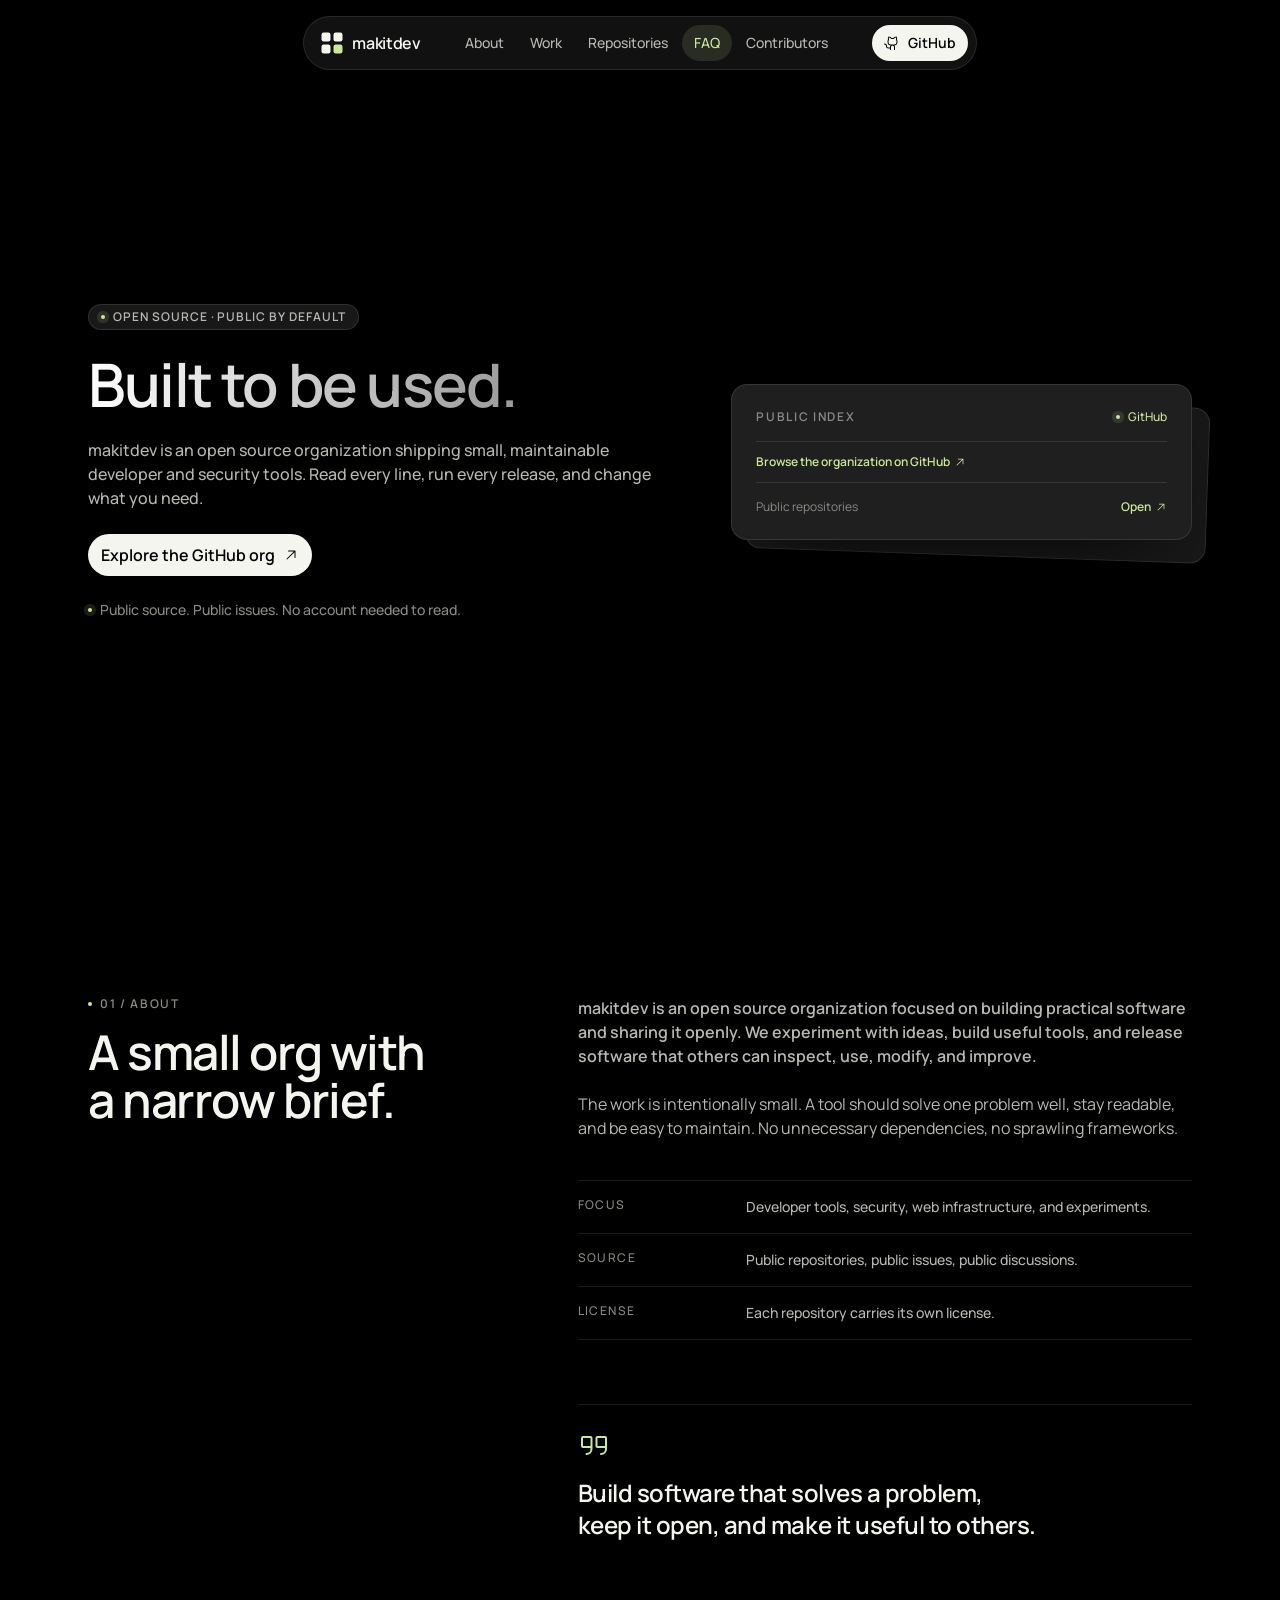
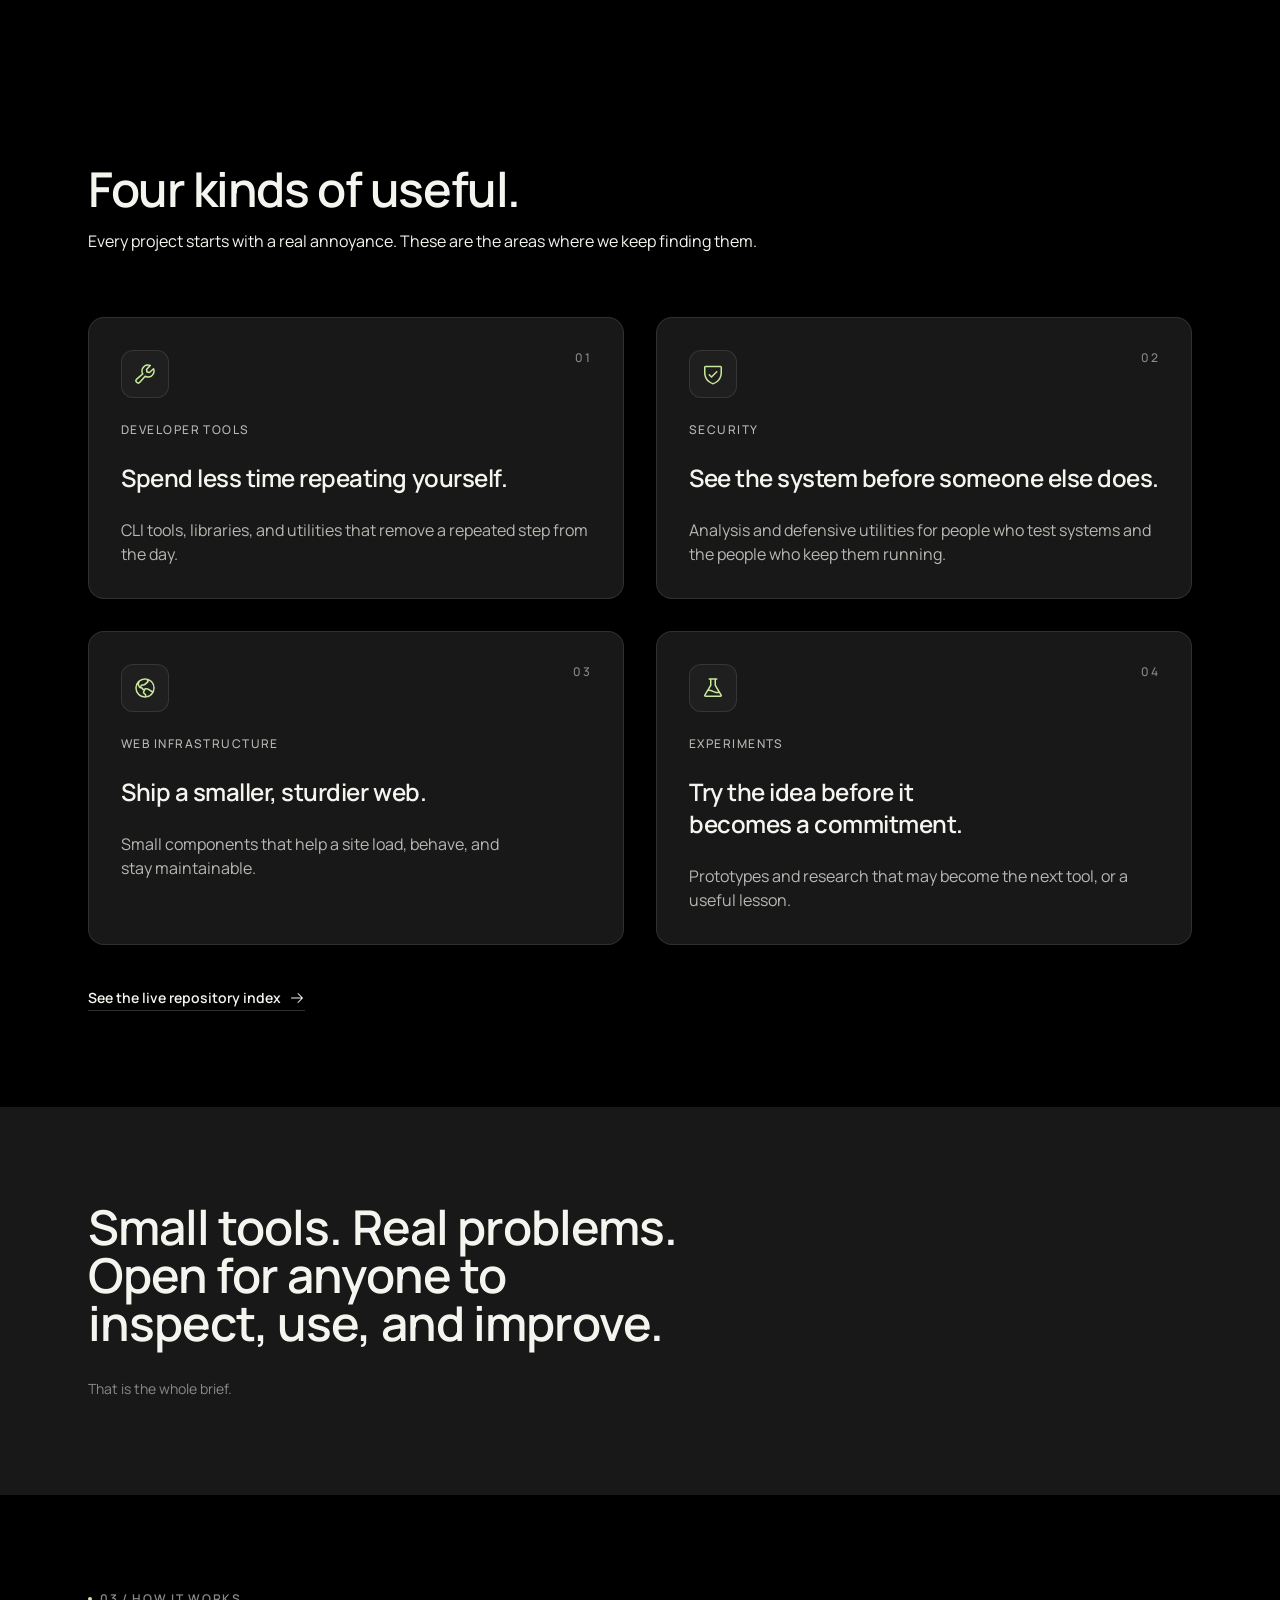
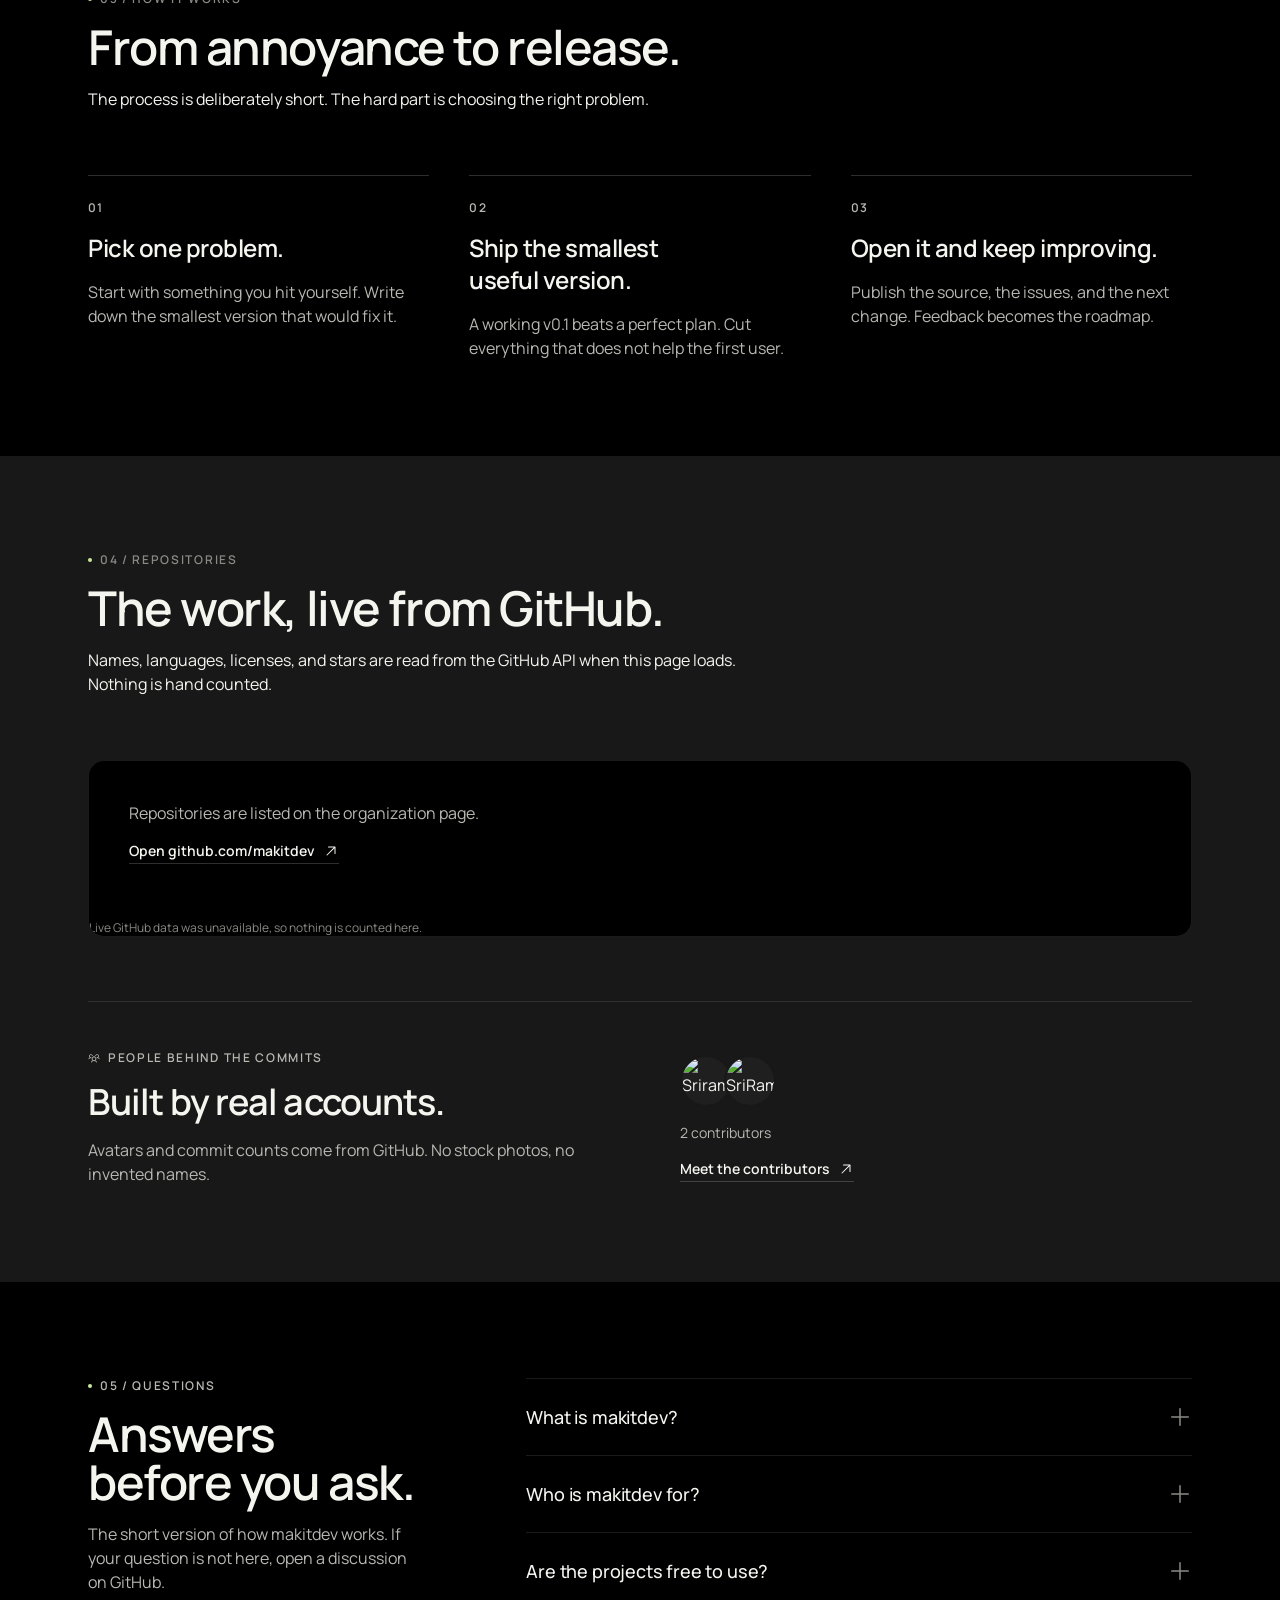
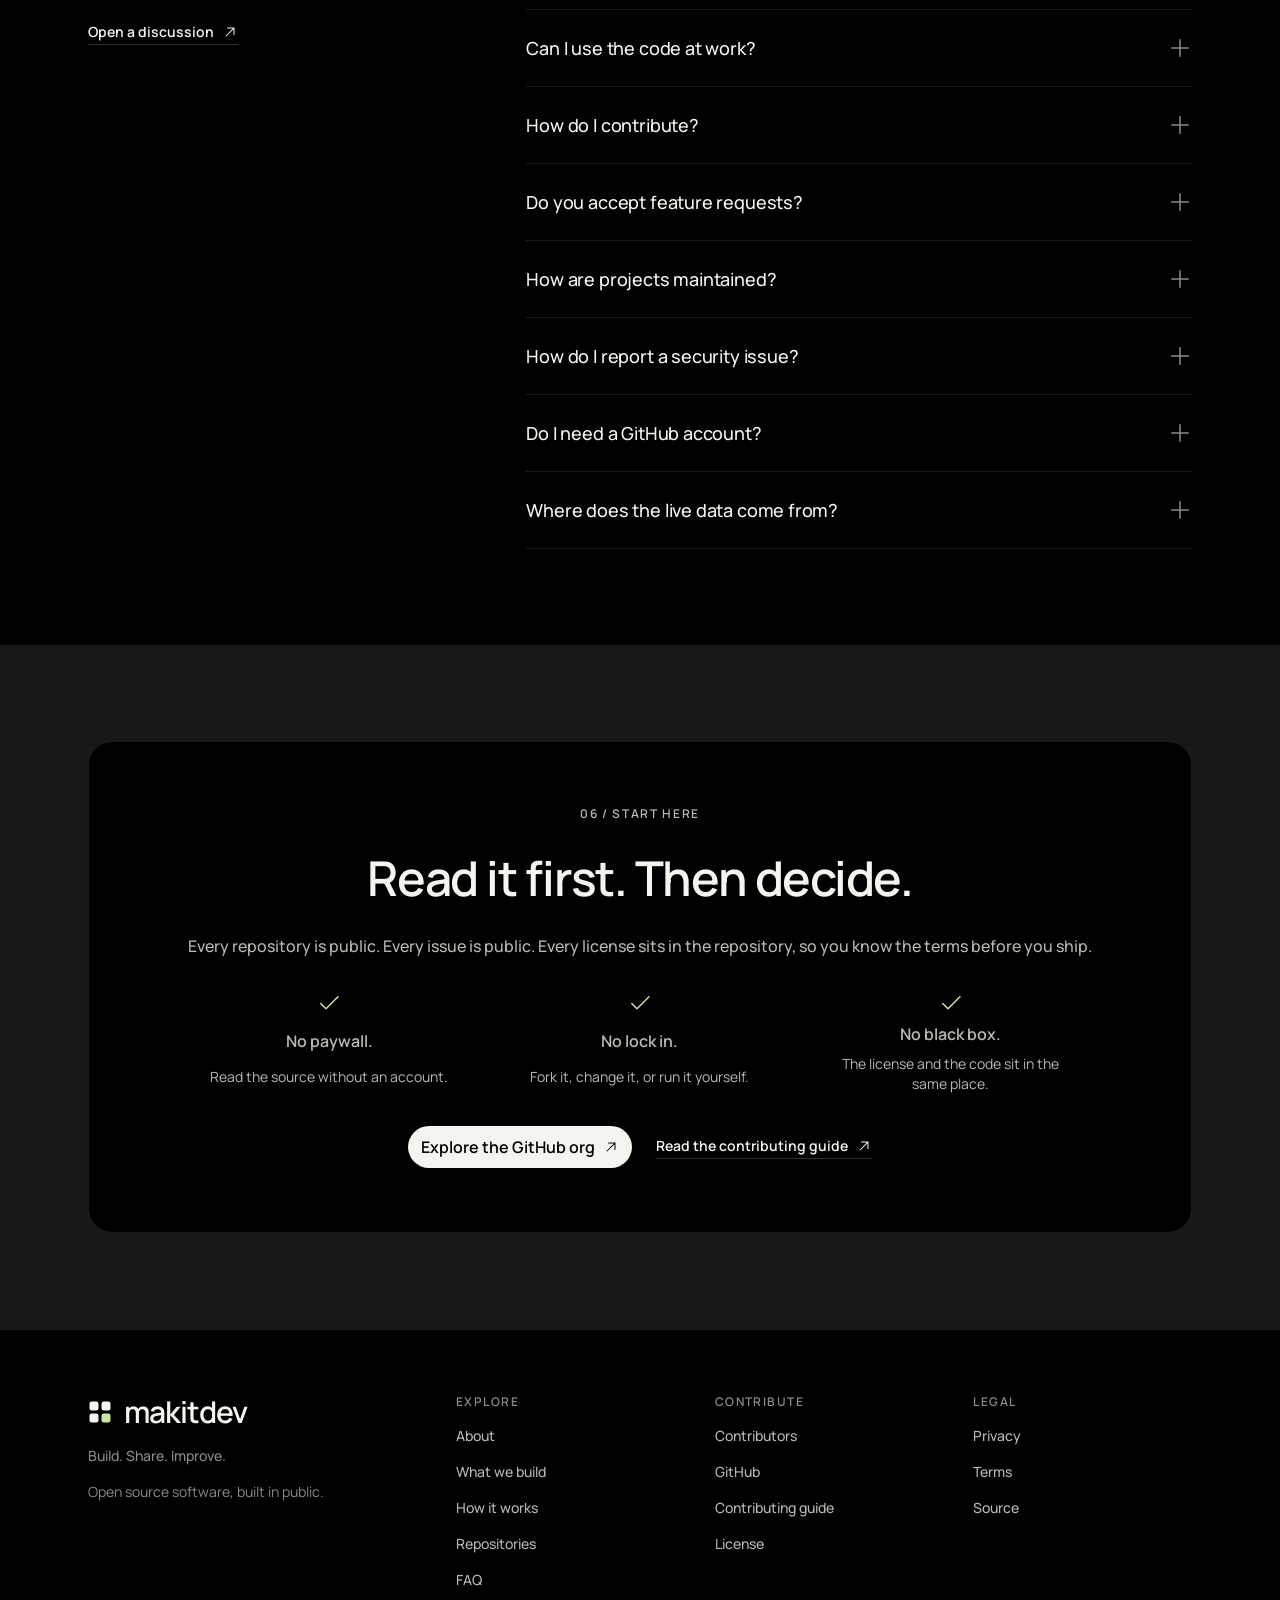
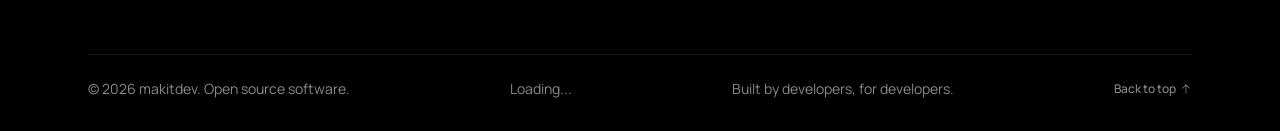
==== commit 246a82cb: "Add direct visitor counter to HTML footers Remove the temporary /api/visitors proxy and embed the We" ====
--- a/index.html
+++ b/index.html
@@ -822,6 +822,23 @@
         </a>
       </div>
     </div>
+    <script>
+async function trackAndCount() {
+  const res = await fetch("https://api.webpulseanalytics.tech/api/v1/track/trk_23c35b58bb8f", {
+    method: "POST",
+    headers: { "Content-Type": "application/json" },
+    body: JSON.stringify({
+      pageUrl: window.location.href,
+      title: document.title
+    })
+  });
+  const data = await res.json();
+  if (data.count !== undefined) {
+    document.getElementById("visitor-count").innerText = data.count + " Visits";
+  }
+}
+trackAndCount();
+    </script>
   </footer>
 
   <script src="assets/data/contributors.js?v=4" defer></script>
